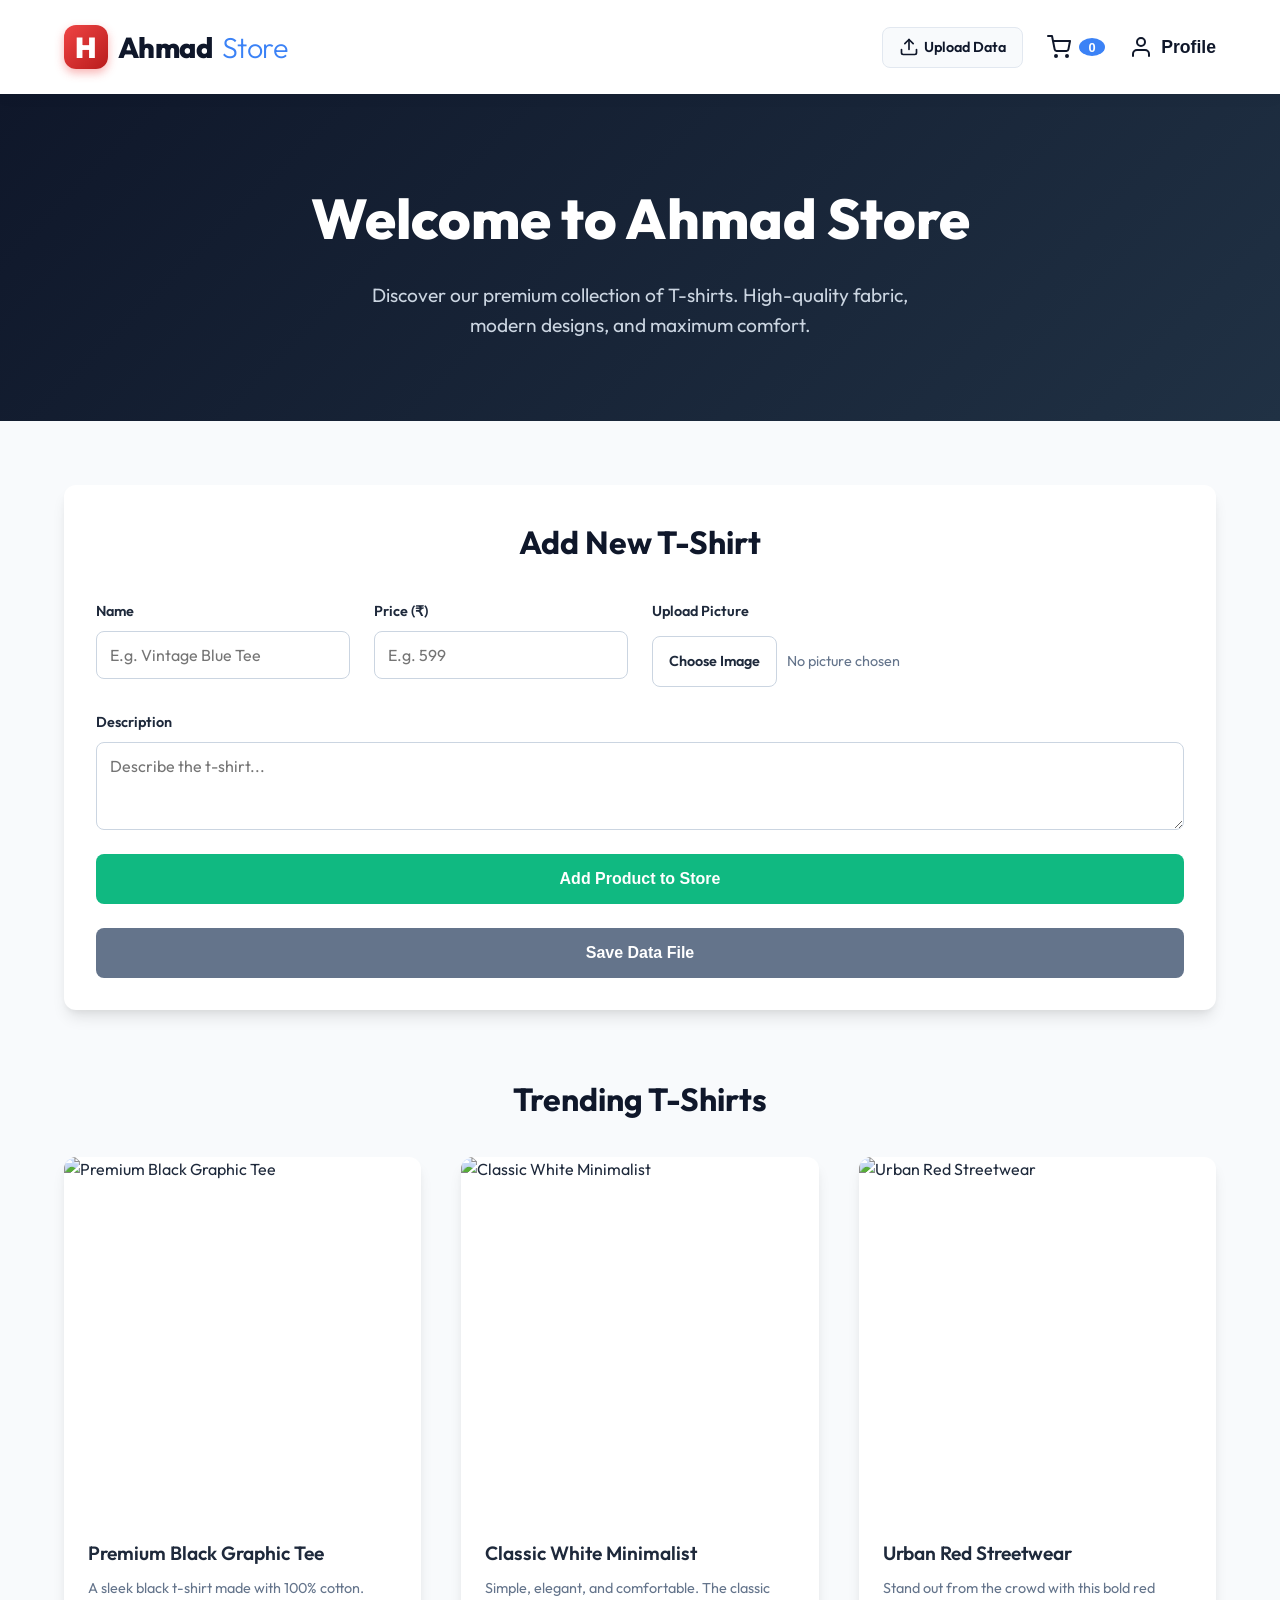
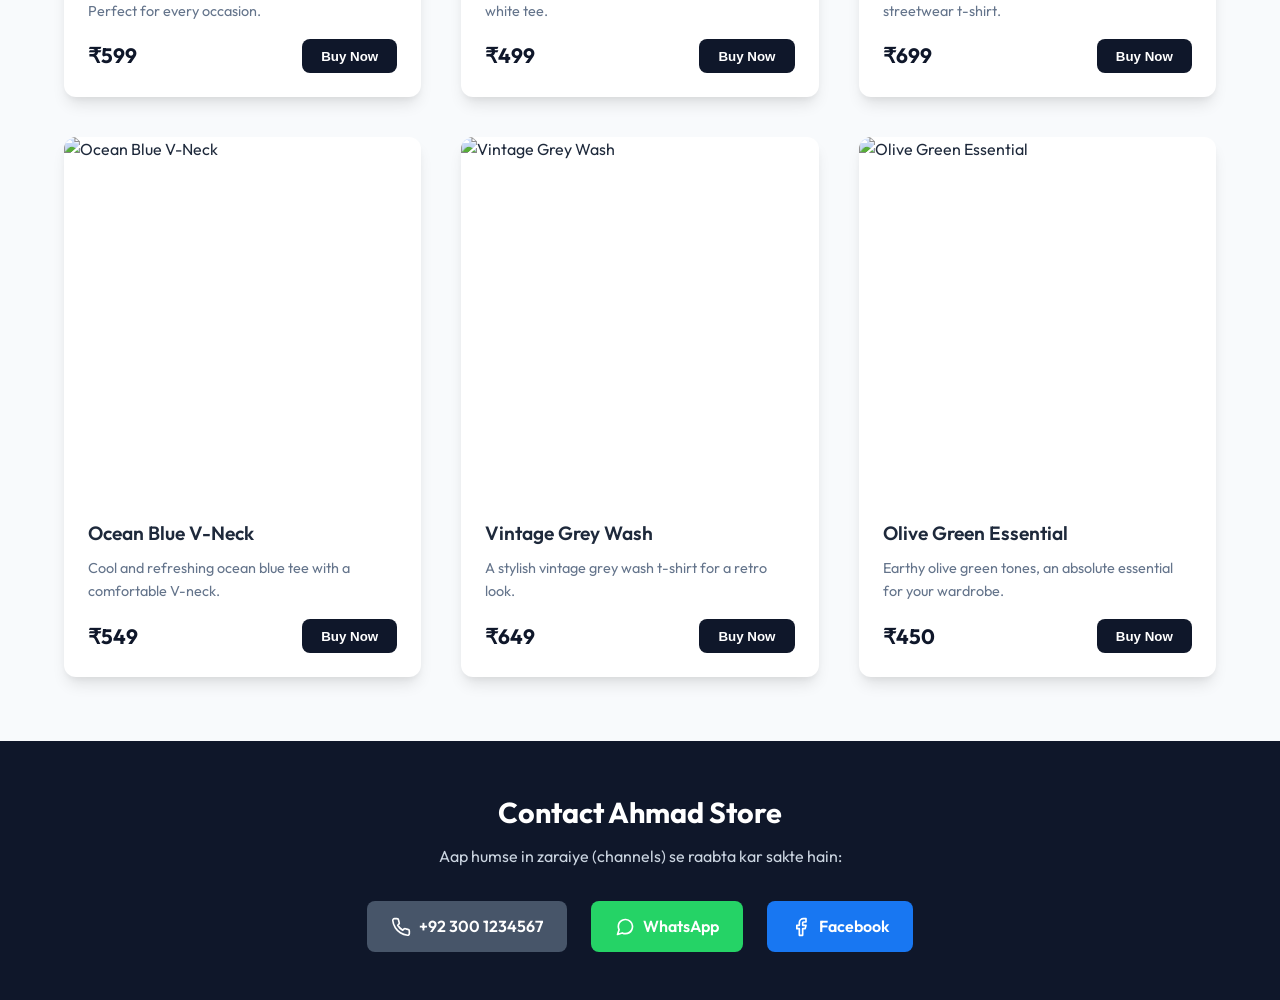
==== index.html @ 2ed204d3 "Add files via upload" ====
<!DOCTYPE html>
<html lang="en">
<head>
    <meta charset="UTF-8">
    <meta name="viewport" content="width=device-width, initial-scale=1.0">
    <title>Ahmad - Premium T-Shirts</title>
    <meta name="description" content="Ahmad Store - Purchase premium quality t-shirts easily.">
    <link rel="stylesheet" href="style.css">
    <link href="https://fonts.googleapis.com/css2?family=Outfit:wght@300;400;600;700;800&display=swap" rel="stylesheet">
</head>
<body>

    <header>
        <div class="brand">
            <div class="logo-icon">H</div>
            Ahmad<span>Store</span>
        </div>
        <div class="header-actions">
            <label for="data-upload" class="upload-btn">
                <svg width="20" height="20" viewBox="0 0 24 24" fill="none" stroke="currentColor" stroke-width="2" stroke-linecap="round" stroke-linejoin="round" style="margin-right: 5px;">
                    <path d="M21 15v4a2 2 0 0 1-2 2H5a2 2 0 0 1-2-2v-4"></path>
                    <polyline points="17 8 12 3 7 8"></polyline>
                    <line x1="12" y1="3" x2="12" y2="15"></line>
                </svg>
                Upload Data
            </label>
            <input type="file" id="data-upload" accept=".json" style="display: none;">
            <button class="cart-btn" aria-label="Cart">
                <svg width="24" height="24" viewBox="0 0 24 24" fill="none" stroke="currentColor" stroke-width="2" stroke-linecap="round" stroke-linejoin="round">
                    <circle cx="9" cy="21" r="1"></circle>
                    <circle cx="20" cy="21" r="1"></circle>
                    <path d="M1 1h4l2.68 13.39a2 2 0 0 0 2 1.61h9.72a2 2 0 0 0 2-1.61L23 6H6"></path>
                </svg>
                <span class="cart-count" id="cart-count">0</span>
            </button>
            <button class="profile-btn" id="profile-btn" aria-label="Profile">
                <svg width="24" height="24" viewBox="0 0 24 24" fill="none" stroke="currentColor" stroke-width="2" stroke-linecap="round" stroke-linejoin="round">
                    <path d="M20 21v-2a4 4 0 0 0-4-4H8a4 4 0 0 0-4 4v2"></path>
                    <circle cx="12" cy="7" r="4"></circle>
                </svg>
                <span>Profile</span>
            </button>
        </div>
    </header>

    <section class="hero" id="hero-section">
        <h1>Welcome to Ahmad Store</h1>
        <p>Discover our premium collection of T-shirts. High-quality fabric, modern designs, and maximum comfort.</p>
    </section>

    <!-- Profile View (Initially Hidden) -->
    <section class="profile-container" id="profile-container" style="display: none;">
        <div class="profile-card">
            <div class="profile-header">
                <img src="https://images.unsplash.com/photo-1531297172315-823a8b274213?auto=format&fit=crop&w=200&h=200&q=80" alt="Allah Tala Trust" class="profile-avatar">
                <div class="profile-title">
                    <h2 id="prof-name">Ahmad's Profile</h2>
                    <p class="spiritual-quote">Bismillah ir-Rahman ir-Rahim</p>
                </div>
            </div>
            
            <div class="profile-details">
                <div class="detail-group">
                    <label>Allah Tala Par Yaqeen (Trust)</label>
                    <p class="highlight-text">Alhamdulillah, Everything is from Allah.</p>
                </div>
                <div class="detail-group">
                    <label>Account Status</label>
                    <p>Premium Member 🌟</p>
                </div>
                <div class="detail-group">
                    <label>Store Owner</label>
                    <p>Ahmad</p>
                </div>
            </div>
            <button class="buy-btn" id="logout-btn" style="width: 100%; margin-top: 2rem;">Back to Store</button>
        </div>
    </section>

    <main class="shop-container" id="main-shop">
        
        <!-- Add New Product Form -->
        <section class="add-product-section" id="add-product-section">
            <h2 class="section-title">Add New T-Shirt</h2>
            <form id="add-product-form" class="product-form">
                <div class="form-group">
                    <label for="new-name">Name</label>
                    <input type="text" id="new-name" placeholder="E.g. Vintage Blue Tee" required>
                </div>
                <div class="form-group">
                    <label for="new-price">Price (₹)</label>
                    <input type="number" id="new-price" placeholder="E.g. 599" required min="1">
                </div>
                <div class="form-group">
                    <label>Upload Picture</label>
                    <div style="display: flex; align-items: center; gap: 10px; margin-top: 5px;">
                        <input type="file" id="new-image-file" accept="image/*" required style="display: none;">
                        <label for="new-image-file" class="upload-btn" style="width: auto; margin: 0; padding: 0.8rem 1rem; border-color: #cbd5e1; background: #fff;">Choose Image</label>
                        <span id="file-name-display" style="font-size: 0.9rem; color: var(--text-light); overflow: hidden; text-overflow: ellipsis; white-space: nowrap; max-width: 130px;">No picture chosen</span>
                    </div>
                </div>
                <div class="form-group full-width">
                    <label for="new-desc">Description</label>
                    <textarea id="new-desc" rows="3" placeholder="Describe the t-shirt..." required></textarea>
                </div>
                <div class="form-group full-width">
                    <button type="submit" class="submit-product-btn">Add Product to Store</button>
                    <button type="button" id="export-data-btn" class="export-btn" title="Save your current store data to a JSON file">Save Data File</button>
                </div>
            </form>
        </section>

        <h2 class="section-title">Trending T-Shirts</h2>
        <div class="product-grid" id="product-grid">
            <!-- Products will be injected here dynamically by app.js from data.js -->
        </div>
    </main>

    <footer class="footer">
        <div class="footer-content">
            <h3>Contact Ahmad Store</h3>
            <p>Aap humse in zaraiye (channels) se raabta kar sakte hain:</p>
            <div class="social-links">
                <a href="#" id="contact-phone" class="social-btn phone-btn">
                    <svg width="20" height="20" viewBox="0 0 24 24" fill="none" stroke="currentColor" stroke-width="2" stroke-linecap="round" stroke-linejoin="round"><path d="M22 16.92v3a2 2 0 0 1-2.18 2 19.79 19.79 0 0 1-8.63-3.07 19.5 19.5 0 0 1-6-6 19.79 19.79 0 0 1-3.07-8.67A2 2 0 0 1 4.11 2h3a2 2 0 0 1 2 1.72 12.84 12.84 0 0 0 .7 2.81 2 2 0 0 1-.45 2.11L8.09 9.91a16 16 0 0 0 6 6l1.27-1.27a2 2 0 0 1 2.11-.45 12.84 12.84 0 0 0 2.81.7A2 2 0 0 1 22 16.92z"></path></svg>
                    <span id="phone-text">Call Us</span>
                </a>
                <a href="#" id="contact-whatsapp" class="social-btn whatsapp-btn" target="_blank">
                    <svg width="20" height="20" viewBox="0 0 24 24" fill="none" stroke="currentColor" stroke-width="2" stroke-linecap="round" stroke-linejoin="round"><path d="M21 11.5a8.38 8.38 0 0 1-.9 3.8 8.5 8.5 0 0 1-7.6 4.7 8.38 8.38 0 0 1-3.8-.9L3 21l1.9-5.7a8.38 8.38 0 0 1-.9-3.8 8.5 8.5 0 0 1 4.7-7.6 8.38 8.38 0 0 1 3.8-.9h.5a8.48 8.48 0 0 1 8 8v.5z"></path></svg>
                    WhatsApp
                </a>
                <a href="#" id="contact-facebook" class="social-btn facebook-btn" target="_blank">
                    <svg width="20" height="20" viewBox="0 0 24 24" fill="none" stroke="currentColor" stroke-width="2" stroke-linecap="round" stroke-linejoin="round"><path d="M18 2h-3a5 5 0 0 0-5 5v3H7v4h3v8h4v-8h3l1-4h-4V7a1 1 0 0 1 1-1h3z"></path></svg>
                    Facebook
                </a>
            </div>
        </div>
    </footer>

    <!-- Purchase Success Modal -->
    <div class="modal-overlay" id="modal-overlay">
        <div class="modal">
            <h2>Thank You! 🎉</h2>
            <p id="modal-message">Your purchase was successful.</p>
            <button class="close-modal" id="close-modal">Close</button>
        </div>
    </div>

    <!-- Data file load hone ke baad logic run hoga -->
    <script src="data.js"></script>
    <script src="app.js"></script>
</body>
</html>
---- style.css ----
:root {
    --primary-color: #0f172a;
    --secondary-color: #3b82f6;
    --accent-color: #10b981;
    --background-color: #f8fafc;
    --surface-color: #ffffff;
    --text-color: #1e293b;
    --text-light: #64748b;
    --radius: 12px;
    --shadow: 0 10px 15px -3px rgba(0, 0, 0, 0.1), 0 4px 6px -2px rgba(0, 0, 0, 0.05);
    --shadow-hover: 0 20px 25px -5px rgba(0, 0, 0, 0.1), 0 10px 10px -5px rgba(0, 0, 0, 0.04);
    --transition: all 0.3s cubic-bezier(0.4, 0, 0.2, 1);
}

* { 
    margin: 0; 
    padding: 0; 
    box-sizing: border-box; 
}

body { 
    font-family: 'Outfit', sans-serif; 
    background-color: var(--background-color); 
    color: var(--text-color); 
    line-height: 1.6; 
}

header { 
    background-color: var(--surface-color); 
    padding: 1.5rem 5%; 
    display: flex; 
    justify-content: space-between; 
    align-items: center; 
    box-shadow: 0 4px 15px rgba(0,0,0,0.03); 
    position: sticky; 
    top: 0; 
    z-index: 100; 
}

.brand { 
    font-size: 1.8rem; 
    font-weight: 800; 
    color: var(--primary-color); 
    letter-spacing: -0.5px; 
    display: flex;
    align-items: center;
    gap: 0.6rem;
}

.logo-icon {
    background: linear-gradient(135deg, #ef4444, #b91c1c); /* Red Gradient */
    color: white;
    width: 44px;
    height: 44px;
    display: flex;
    justify-content: center;
    align-items: center;
    border-radius: 12px;
    font-size: 1.8rem;
    font-weight: 900;
    box-shadow: 0 4px 10px rgba(239, 68, 68, 0.4);
    font-family: 'Outfit', sans-serif;
}

.brand span { 
    color: var(--secondary-color); 
    font-weight: 300;
}

.header-actions {
    display: flex;
    align-items: center;
    gap: 1.5rem;
}

.upload-btn {
    display: flex;
    align-items: center;
    background-color: var(--background-color);
    color: var(--primary-color);
    padding: 0.5rem 1rem;
    border-radius: 8px;
    font-size: 0.9rem;
    font-weight: 600;
    cursor: pointer;
    border: 1px solid #e2e8f0;
    transition: var(--transition);
}

.upload-btn:hover {
    background-color: #e2e8f0;
}

.cart-btn { 
    background: transparent; 
    border: none; 
    font-size: 1.1rem; 
    font-weight: 600; 
    cursor: pointer; 
    color: var(--primary-color); 
    display: flex; 
    align-items: center; 
    gap: 0.5rem; 
    transition: var(--transition); 
}

.cart-btn:hover { 
    color: var(--secondary-color); 
}

.cart-count { 
    background-color: var(--secondary-color); 
    color: white; 
    border-radius: 50%; 
    padding: 0.1rem 0.6rem; 
    font-size: 0.8rem; 
}

.profile-btn {
    background: transparent; 
    border: none; 
    font-size: 1.1rem; 
    font-weight: 600; 
    cursor: pointer; 
    color: var(--primary-color); 
    display: flex; 
    align-items: center; 
    gap: 0.5rem; 
    transition: var(--transition);
}

.profile-btn:hover {
    color: var(--secondary-color);
}

.hero { 
    text-align: center; 
    padding: 5rem 1rem; 
    background: linear-gradient(135deg, var(--primary-color), #203144); 
    color: white; 
}

.hero h1 { 
    font-size: 3.5rem; 
    margin-bottom: 1rem; 
    font-weight: 800; 
}

.hero p { 
    font-size: 1.2rem; 
    color: #cbd5e1; 
    max-width: 600px; 
    margin: 0 auto; 
}

.shop-container { 
    max-width: 1200px; 
    margin: 4rem auto; 
    padding: 0 1.5rem; 
}

.section-title { 
    font-size: 2rem; 
    margin-bottom: 2rem; 
    font-weight: 700; 
    color: var(--primary-color); 
    text-align: center; 
}

.product-grid { 
    display: grid; 
    grid-template-columns: repeat(auto-fill, minmax(280px, 1fr)); 
    gap: 2.5rem; 
}

.product-card { 
    background: var(--surface-color); 
    border-radius: var(--radius); 
    overflow: hidden; 
    box-shadow: var(--shadow); 
    transition: var(--transition); 
    display: flex; 
    flex-direction: column; 
}

.product-card:hover { 
    transform: translateY(-10px); 
    box-shadow: var(--shadow-hover); 
}

.product-image-container { 
    position: relative; 
    width: 100%; 
    padding-top: 100%; 
    overflow: hidden; 
}

.product-image { 
    position: absolute; 
    top: 0; 
    left: 0; 
    width: 100%; 
    height: 100%; 
    object-fit: cover; 
    transition: var(--transition); 
}

.product-card:hover .product-image { 
    transform: scale(1.05); 
}

.product-info { 
    padding: 1.5rem; 
    flex-grow: 1; 
    display: flex; 
    flex-direction: column; 
}

.product-title { 
    font-size: 1.2rem; 
    font-weight: 600; 
    margin-bottom: 0.5rem; 
}

.product-desc { 
    font-size: 0.9rem; 
    color: var(--text-light); 
    margin-bottom: 1rem; 
    flex-grow: 1; 
}

.product-footer { 
    display: flex; 
    justify-content: space-between; 
    align-items: center; 
    margin-top: auto; 
}

.product-price { 
    font-size: 1.3rem; 
    font-weight: 700; 
    color: var(--primary-color); 
}

.buy-btn { 
    background-color: var(--primary-color); 
    color: white; 
    border: none; 
    padding: 0.6rem 1.2rem; 
    border-radius: 8px; 
    font-weight: 600; 
    cursor: pointer; 
    transition: var(--transition); 
}

.buy-btn:hover { 
    background-color: var(--secondary-color); 
    transform: scale(1.05); 
}

/* Modal Styling */
.modal-overlay { 
    position: fixed; 
    top: 0; 
    left: 0; 
    width: 100%; 
    height: 100%; 
    background: rgba(0,0,0,0.5); 
    backdrop-filter: blur(4px); 
    display: flex; 
    justify-content: center; 
    align-items: center; 
    z-index: 1000; 
    opacity: 0; 
    pointer-events: none; 
    transition: var(--transition); 
}

.modal-overlay.active { 
    opacity: 1; 
    pointer-events: all; 
}

.modal { 
    background: var(--surface-color); 
    padding: 2.5rem; 
    border-radius: var(--radius); 
    max-width: 400px; 
    width: 90%; 
    text-align: center; 
    transform: translateY(20px); 
    transition: var(--transition); 
    box-shadow: var(--shadow-hover); 
}

.modal-overlay.active .modal { 
    transform: translateY(0); 
}

.modal h2 { 
    margin-bottom: 1rem; 
    color: var(--accent-color); 
}

.modal p { 
    color: var(--text-light); 
    margin-bottom: 1.5rem; 
}

.close-modal { 
    background: var(--background-color); 
    color: var(--text-color); 
    border: 1px solid #e2e8f0; 
    padding: 0.8rem 1rem; 
    border-radius: 8px; 
    cursor: pointer; 
    font-weight: 600; 
    width: 100%; 
    transition: var(--transition); 
}

.close-modal:hover { 
    background: #e2e8f0; 
}

@media (max-width: 600px) {
    .header-actions { gap: 0.8rem; }
    .upload-btn { padding: 0.4rem 0.6rem; font-size: 0.8rem; }
    .hero h1 { font-size: 2.5rem; }
    .product-form { grid-template-columns: 1fr; }
}

/* Footer Styles */
.footer {
    background-color: var(--primary-color);
    color: white;
    padding: 3rem 1.5rem;
    text-align: center;
    margin-top: 4rem;
}

.footer-content {
    max-width: 800px;
    margin: 0 auto;
}

.footer-content h3 {
    font-size: 1.8rem;
    margin-bottom: 0.5rem;
}

.footer-content p {
    color: #cbd5e1;
    margin-bottom: 2rem;
}

.social-links {
    display: flex;
    justify-content: center;
    flex-wrap: wrap;
    gap: 1.5rem;
}

.social-btn {
    display: flex;
    align-items: center;
    gap: 0.5rem;
    padding: 0.8rem 1.5rem;
    border-radius: 8px;
    font-weight: 600;
    text-decoration: none;
    color: white;
    transition: var(--transition);
}

.social-btn:hover {
    transform: translateY(-3px);
    box-shadow: 0 10px 15px -3px rgba(0,0,0,0.2);
}

.phone-btn {
    background-color: #475569;
}

.whatsapp-btn {
    background-color: #25D366;
}

.facebook-btn {
    background-color: #1877F2;
}

/* Add Product Form Styles */
.add-product-section {
    background: var(--surface-color);
    border-radius: var(--radius);
    padding: 2rem;
    box-shadow: var(--shadow);
    margin-bottom: 4rem;
}

.product-form {
    display: grid;
    grid-template-columns: repeat(auto-fit, minmax(250px, 1fr));
    gap: 1.5rem;
}

.form-group {
    display: flex;
    flex-direction: column;
    gap: 0.5rem;
}

.full-width {
    grid-column: 1 / -1;
}

.form-group label {
    font-weight: 600;
    font-size: 0.9rem;
    color: var(--text-color);
}

.form-group input,
.form-group textarea {
    padding: 0.8rem;
    border: 1px solid #cbd5e1;
    border-radius: 8px;
    font-family: inherit;
    font-size: 1rem;
    transition: var(--transition);
}

.form-group input:focus,
.form-group textarea:focus {
    outline: none;
    border-color: var(--secondary-color);
    box-shadow: 0 0 0 3px rgba(59, 130, 246, 0.1);
}

.submit-product-btn {
    background-color: var(--accent-color);
    color: white;
    border: none;
    padding: 1rem;
    border-radius: 8px;
    font-weight: 700;
    font-size: 1rem;
    cursor: pointer;
    transition: var(--transition);
}

.submit-product-btn:hover {
    background-color: #059669;
    transform: translateY(-2px);
}

.export-btn {
    background-color: var(--text-light);
    color: white;
    border: none;
    padding: 1rem;
    border-radius: 8px;
    font-weight: 700;
    font-size: 1rem;
    cursor: pointer;
    margin-top: 1rem;
    transition: var(--transition);
    width: 100%;
}

.export-btn:hover {
    background-color: var(--text-color);
}

/* Profile Styles */
.profile-container {
    max-width: 800px;
    margin: 4rem auto;
    padding: 0 1.5rem;
}

.profile-card {
    background: var(--surface-color);
    border-radius: var(--radius);
    padding: 3rem;
    box-shadow: var(--shadow);
}

.profile-header {
    display: flex;
    align-items: center;
    gap: 2rem;
    margin-bottom: 3rem;
    border-bottom: 1px solid #e2e8f0;
    padding-bottom: 2rem;
}

.profile-avatar {
    width: 120px;
    height: 120px;
    border-radius: 50%;
    object-fit: cover;
    border: 4px solid var(--accent-color);
    padding: 4px;
}

.profile-title h2 {
    font-size: 2.2rem;
    color: var(--primary-color);
    margin-bottom: 0.5rem;
}

.spiritual-quote {
    color: var(--accent-color);
    font-weight: 600;
    font-size: 1.2rem;
    font-style: italic;
}

.profile-details {
    display: flex;
    flex-direction: column;
    gap: 1.5rem;
}

.detail-group label {
    font-size: 0.9rem;
    color: var(--text-light);
    font-weight: 600;
    text-transform: uppercase;
    letter-spacing: 1px;
}

.detail-group p {
    font-size: 1.2rem;
    color: var(--text-color);
    margin-top: 0.3rem;
    font-weight: 500;
}

.highlight-text {
    color: var(--accent-color) !important;
    font-weight: 700 !important;
}
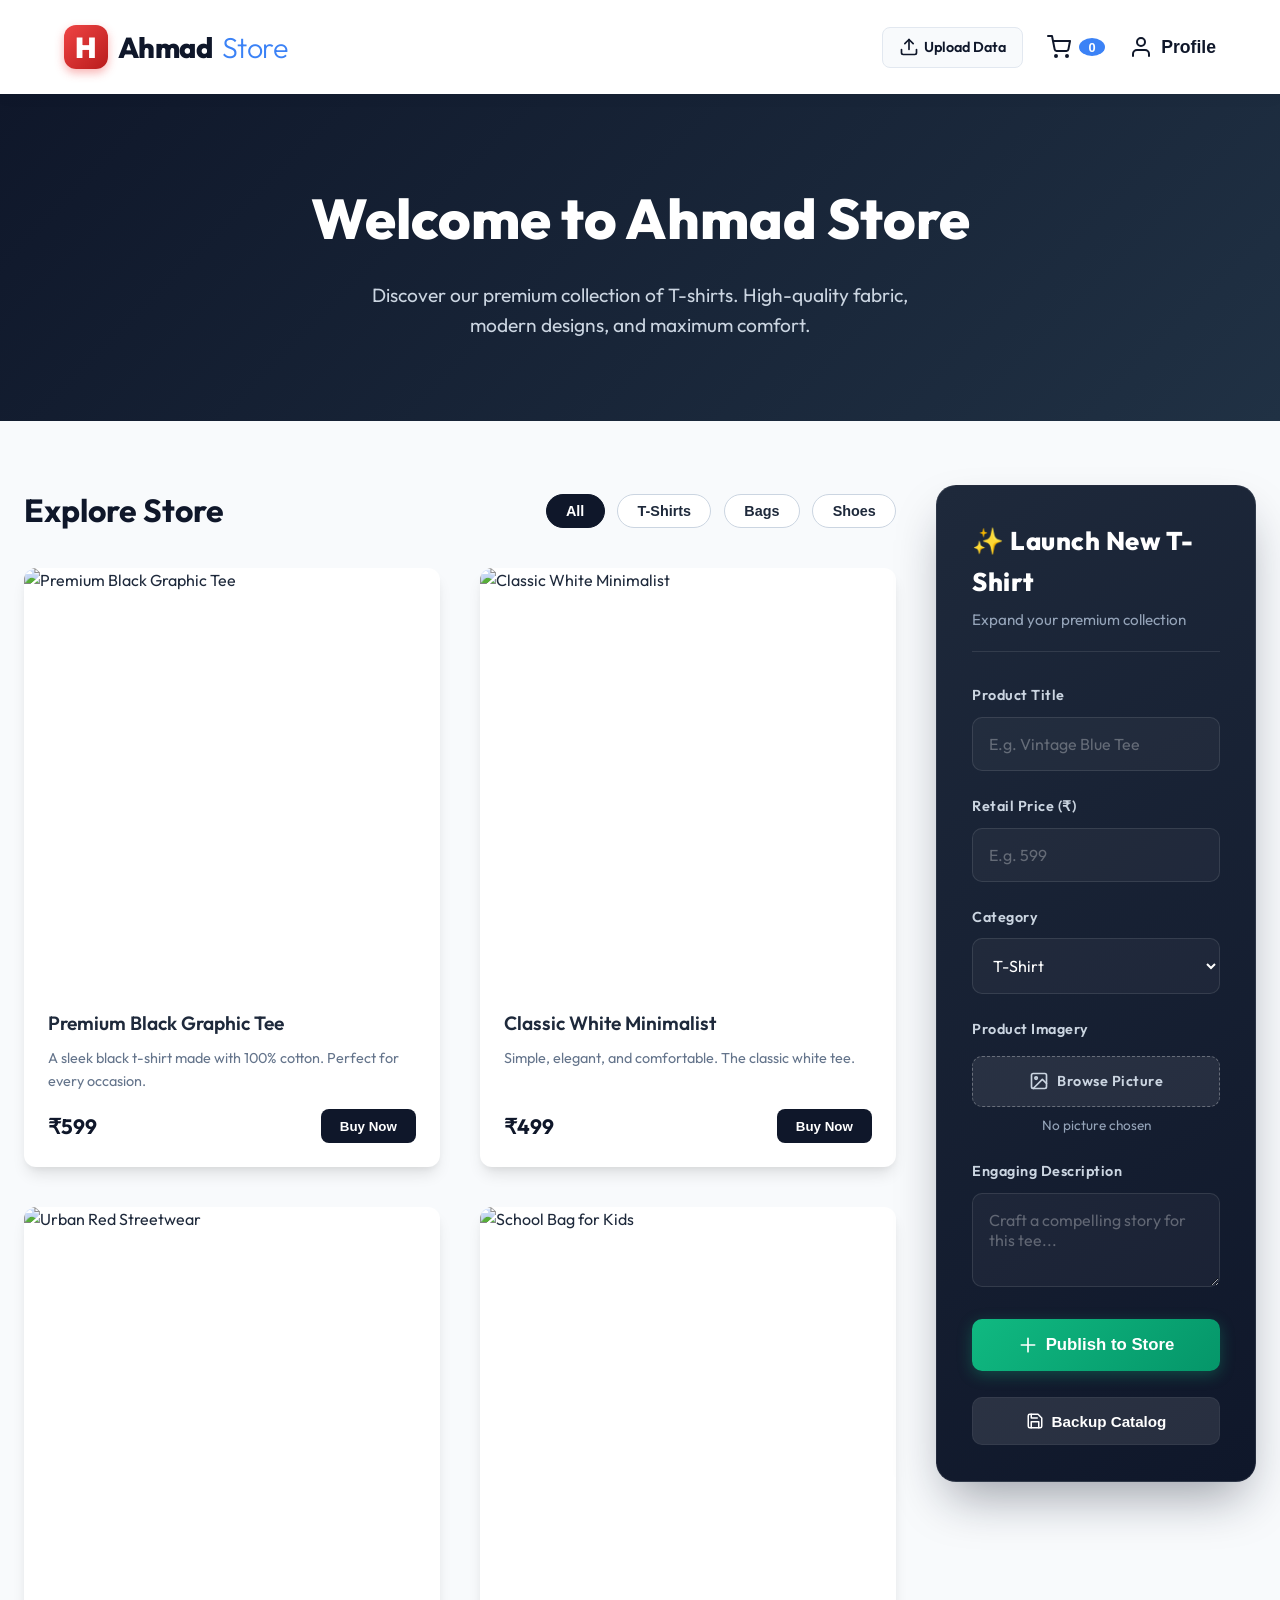
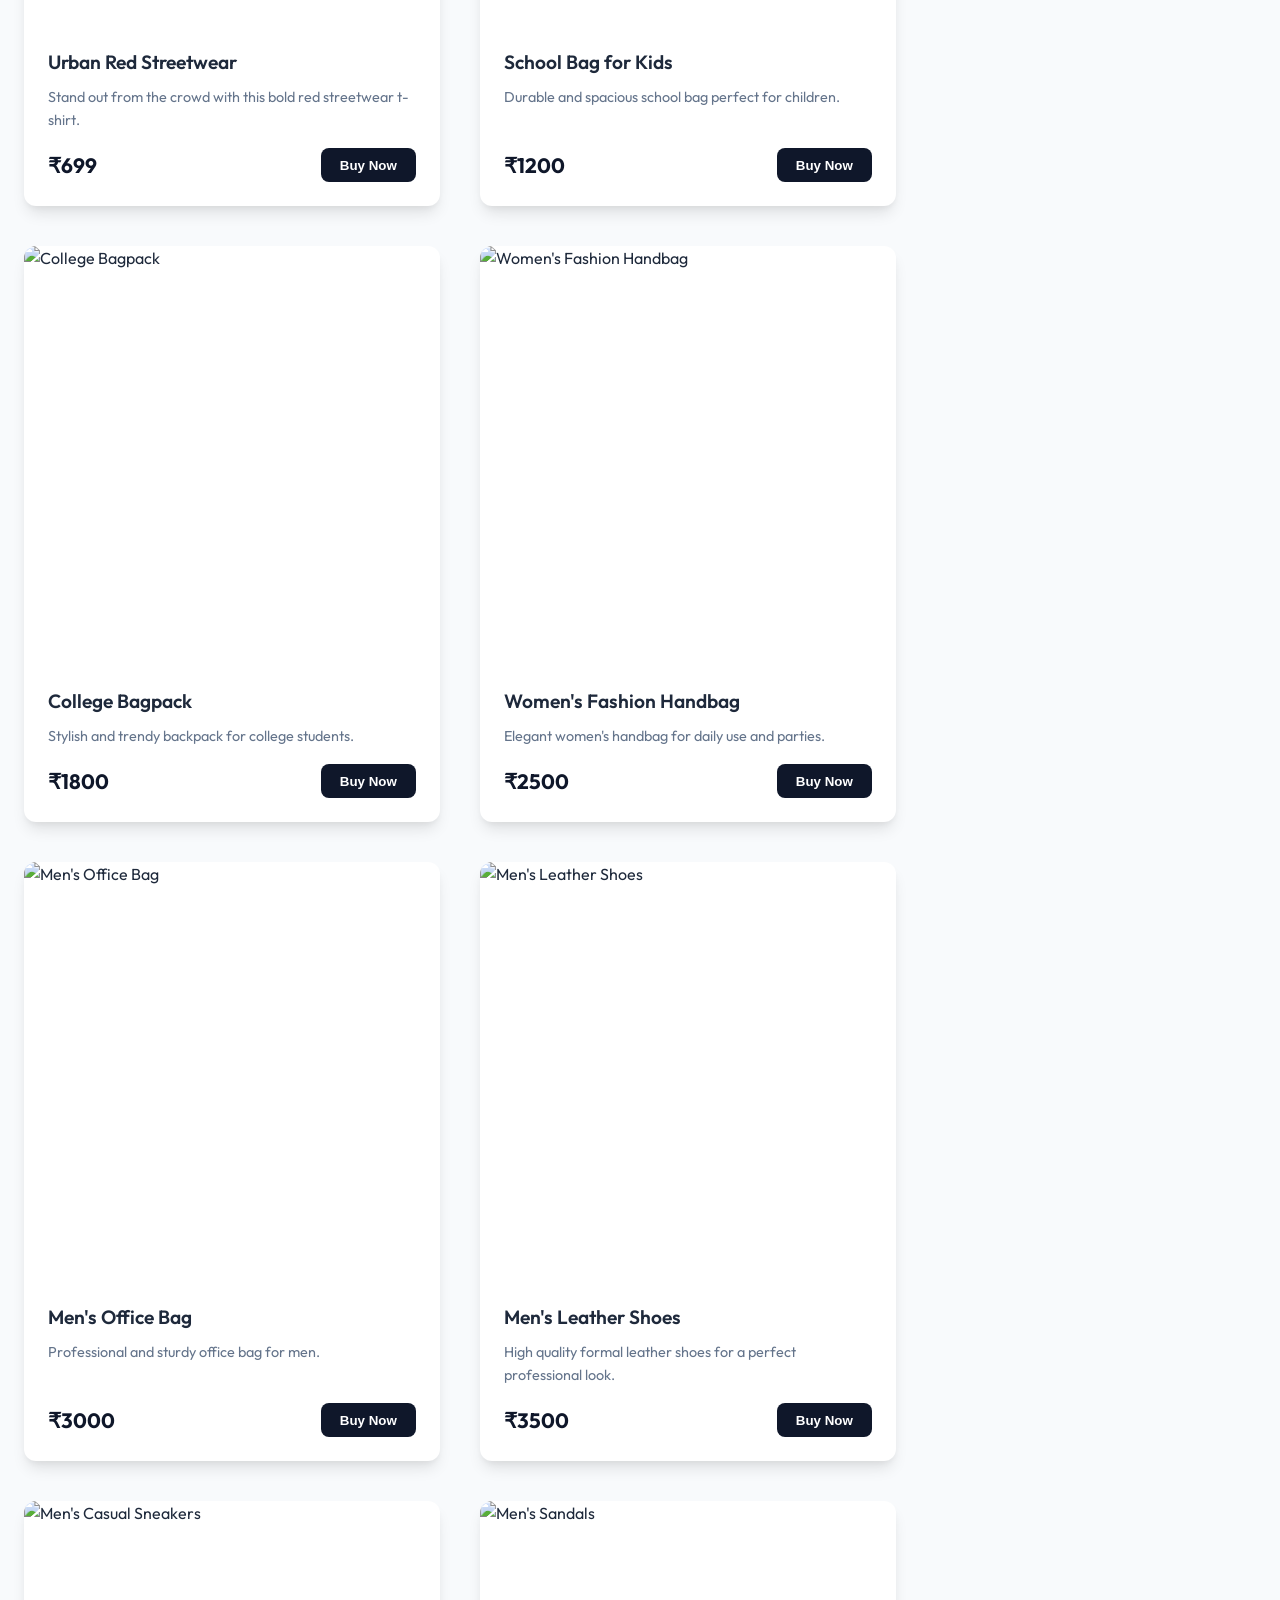
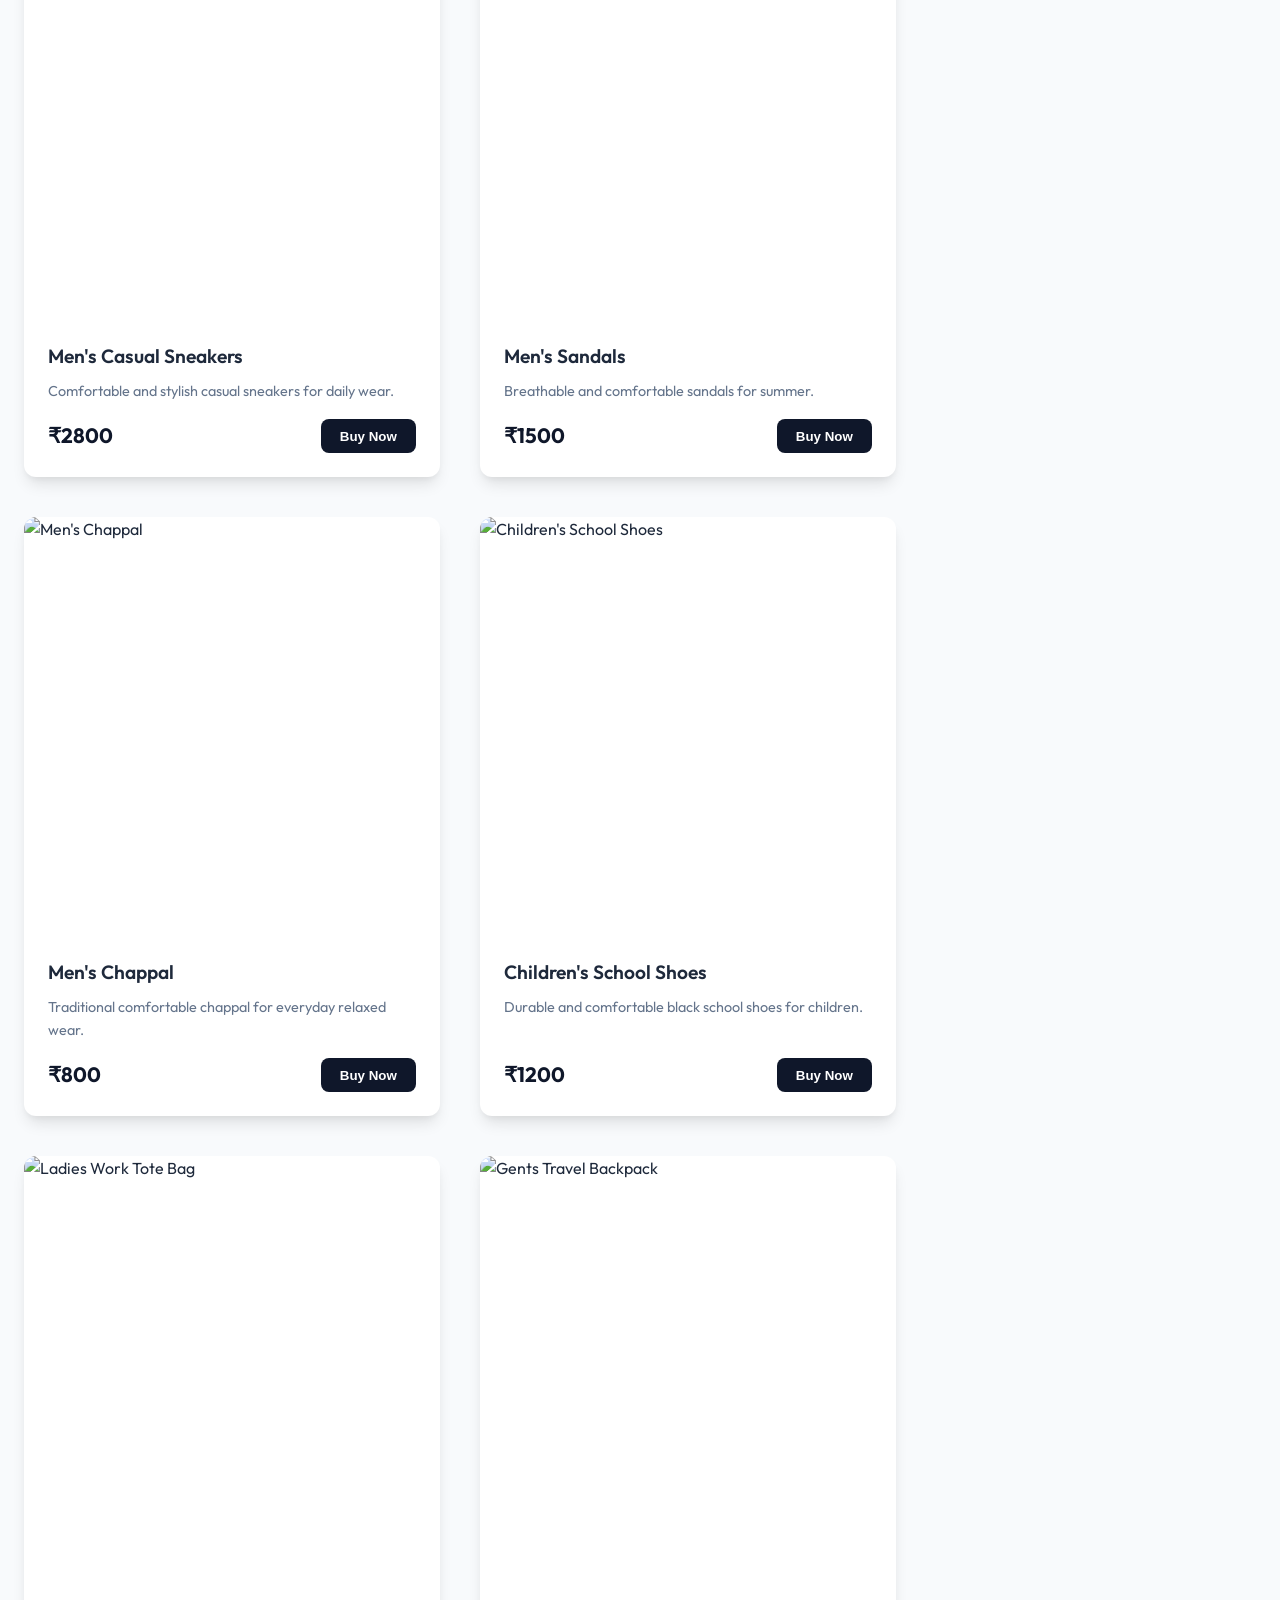
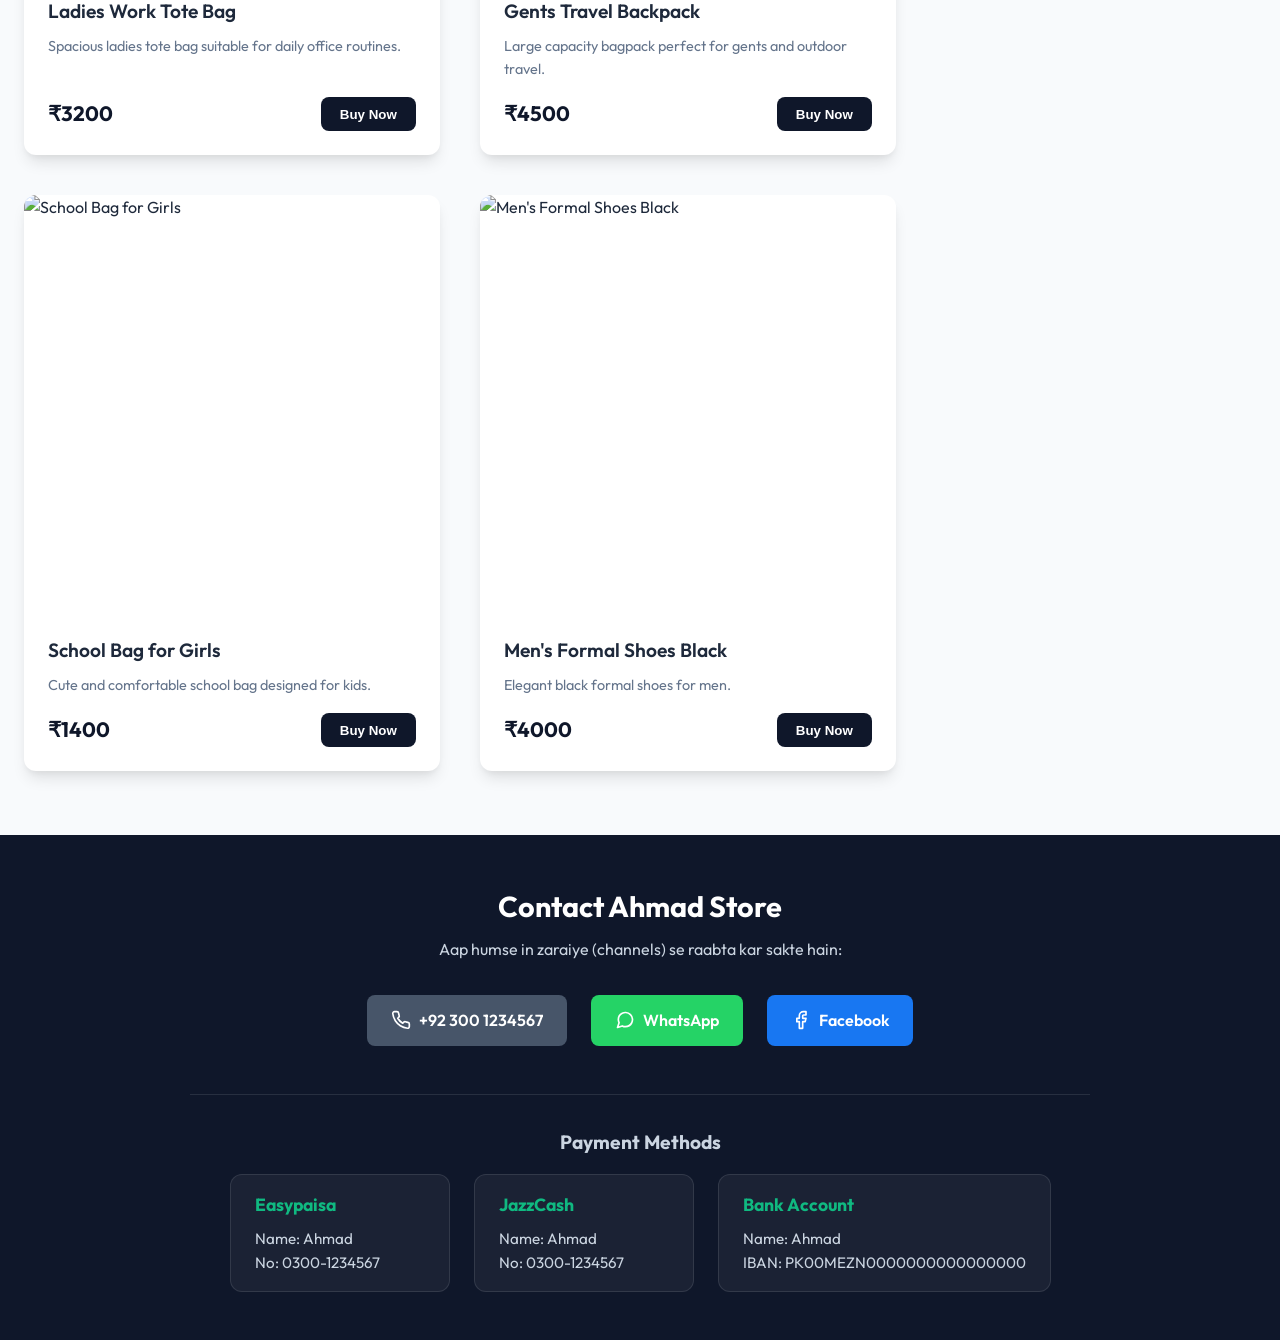
==== commit d86271d8: "Add files via upload" ====
--- a/index.html
+++ b/index.html
@@ -79,41 +79,75 @@
 
     <main class="shop-container" id="main-shop">
         
-        <!-- Add New Product Form -->
-        <section class="add-product-section" id="add-product-section">
-            <h2 class="section-title">Add New T-Shirt</h2>
-            <form id="add-product-form" class="product-form">
-                <div class="form-group">
-                    <label for="new-name">Name</label>
-                    <input type="text" id="new-name" placeholder="E.g. Vintage Blue Tee" required>
-                </div>
-                <div class="form-group">
-                    <label for="new-price">Price (₹)</label>
-                    <input type="number" id="new-price" placeholder="E.g. 599" required min="1">
-                </div>
-                <div class="form-group">
-                    <label>Upload Picture</label>
-                    <div style="display: flex; align-items: center; gap: 10px; margin-top: 5px;">
-                        <input type="file" id="new-image-file" accept="image/*" required style="display: none;">
-                        <label for="new-image-file" class="upload-btn" style="width: auto; margin: 0; padding: 0.8rem 1rem; border-color: #cbd5e1; background: #fff;">Choose Image</label>
-                        <span id="file-name-display" style="font-size: 0.9rem; color: var(--text-light); overflow: hidden; text-overflow: ellipsis; white-space: nowrap; max-width: 130px;">No picture chosen</span>
-                    </div>
-                </div>
-                <div class="form-group full-width">
-                    <label for="new-desc">Description</label>
-                    <textarea id="new-desc" rows="3" placeholder="Describe the t-shirt..." required></textarea>
-                </div>
-                <div class="form-group full-width">
-                    <button type="submit" class="submit-product-btn">Add Product to Store</button>
-                    <button type="button" id="export-data-btn" class="export-btn" title="Save your current store data to a JSON file">Save Data File</button>
-                </div>
-            </form>
-        </section>
-
-        <h2 class="section-title">Trending T-Shirts</h2>
-        <div class="product-grid" id="product-grid">
-            <!-- Products will be injected here dynamically by app.js from data.js -->
-        </div>
+        <div class="main-content">
+            <div class="store-header" style="display: flex; justify-content: space-between; align-items: center; margin-bottom: 2rem; flex-wrap: wrap; gap: 1rem;">
+                <h2 class="section-title" style="margin-bottom: 0; text-align: left;">Explore Store</h2>
+                <div class="filter-chips" id="filter-container">
+                    <button class="filter-btn active" data-category="all">All</button>
+                    <button class="filter-btn" data-category="t-shirt">T-Shirts</button>
+                    <button class="filter-btn" data-category="bag">Bags</button>
+                    <button class="filter-btn" data-category="shoes">Shoes</button>
+                </div>
+            </div>
+            
+            <div class="product-grid" id="product-grid">
+                <!-- Products will be injected here dynamically by app.js from data.js -->
+            </div>
+        </div>
+
+        <aside class="sidebar-right">
+            <!-- Add New Product Form -->
+            <section class="add-product-section" id="add-product-section">
+                <div class="form-header">
+                    <h2 class="stylish-title">✨ Launch New T-Shirt</h2>
+                    <p class="stylish-subtitle">Expand your premium collection</p>
+                </div>
+                <form id="add-product-form" class="product-form">
+                    <div class="form-group">
+                        <label for="new-name">Product Title</label>
+                        <input type="text" id="new-name" placeholder="E.g. Vintage Blue Tee" required>
+                    </div>
+                    <div class="form-group">
+                        <label for="new-price">Retail Price (₹)</label>
+                        <input type="number" id="new-price" placeholder="E.g. 599" required min="1">
+                    </div>
+                    <div class="form-group">
+                        <label for="new-category">Category</label>
+                        <select id="new-category" required style="padding: 1rem; background: rgba(255, 255, 255, 0.04); border: 1px solid rgba(255, 255, 255, 0.1); border-radius: 10px; font-family: inherit; font-size: 1rem; color: white;">
+                            <option value="t-shirt" style="color: black;">T-Shirt</option>
+                            <option value="bag" style="color: black;">Bag</option>
+                            <option value="shoes" style="color: black;">Shoes</option>
+                            <option value="other" style="color: black;">Other</option>
+                        </select>
+                    </div>
+                    <div class="form-group">
+                        <label>Product Imagery</label>
+                        <div style="display: flex; flex-direction: column; gap: 8px; margin-top: 5px;">
+                            <input type="file" id="new-image-file" accept="image/*" required style="display: none;">
+                            <label for="new-image-file" class="form-upload-btn">
+                                <svg width="20" height="20" viewBox="0 0 24 24" fill="none" stroke="currentColor" stroke-width="2" stroke-linecap="round" stroke-linejoin="round" style="margin-right: 8px;"><rect x="3" y="3" width="18" height="18" rx="2" ry="2"></rect><circle cx="8.5" cy="8.5" r="1.5"></circle><polyline points="21 15 16 10 5 21"></polyline></svg>
+                                Browse Picture
+                            </label>
+                            <span id="file-name-display" class="file-name-text">No picture chosen</span>
+                        </div>
+                    </div>
+                    <div class="form-group form-full-width">
+                        <label for="new-desc">Engaging Description</label>
+                        <textarea id="new-desc" rows="3" placeholder="Craft a compelling story for this tee..." required></textarea>
+                    </div>
+                    <div class="form-group form-full-width" style="margin-top: 0.5rem;">
+                        <button type="submit" class="submit-product-btn">
+                            <svg width="20" height="20" viewBox="0 0 24 24" fill="none" stroke="currentColor" stroke-width="2" stroke-linecap="round" stroke-linejoin="round" style="margin-right: 8px;"><path d="M12 20v-8m0 0V4m0 8h8m-8 0H4"></path></svg>
+                            Publish to Store
+                        </button>
+                        <button type="button" id="export-data-btn" class="export-btn" title="Backup your dynamic catalog to a JSON file">
+                            <svg width="18" height="18" viewBox="0 0 24 24" fill="none" stroke="currentColor" stroke-width="2" stroke-linecap="round" stroke-linejoin="round" style="margin-right: 8px;"><path d="M19 21H5a2 2 0 0 1-2-2V5a2 2 0 0 1 2-2h11l5 5v11a2 2 0 0 1-2 2z"></path><polyline points="17 21 17 13 7 13 7 21"></polyline><polyline points="7 3 7 8 15 8"></polyline></svg>
+                            Backup Catalog
+                        </button>
+                    </div>
+                </form>
+            </section>
+        </aside>
     </main>
 
     <footer class="footer">
@@ -134,6 +168,27 @@
                     Facebook
                 </a>
             </div>
+            
+            <div class="payment-info" id="payment-info-section" style="margin-top: 3rem; padding-top: 2rem; border-top: 1px solid rgba(255,255,255,0.1);">
+                <h4 style="margin-bottom: 1rem; color: #cbd5e1; font-size: 1.2rem;">Payment Methods</h4>
+                <div style="display: flex; flex-wrap: wrap; justify-content: center; gap: 1.5rem; text-align: left;">
+                    <div class="bank-card">
+                        <h5>Easypaisa</h5>
+                        <p id="easypaisa-name">Name: Ahmad</p>
+                        <p id="easypaisa-no">No: 0300-1234567</p>
+                    </div>
+                    <div class="bank-card">
+                        <h5>JazzCash</h5>
+                        <p id="jazzcash-name">Name: Ahmad</p>
+                        <p id="jazzcash-no">No: 0300-1234567</p>
+                    </div>
+                    <div class="bank-card">
+                        <h5>Bank Account</h5>
+                        <p id="bank-name">Name: Ahmad</p>
+                        <p id="bank-no">IBAN: PK00MEZN000000000000</p>
+                    </div>
+                </div>
+            </div>
         </div>
     </footer>
 
--- a/style.css
+++ b/style.css
@@ -154,9 +154,30 @@
 }
 
 .shop-container { 
-    max-width: 1200px; 
+    max-width: 1300px; 
     margin: 4rem auto; 
     padding: 0 1.5rem; 
+    display: flex;
+    gap: 2.5rem;
+    align-items: flex-start;
+}
+
+.main-content {
+    flex: 1;
+}
+
+.sidebar-right {
+    width: 320px;
+    flex-shrink: 0;
+}
+
+@media (max-width: 900px) {
+    .shop-container { 
+        flex-direction: column-reverse;
+    }
+    .sidebar-right {
+        width: 100%;
+    }
 }
 
 .section-title { 
@@ -165,6 +186,35 @@
     font-weight: 700; 
     color: var(--primary-color); 
     text-align: center; 
+}
+
+.filter-chips {
+    display: flex;
+    gap: 0.8rem;
+    flex-wrap: wrap;
+}
+
+.filter-btn {
+    background: var(--surface-color);
+    border: 1px solid #cbd5e1;
+    color: var(--text-color);
+    padding: 0.5rem 1.2rem;
+    border-radius: 20px;
+    font-weight: 600;
+    font-size: 0.9rem;
+    cursor: pointer;
+    transition: var(--transition);
+}
+
+.filter-btn:hover {
+    border-color: var(--secondary-color);
+    color: var(--secondary-color);
+}
+
+.filter-btn.active {
+    background: var(--primary-color);
+    color: white;
+    border-color: var(--primary-color);
 }
 
 .product-grid { 
@@ -340,7 +390,7 @@
 }
 
 .footer-content {
-    max-width: 800px;
+    max-width: 900px;
     margin: 0 auto;
 }
 
@@ -354,6 +404,26 @@
     margin-bottom: 2rem;
 }
 
+.bank-card {
+    background: rgba(255, 255, 255, 0.05);
+    padding: 1rem 1.5rem;
+    border-radius: 12px;
+    border: 1px solid rgba(255, 255, 255, 0.1);
+    min-width: 220px;
+}
+
+.bank-card h5 {
+    color: var(--accent-color);
+    font-size: 1.1rem;
+    margin-bottom: 0.5rem;
+}
+
+.bank-card p {
+    margin-bottom: 0;
+    font-size: 0.95rem;
+    color: #cbd5e1;
+}
+
 .social-links {
     display: flex;
     justify-content: center;
@@ -392,77 +462,145 @@
 
 /* Add Product Form Styles */
 .add-product-section {
-    background: var(--surface-color);
-    border-radius: var(--radius);
-    padding: 2rem;
-    box-shadow: var(--shadow);
-    margin-bottom: 4rem;
+    background: linear-gradient(145deg, #1e293b, #0f172a);
+    border-radius: 20px;
+    padding: 2.2rem;
+    box-shadow: 0 25px 50px -12px rgba(15, 23, 42, 0.4);
+    position: sticky;
+    top: 100px;
+    border: 1px solid rgba(255, 255, 255, 0.08);
+    color: white;
+}
+
+.form-header {
+    margin-bottom: 2rem;
+    border-bottom: 1px solid rgba(255,255,255,0.1);
+    padding-bottom: 1.2rem;
+}
+
+.stylish-title {
+    font-size: 1.6rem;
+    font-weight: 800;
+    color: white;
+    letter-spacing: 0.5px;
+    margin-bottom: 0.3rem;
+}
+
+.stylish-subtitle {
+    font-size: 0.95rem;
+    color: #94a3b8;
+    font-weight: 400;
 }
 
 .product-form {
-    display: grid;
-    grid-template-columns: repeat(auto-fit, minmax(250px, 1fr));
+    display: flex;
+    flex-direction: column;
     gap: 1.5rem;
 }
 
 .form-group {
     display: flex;
     flex-direction: column;
-    gap: 0.5rem;
-}
-
-.full-width {
-    grid-column: 1 / -1;
+    gap: 0.6rem;
+}
+
+.form-full-width {
+    width: 100%;
 }
 
 .form-group label {
     font-weight: 600;
     font-size: 0.9rem;
-    color: var(--text-color);
+    color: #cbd5e1;
+    letter-spacing: 0.5px;
 }
 
 .form-group input,
 .form-group textarea {
-    padding: 0.8rem;
-    border: 1px solid #cbd5e1;
-    border-radius: 8px;
+    padding: 1rem;
+    background: rgba(255, 255, 255, 0.04);
+    border: 1px solid rgba(255, 255, 255, 0.1);
+    border-radius: 10px;
     font-family: inherit;
     font-size: 1rem;
-    transition: var(--transition);
+    color: white;
+    transition: var(--transition);
+}
+
+.form-group input::placeholder,
+.form-group textarea::placeholder {
+    color: rgba(255, 255, 255, 0.3);
 }
 
 .form-group input:focus,
 .form-group textarea:focus {
     outline: none;
     border-color: var(--secondary-color);
-    box-shadow: 0 0 0 3px rgba(59, 130, 246, 0.1);
+    background: rgba(255, 255, 255, 0.08);
+    box-shadow: 0 0 0 4px rgba(59, 130, 246, 0.15);
+}
+
+.form-upload-btn {
+    display: flex;
+    align-items: center;
+    justify-content: center;
+    background: rgba(255, 255, 255, 0.08);
+    color: white;
+    padding: 0.8rem 1rem;
+    border-radius: 10px;
+    font-size: 0.95rem;
+    font-weight: 600;
+    cursor: pointer;
+    border: 1px dashed rgba(255, 255, 255, 0.3);
+    transition: var(--transition);
+}
+
+.form-upload-btn:hover {
+    background: rgba(255, 255, 255, 0.15);
+    border-color: white;
+}
+
+.file-name-text {
+    font-size: 0.85rem; 
+    color: #94a3b8; 
+    overflow: hidden; 
+    text-overflow: ellipsis; 
+    white-space: nowrap;
+    text-align: center;
 }
 
 .submit-product-btn {
-    background-color: var(--accent-color);
+    display: flex;
+    align-items: center;
+    justify-content: center;
+    background: linear-gradient(135deg, #10b981, #059669);
     color: white;
     border: none;
     padding: 1rem;
-    border-radius: 8px;
+    border-radius: 10px;
     font-weight: 700;
-    font-size: 1rem;
+    font-size: 1.05rem;
     cursor: pointer;
     transition: var(--transition);
+    box-shadow: 0 4px 15px rgba(16, 185, 129, 0.3);
 }
 
 .submit-product-btn:hover {
-    background-color: #059669;
     transform: translateY(-2px);
+    box-shadow: 0 6px 20px rgba(16, 185, 129, 0.4);
 }
 
 .export-btn {
-    background-color: var(--text-light);
-    color: white;
-    border: none;
-    padding: 1rem;
-    border-radius: 8px;
-    font-weight: 700;
-    font-size: 1rem;
+    display: flex;
+    align-items: center;
+    justify-content: center;
+    background: rgba(255, 255, 255, 0.1);
+    color: white;
+    border: 1px solid rgba(255, 255, 255, 0.05);
+    padding: 0.9rem;
+    border-radius: 10px;
+    font-weight: 600;
+    font-size: 0.95rem;
     cursor: pointer;
     margin-top: 1rem;
     transition: var(--transition);
@@ -470,7 +608,7 @@
 }
 
 .export-btn:hover {
-    background-color: var(--text-color);
+    background: rgba(255, 255, 255, 0.15);
 }
 
 /* Profile Styles */
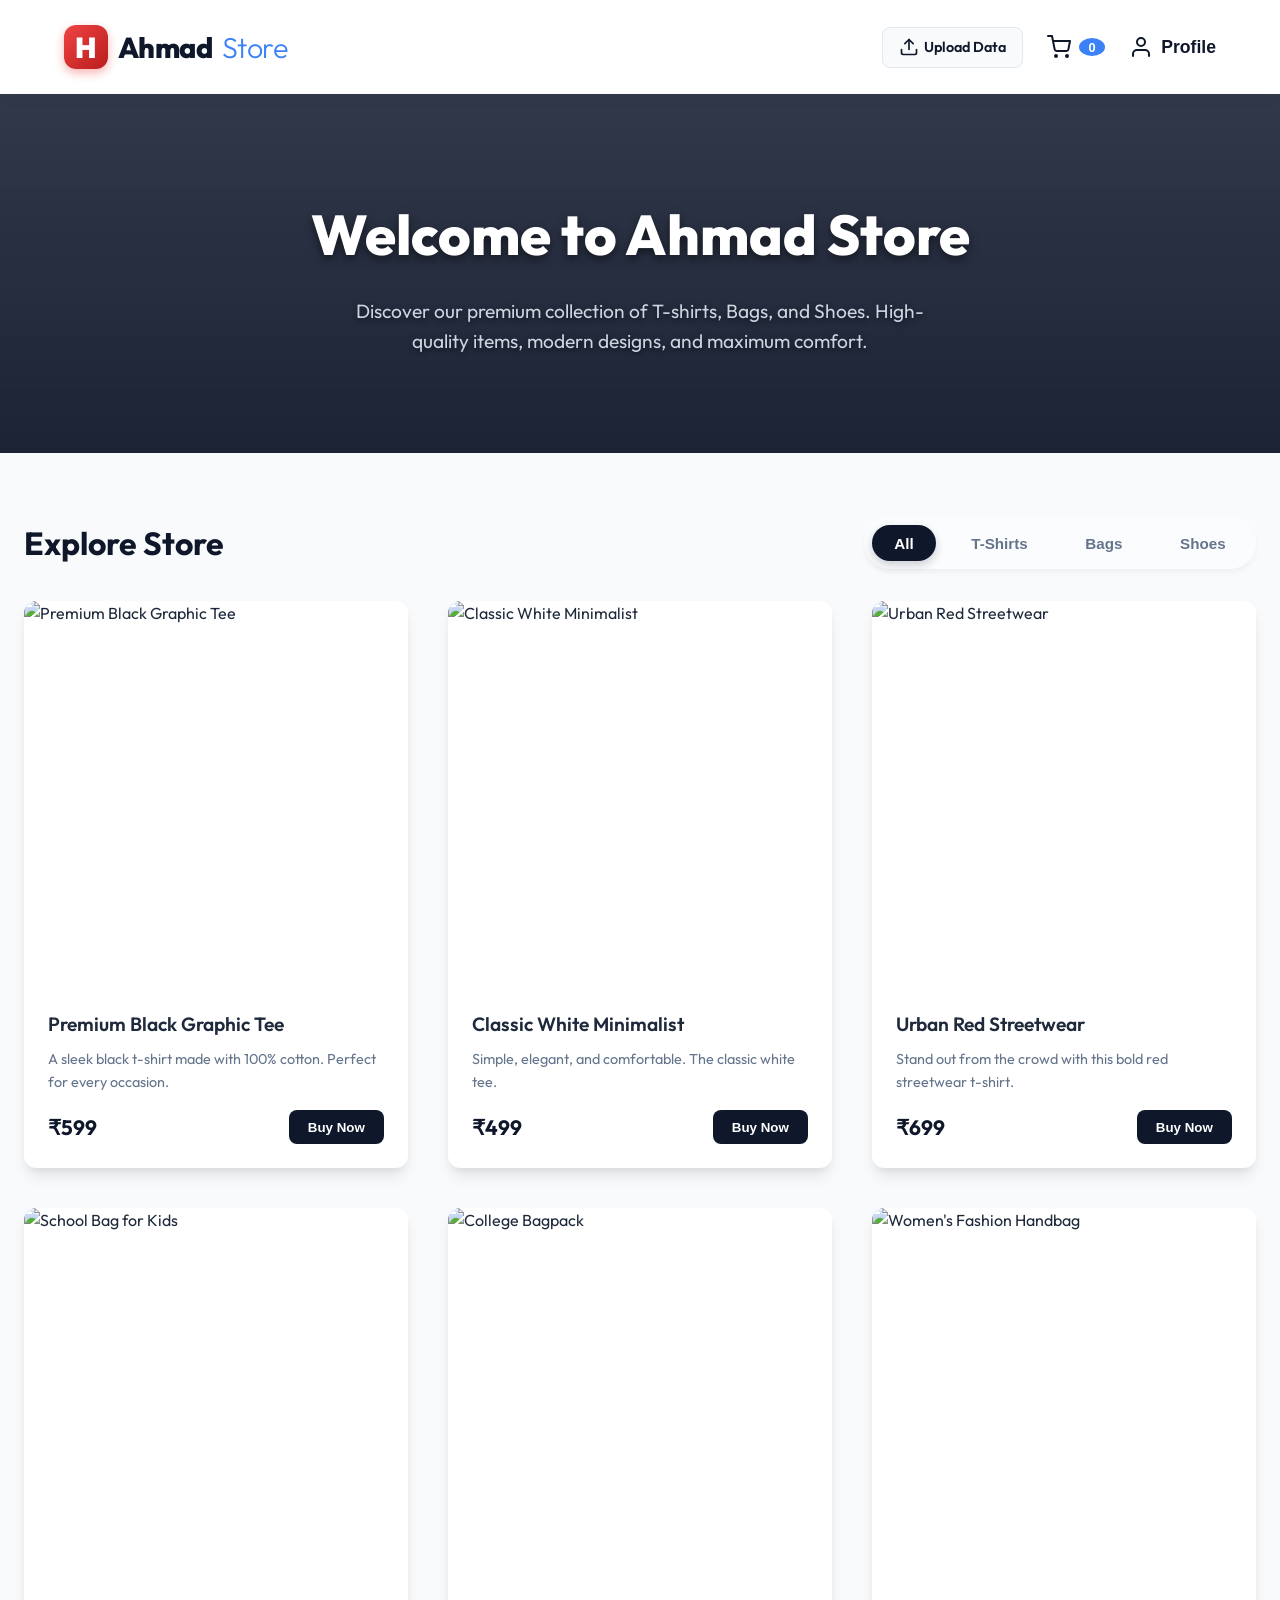
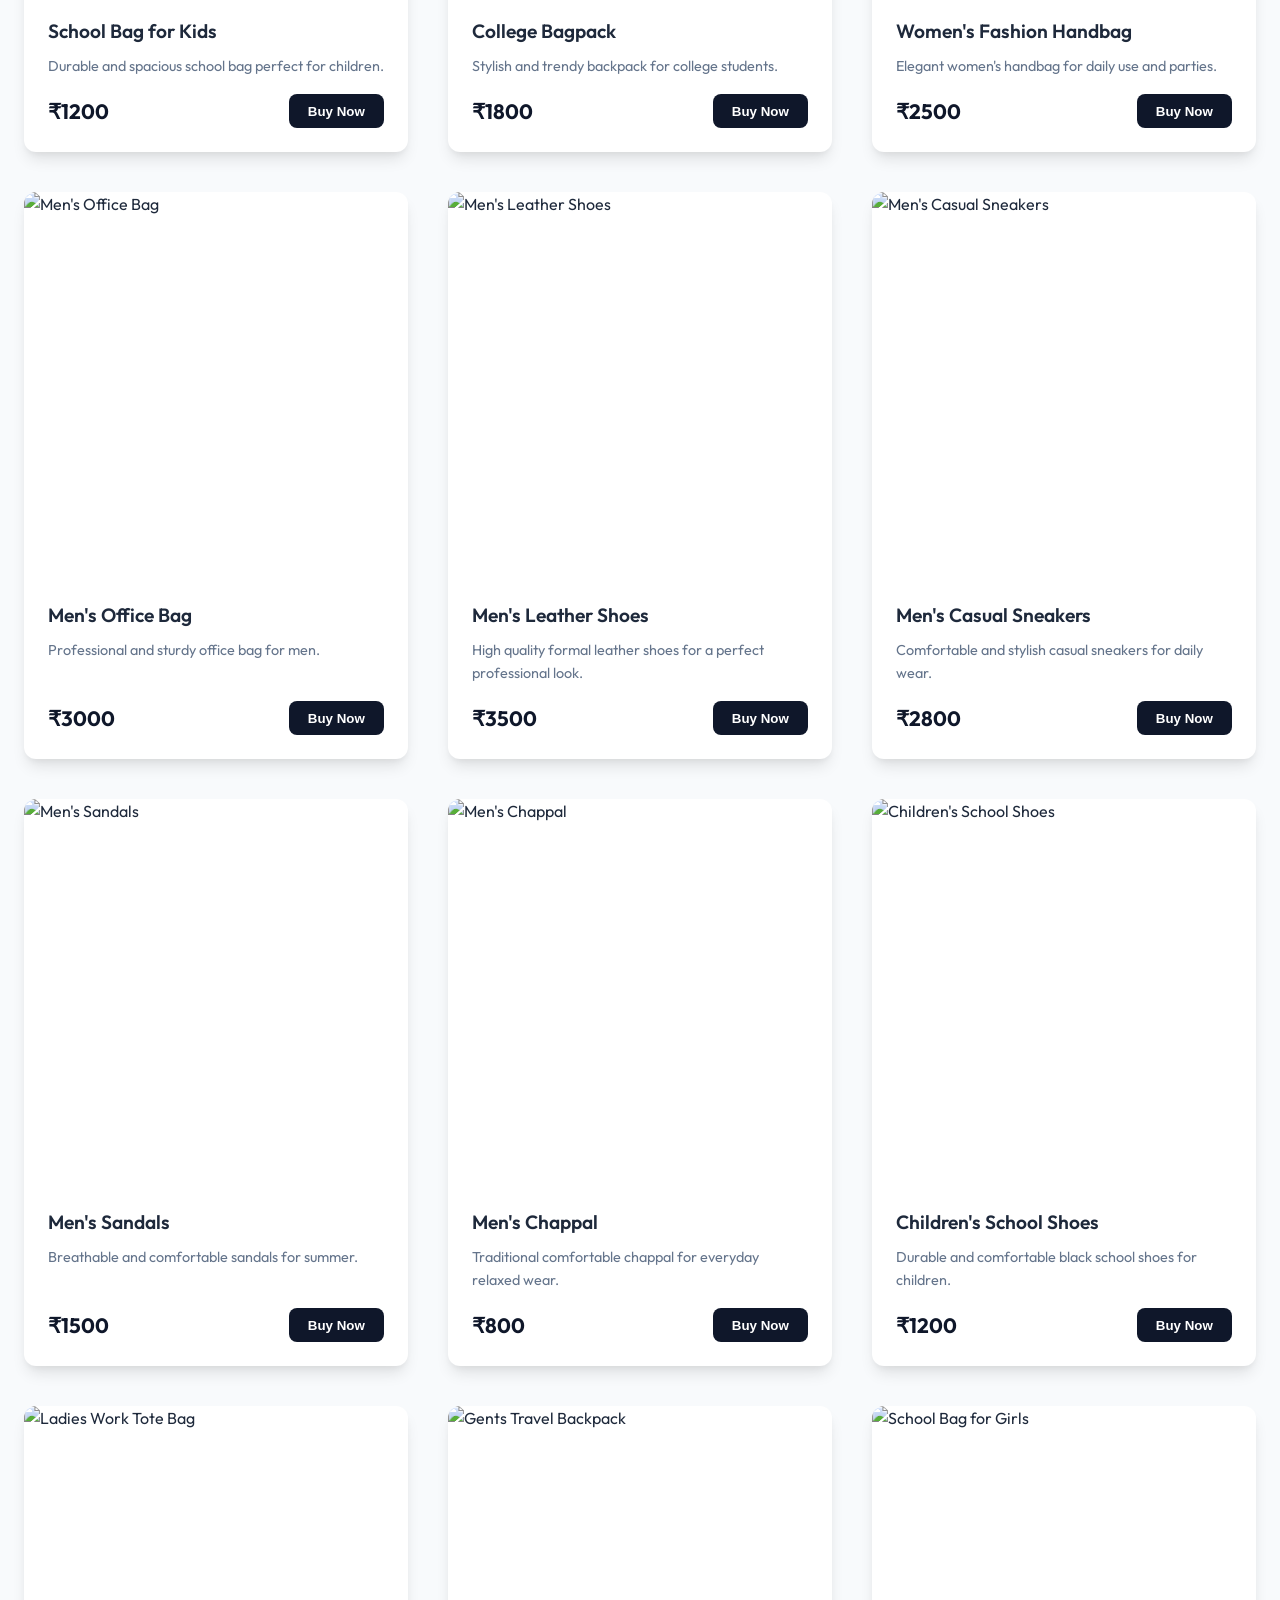
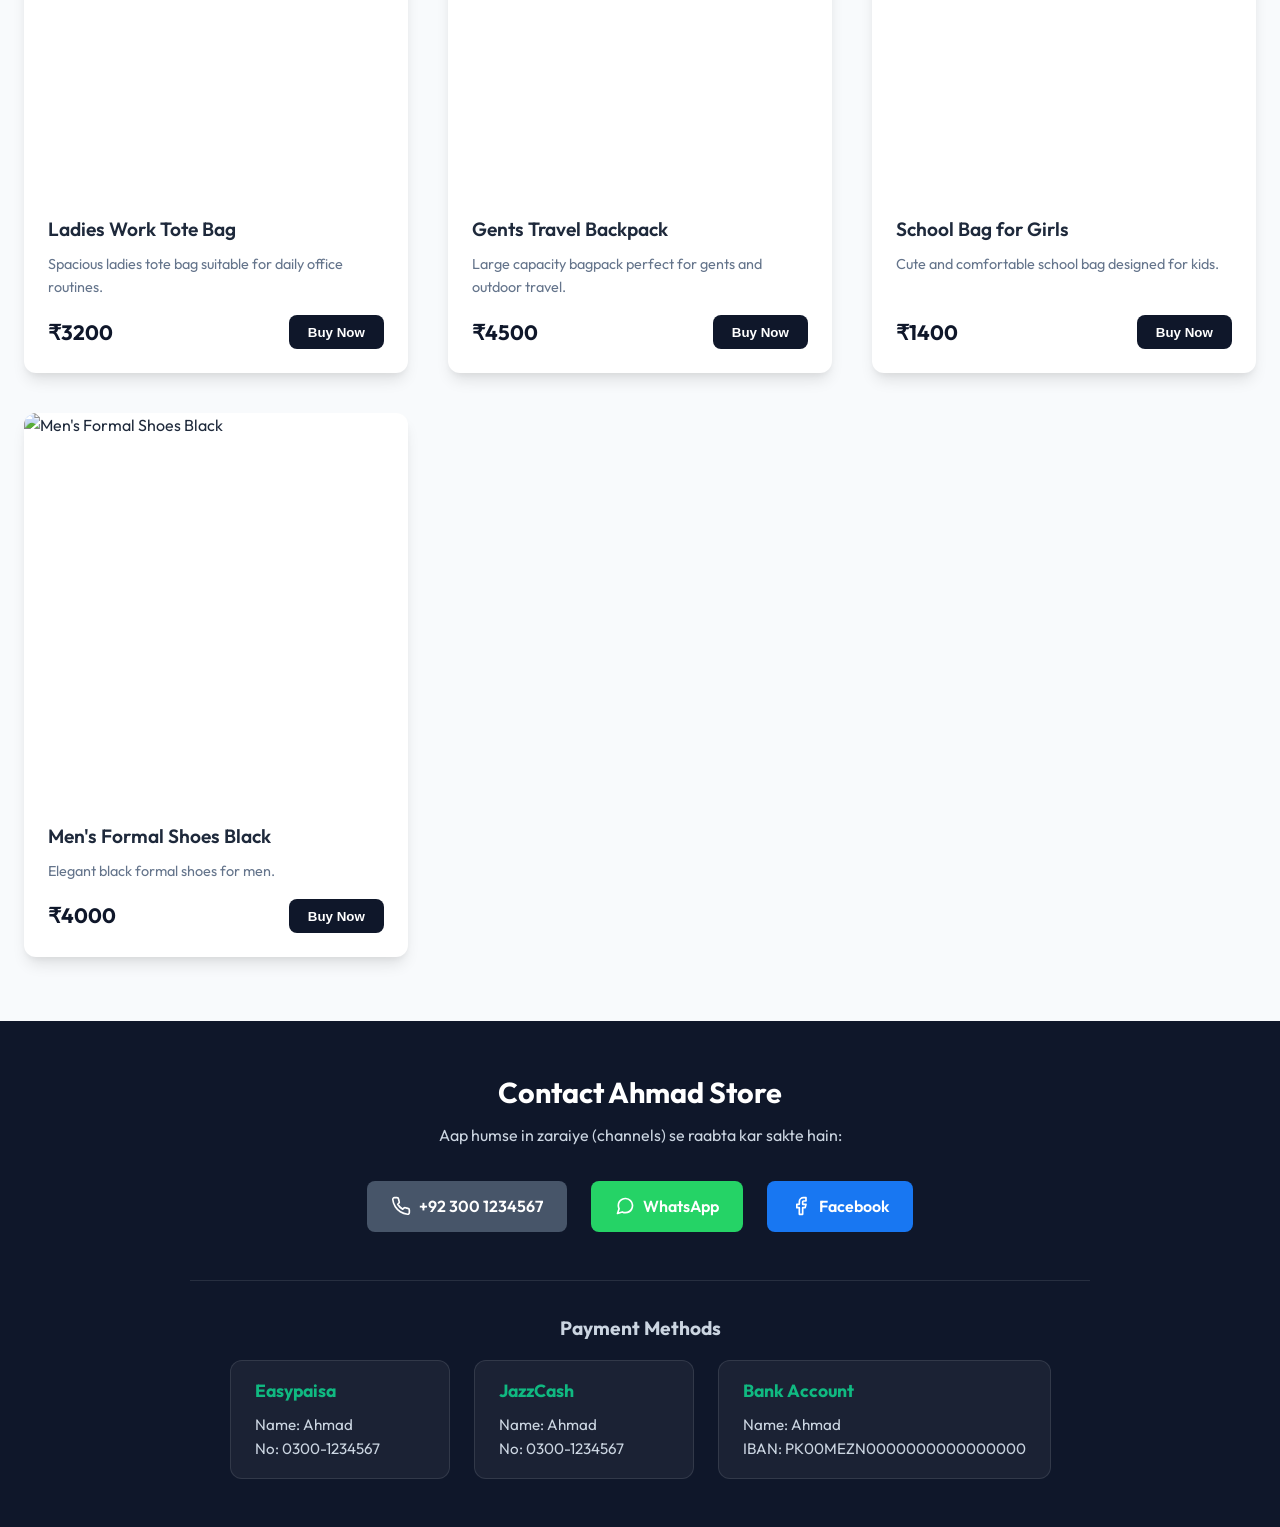
==== commit c429b03b: "Add files via upload" ====
--- a/index.html
+++ b/index.html
@@ -43,9 +43,9 @@
         </div>
     </header>
 
-    <section class="hero" id="hero-section">
-        <h1>Welcome to Ahmad Store</h1>
-        <p>Discover our premium collection of T-shirts. High-quality fabric, modern designs, and maximum comfort.</p>
+    <section class="hero" id="hero-section" style="background: linear-gradient(rgba(15, 23, 42, 0.85), rgba(15, 23, 42, 0.95)), url('https://images.unsplash.com/photo-1441986300917-64674bd600d8?auto=format&fit=crop&w=1920&q=80') center/cover no-repeat; padding: 6rem 1rem;">
+        <h1 style="text-shadow: 0 4px 10px rgba(0,0,0,0.5);">Welcome to Ahmad Store</h1>
+        <p style="text-shadow: 0 2px 5px rgba(0,0,0,0.5);">Discover our premium collection of T-shirts, Bags, and Shoes. High-quality items, modern designs, and maximum comfort.</p>
     </section>
 
     <!-- Profile View (Initially Hidden) -->
@@ -73,34 +73,13 @@
                     <p>Ahmad</p>
                 </div>
             </div>
-            <button class="buy-btn" id="logout-btn" style="width: 100%; margin-top: 2rem;">Back to Store</button>
-        </div>
-    </section>
-
-    <main class="shop-container" id="main-shop">
-        
-        <div class="main-content">
-            <div class="store-header" style="display: flex; justify-content: space-between; align-items: center; margin-bottom: 2rem; flex-wrap: wrap; gap: 1rem;">
-                <h2 class="section-title" style="margin-bottom: 0; text-align: left;">Explore Store</h2>
-                <div class="filter-chips" id="filter-container">
-                    <button class="filter-btn active" data-category="all">All</button>
-                    <button class="filter-btn" data-category="t-shirt">T-Shirts</button>
-                    <button class="filter-btn" data-category="bag">Bags</button>
-                    <button class="filter-btn" data-category="shoes">Shoes</button>
-                </div>
-            </div>
-            
-            <div class="product-grid" id="product-grid">
-                <!-- Products will be injected here dynamically by app.js from data.js -->
-            </div>
-        </div>
-
-        <aside class="sidebar-right">
-            <!-- Add New Product Form -->
-            <section class="add-product-section" id="add-product-section">
+            <button class="buy-btn" id="logout-btn" style="width: 100%; margin-top: 2rem; margin-bottom: 2rem;">Back to Store</button>
+            
+            <!-- Add New Product Form  moved INSIDE profile-->
+            <section class="add-product-section" id="add-product-section" style="margin-top: 2rem; border-top: 1px solid rgba(255,255,255,0.1); position: static;">
                 <div class="form-header">
-                    <h2 class="stylish-title">✨ Launch New T-Shirt</h2>
-                    <p class="stylish-subtitle">Expand your premium collection</p>
+                    <h2 class="stylish-title" style="font-size: 1.4rem;">✨ Launch New Product</h2>
+                    <p class="stylish-subtitle">Manage your catalog right from here</p>
                 </div>
                 <form id="add-product-form" class="product-form">
                     <div class="form-group">
@@ -133,7 +112,7 @@
                     </div>
                     <div class="form-group form-full-width">
                         <label for="new-desc">Engaging Description</label>
-                        <textarea id="new-desc" rows="3" placeholder="Craft a compelling story for this tee..." required></textarea>
+                        <textarea id="new-desc" rows="3" placeholder="Craft a compelling story for this product..." required></textarea>
                     </div>
                     <div class="form-group form-full-width" style="margin-top: 0.5rem;">
                         <button type="submit" class="submit-product-btn">
@@ -147,7 +126,25 @@
                     </div>
                 </form>
             </section>
-        </aside>
+        </div>
+    </section>
+
+    <main class="shop-container" id="main-shop">
+        <div class="main-content" style="width: 100%;">
+            <div class="store-header" style="display: flex; justify-content: space-between; align-items: center; margin-bottom: 2rem; flex-wrap: wrap; gap: 1rem;">
+                <h2 class="section-title" style="margin-bottom: 0; text-align: left;">Explore Store</h2>
+                <div class="filter-chips" id="filter-container">
+                    <button class="filter-btn active" data-category="all">All</button>
+                    <button class="filter-btn" data-category="t-shirt">T-Shirts</button>
+                    <button class="filter-btn" data-category="bag">Bags</button>
+                    <button class="filter-btn" data-category="shoes">Shoes</button>
+                </div>
+            </div>
+            
+            <div class="product-grid" id="product-grid">
+                <!-- Products will be injected here dynamically by app.js from data.js -->
+            </div>
+        </div>
     </main>
 
     <footer class="footer">
--- a/style.css
+++ b/style.css
@@ -157,27 +157,10 @@
     max-width: 1300px; 
     margin: 4rem auto; 
     padding: 0 1.5rem; 
-    display: flex;
-    gap: 2.5rem;
-    align-items: flex-start;
 }
 
 .main-content {
-    flex: 1;
-}
-
-.sidebar-right {
-    width: 320px;
-    flex-shrink: 0;
-}
-
-@media (max-width: 900px) {
-    .shop-container { 
-        flex-direction: column-reverse;
-    }
-    .sidebar-right {
-        width: 100%;
-    }
+    width: 100%;
 }
 
 .section-title { 
@@ -192,29 +175,33 @@
     display: flex;
     gap: 0.8rem;
     flex-wrap: wrap;
+    background: rgba(255, 255, 255, 0.4);
+    padding: 0.5rem;
+    border-radius: 30px;
+    box-shadow: 0 4px 6px -1px rgba(0, 0, 0, 0.05);
 }
 
 .filter-btn {
-    background: var(--surface-color);
-    border: 1px solid #cbd5e1;
-    color: var(--text-color);
-    padding: 0.5rem 1.2rem;
+    background: transparent;
+    border: none;
+    color: var(--text-light);
+    padding: 0.6rem 1.4rem;
     border-radius: 20px;
-    font-weight: 600;
-    font-size: 0.9rem;
+    font-weight: 700;
+    font-size: 0.95rem;
     cursor: pointer;
-    transition: var(--transition);
+    transition: all 0.2s ease-in-out;
 }
 
 .filter-btn:hover {
-    border-color: var(--secondary-color);
-    color: var(--secondary-color);
+    color: var(--primary-color);
+    background: rgba(255,255,255,0.8);
 }
 
 .filter-btn.active {
     background: var(--primary-color);
     color: white;
-    border-color: var(--primary-color);
+    box-shadow: 0 4px 10px rgba(15, 23, 42, 0.2);
 }
 
 .product-grid { 
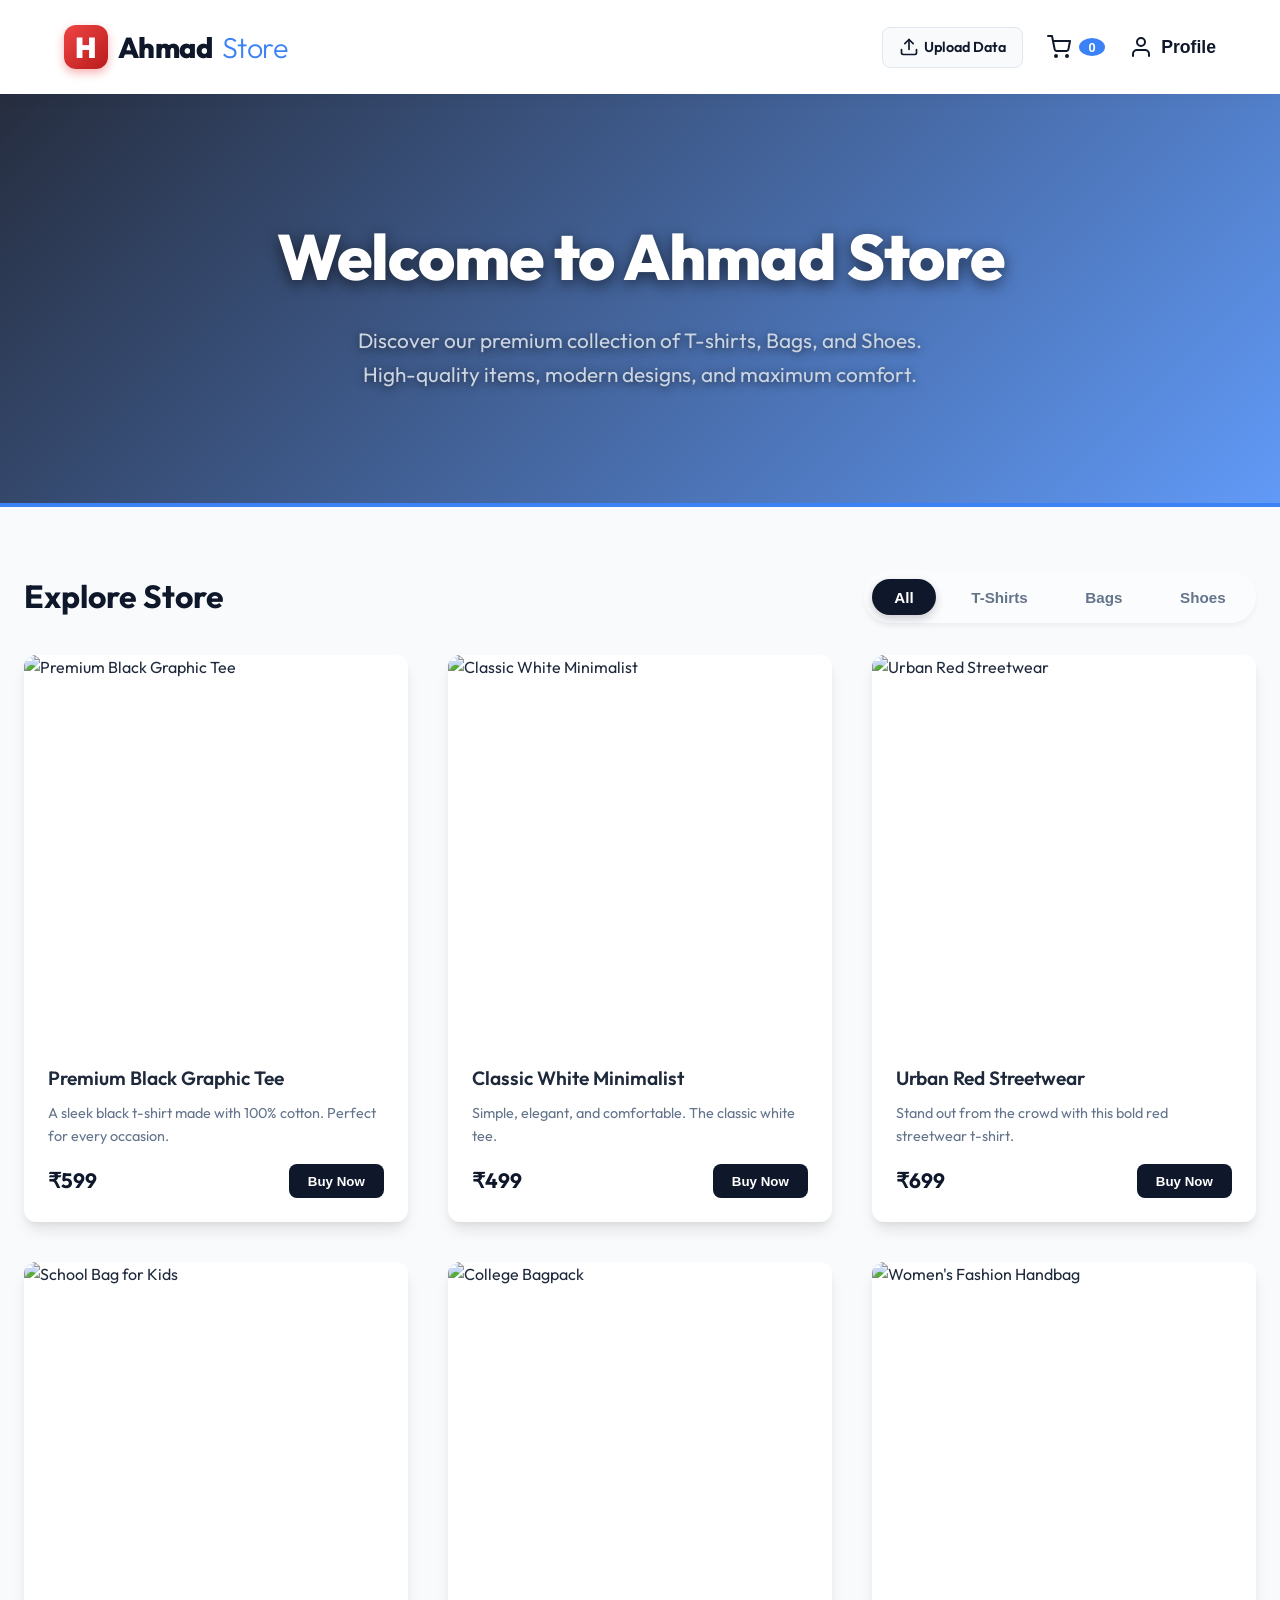
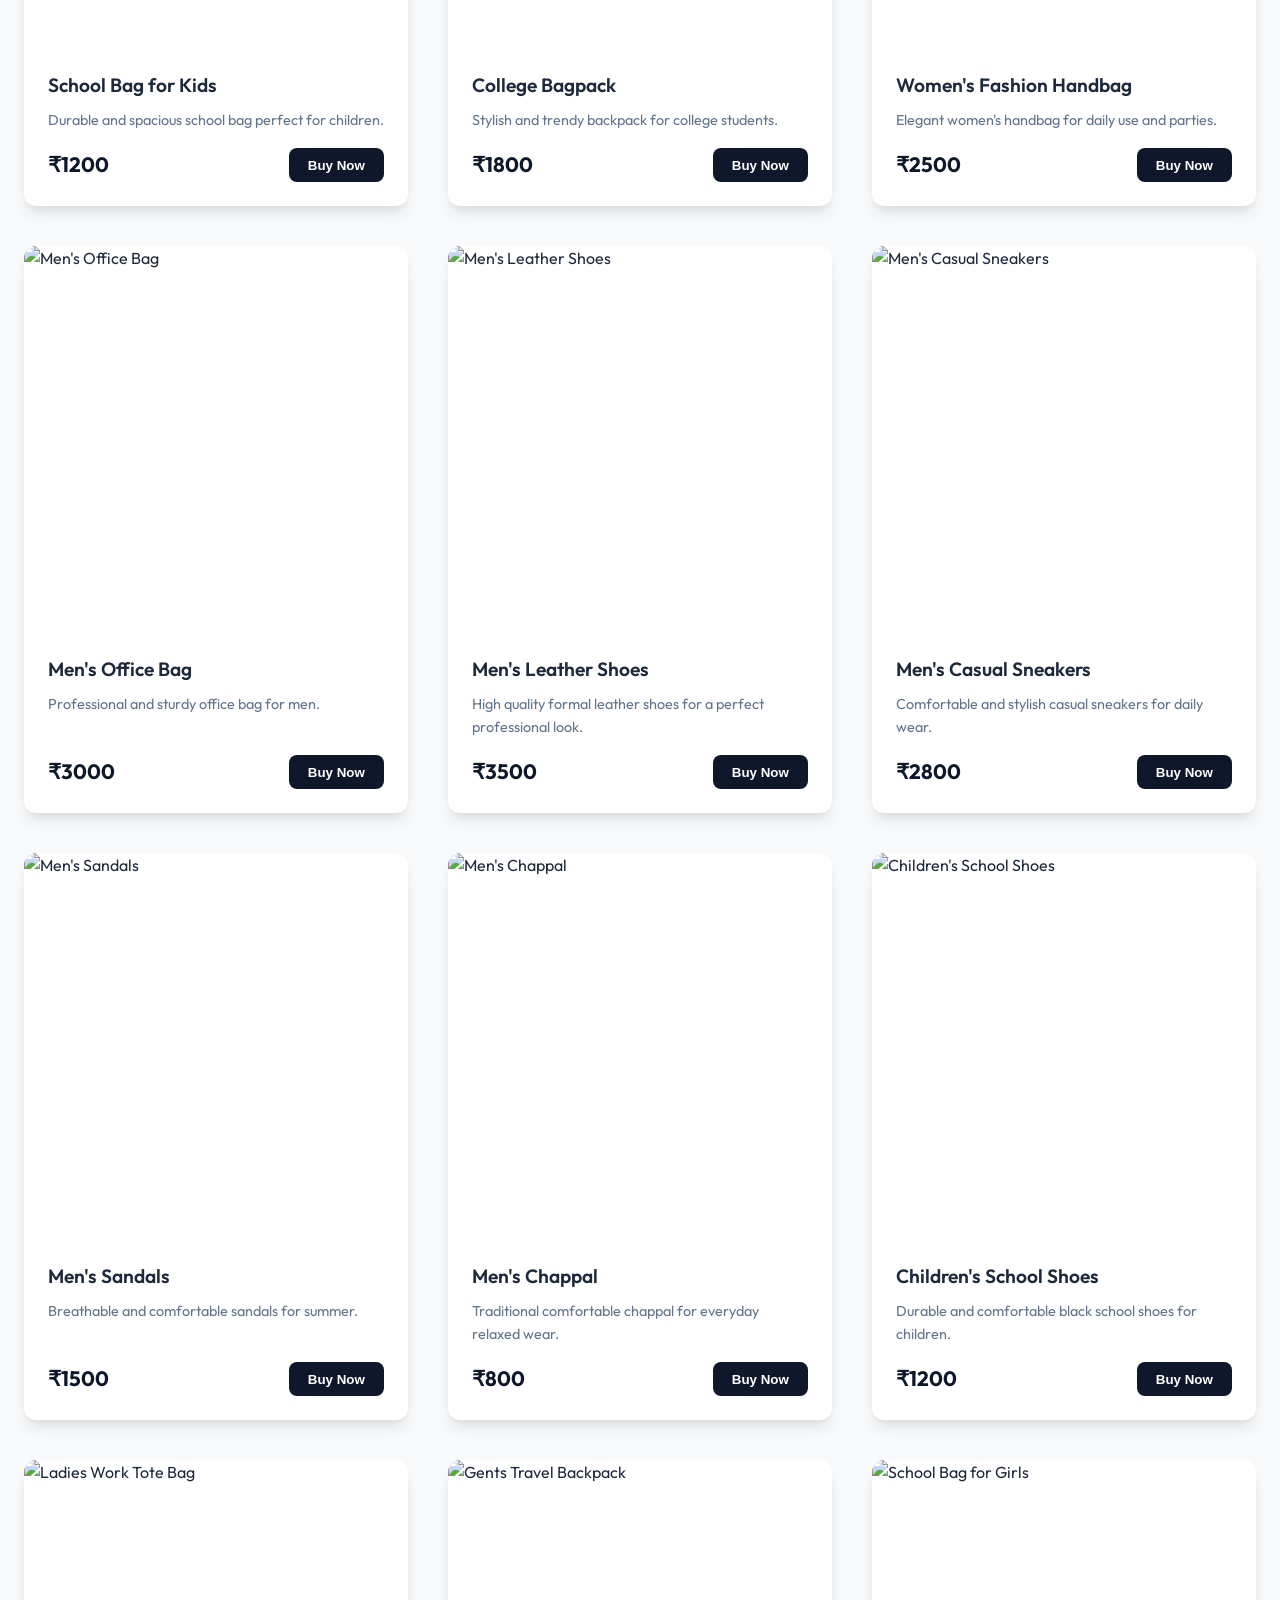
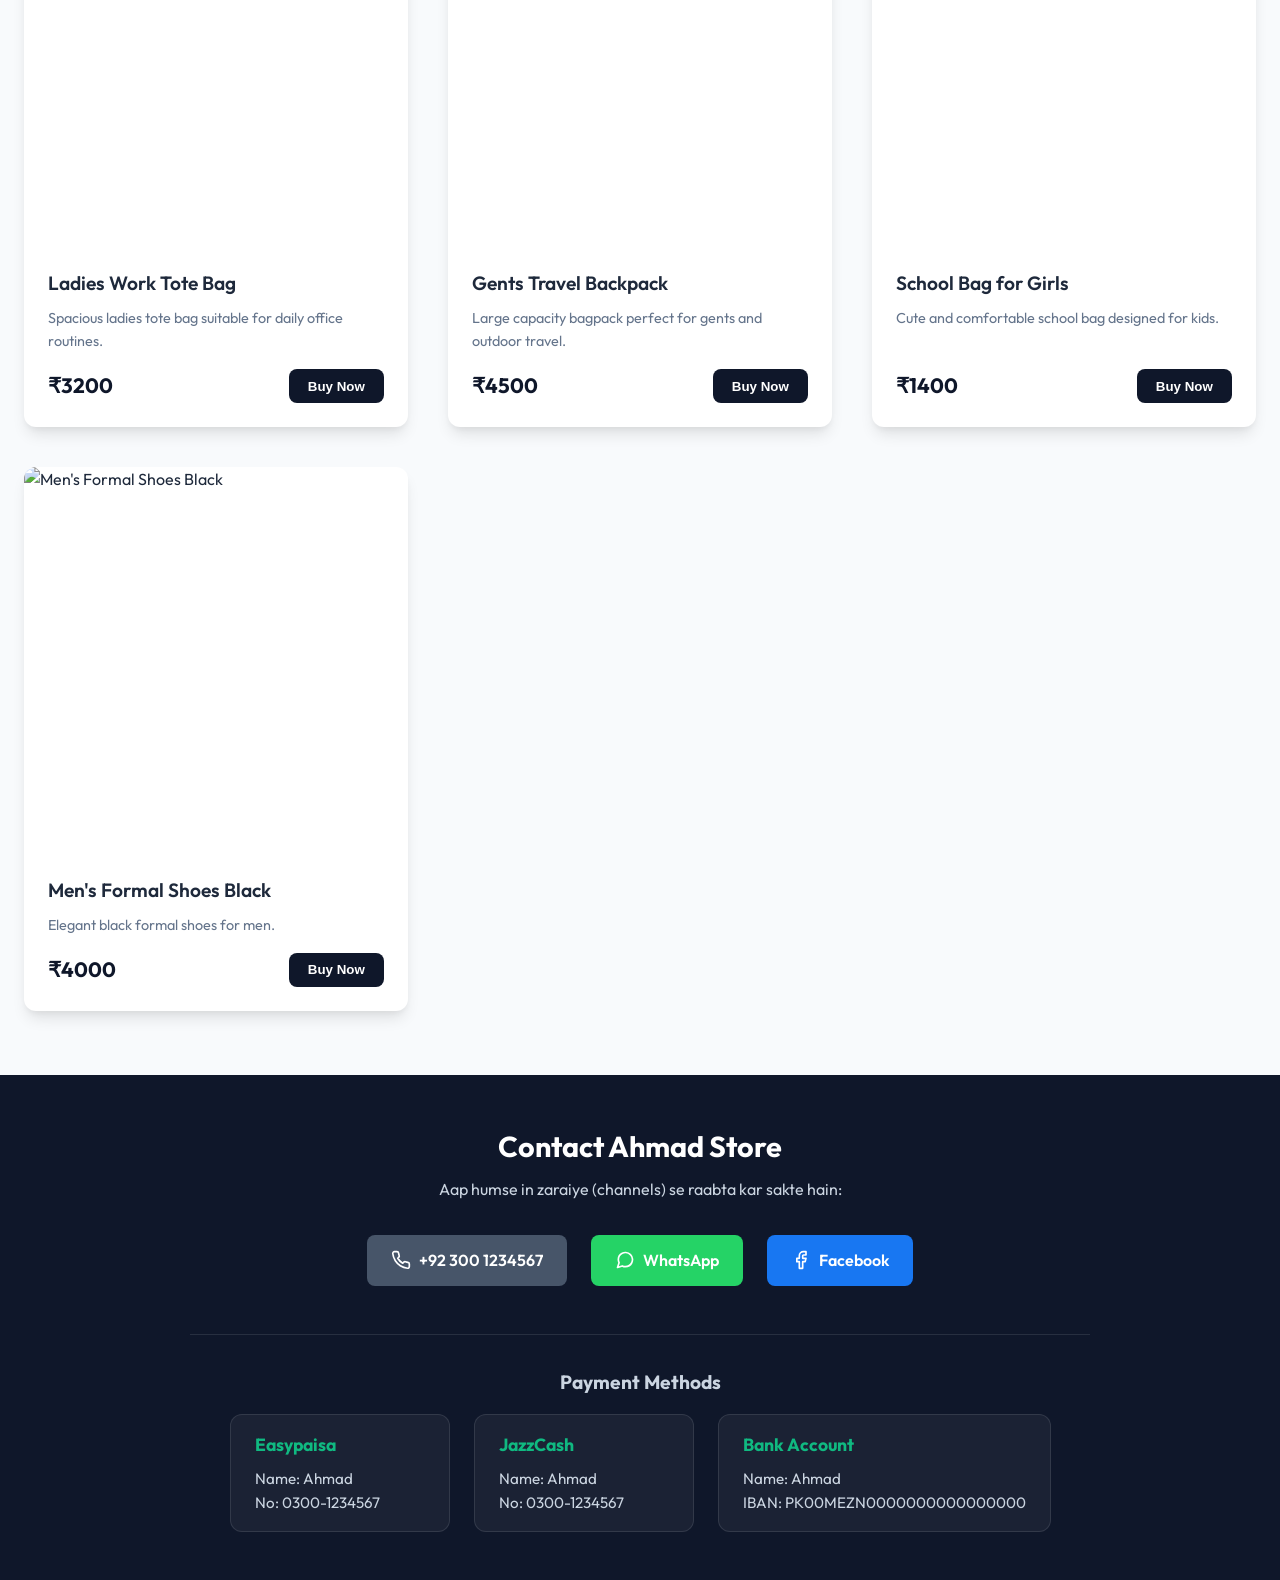
==== commit 26d2aad6: "Add files via upload" ====
--- a/index.html
+++ b/index.html
@@ -43,9 +43,9 @@
         </div>
     </header>
 
-    <section class="hero" id="hero-section" style="background: linear-gradient(rgba(15, 23, 42, 0.85), rgba(15, 23, 42, 0.95)), url('https://images.unsplash.com/photo-1441986300917-64674bd600d8?auto=format&fit=crop&w=1920&q=80') center/cover no-repeat; padding: 6rem 1rem;">
-        <h1 style="text-shadow: 0 4px 10px rgba(0,0,0,0.5);">Welcome to Ahmad Store</h1>
-        <p style="text-shadow: 0 2px 5px rgba(0,0,0,0.5);">Discover our premium collection of T-shirts, Bags, and Shoes. High-quality items, modern designs, and maximum comfort.</p>
+    <section class="hero" id="hero-section" style="background: linear-gradient(135deg, rgba(15, 23, 42, 0.9), rgba(59, 130, 246, 0.8)), url('https://images.unsplash.com/photo-1441986300917-64674bd600d8?auto=format&fit=crop&w=1920&q=80') center/cover no-repeat; padding: 7rem 1rem; border-bottom: 4px solid #3b82f6;">
+        <h1 style="text-shadow: 0 4px 15px rgba(0,0,0,0.6); font-size: 4rem; letter-spacing: -1px;">Welcome to Ahmad Store</h1>
+        <p style="text-shadow: 0 2px 8px rgba(0,0,0,0.6); font-size: 1.3rem; margin-top: 1rem;">Discover our premium collection of T-shirts, Bags, and Shoes. High-quality items, modern designs, and maximum comfort.</p>
     </section>
 
     <!-- Profile View (Initially Hidden) -->
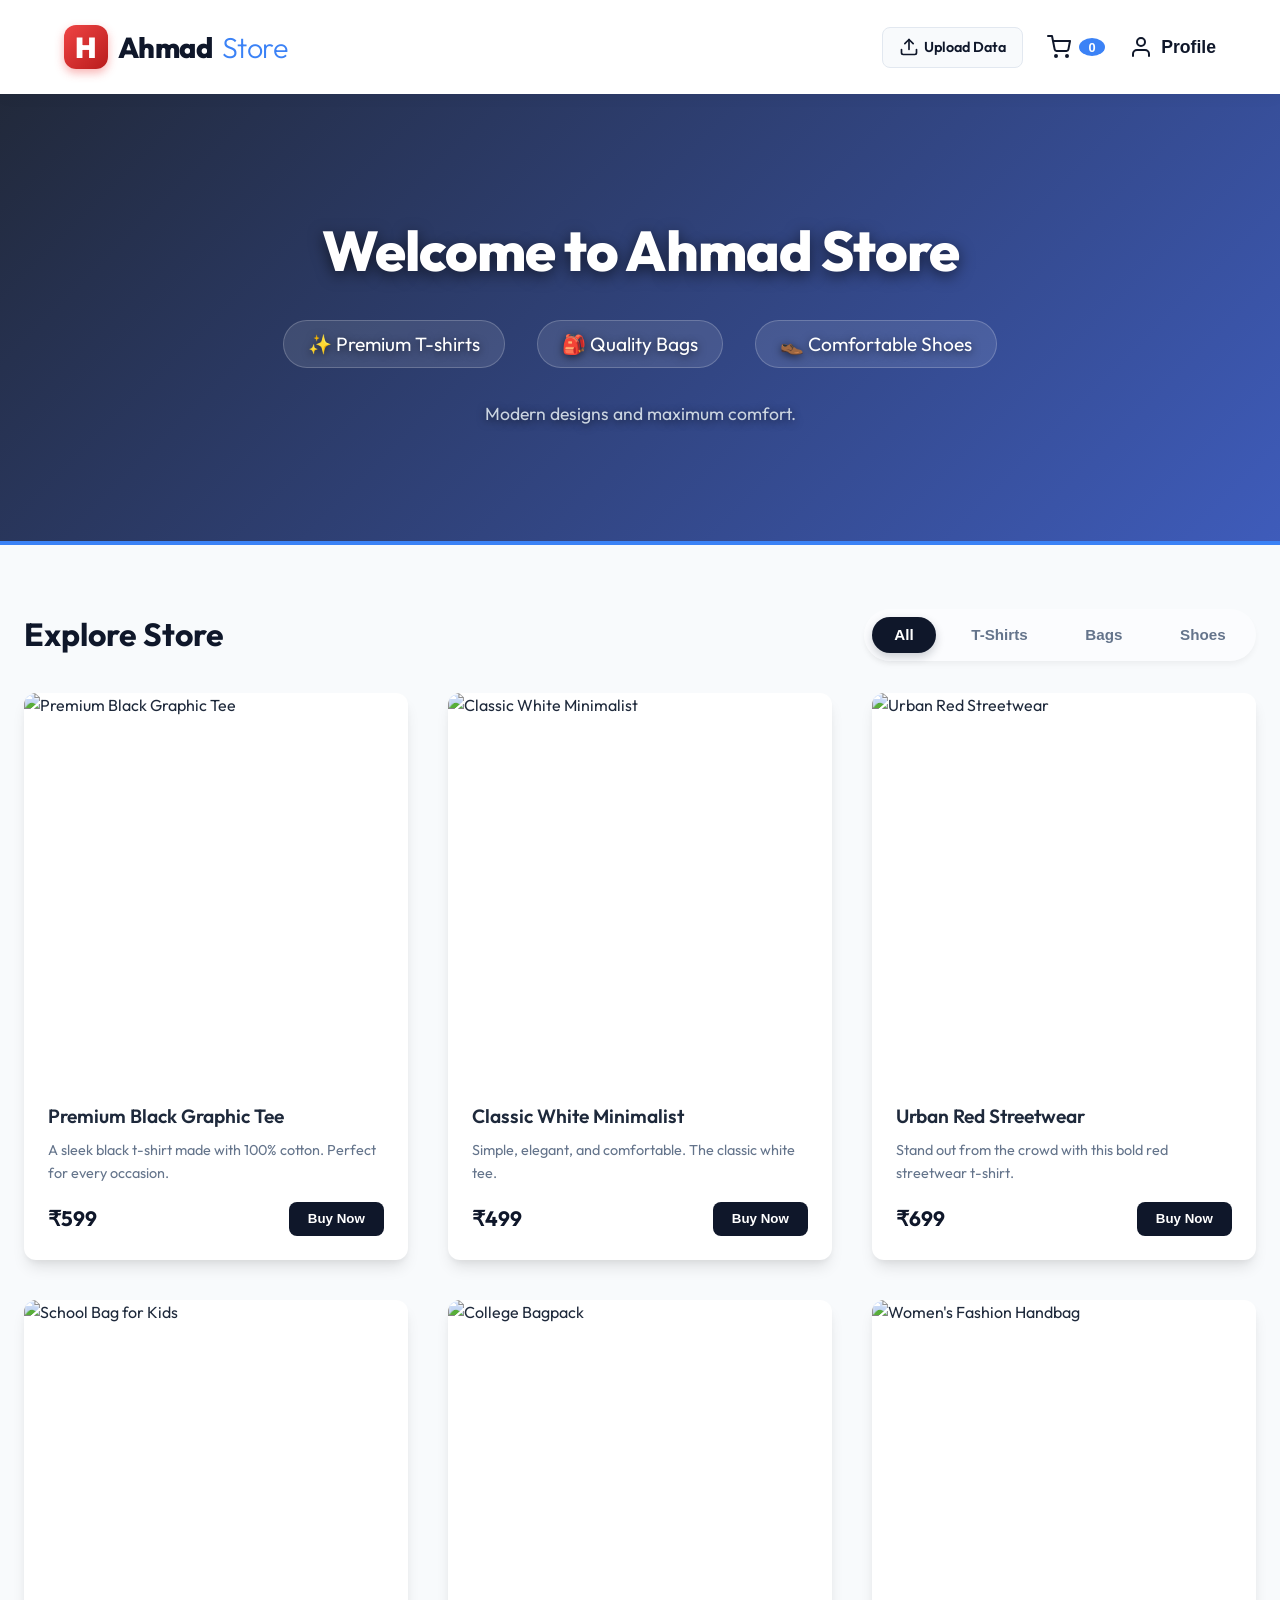
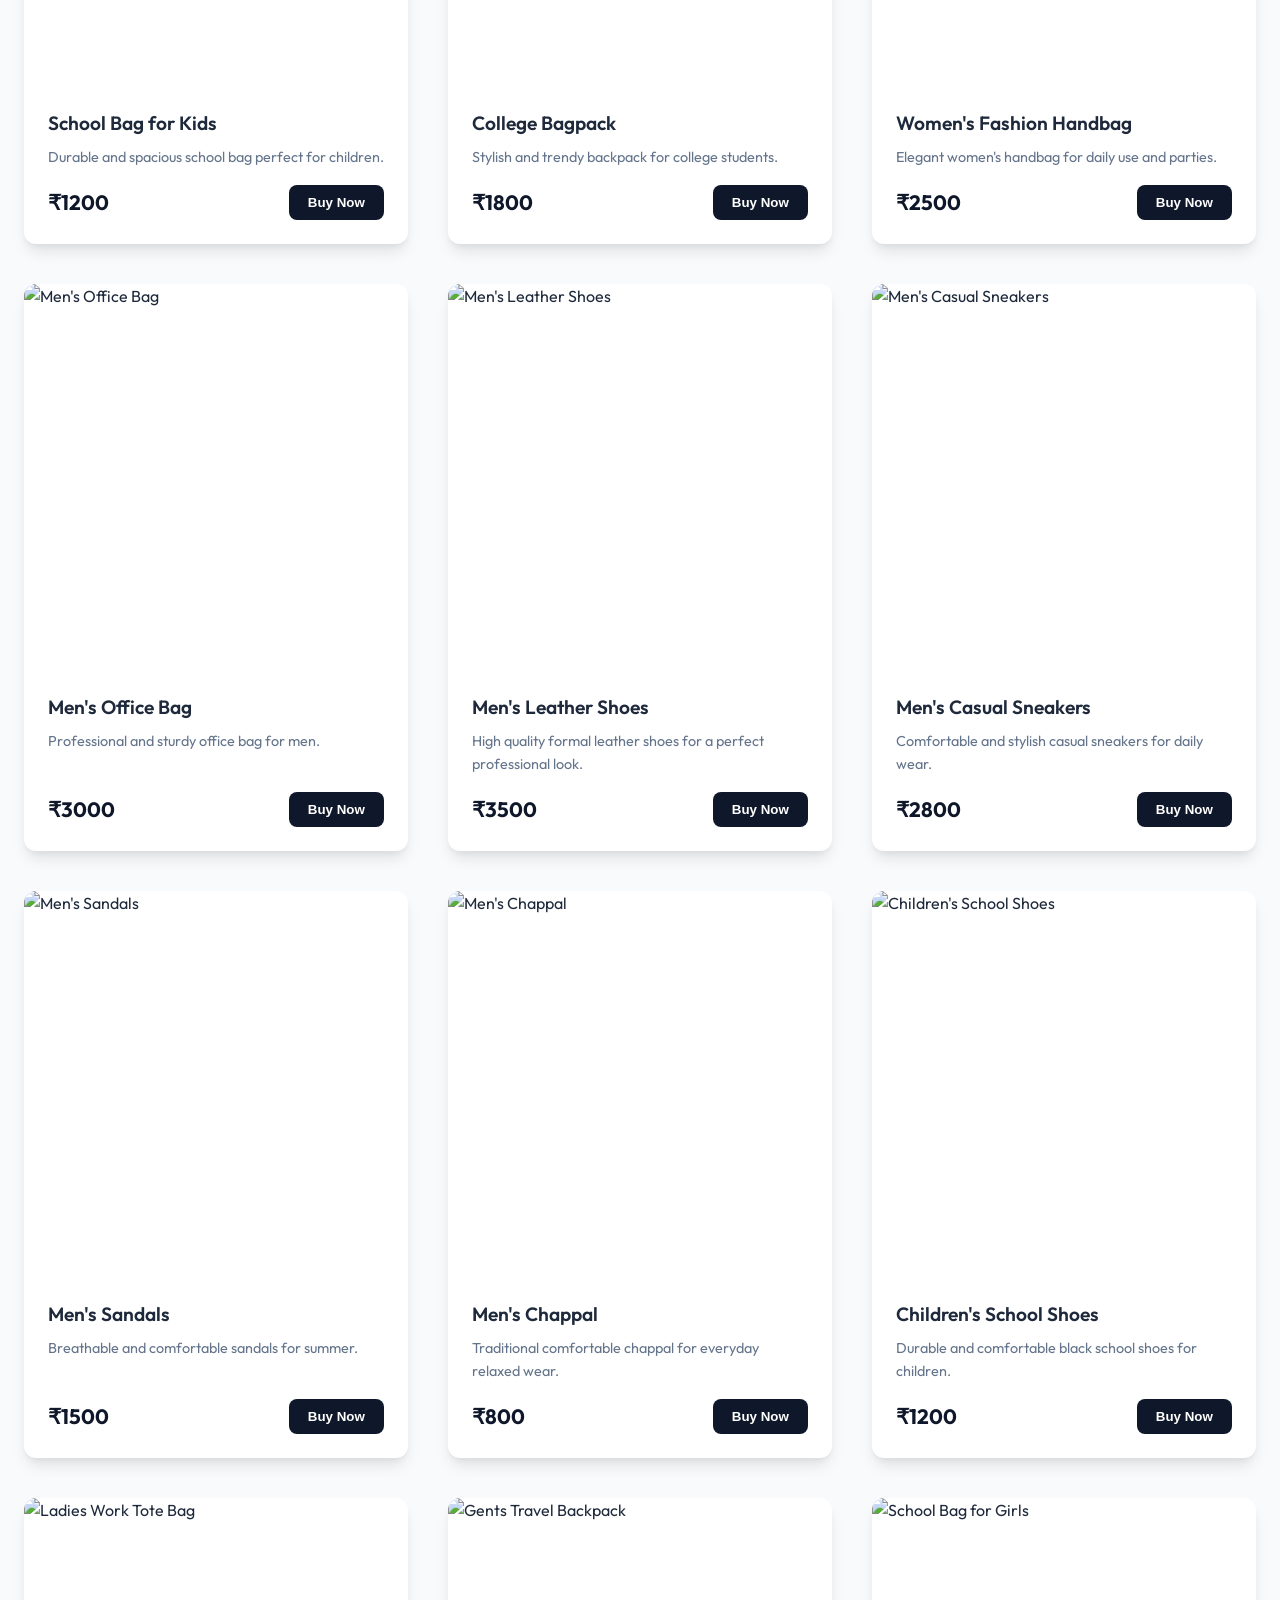
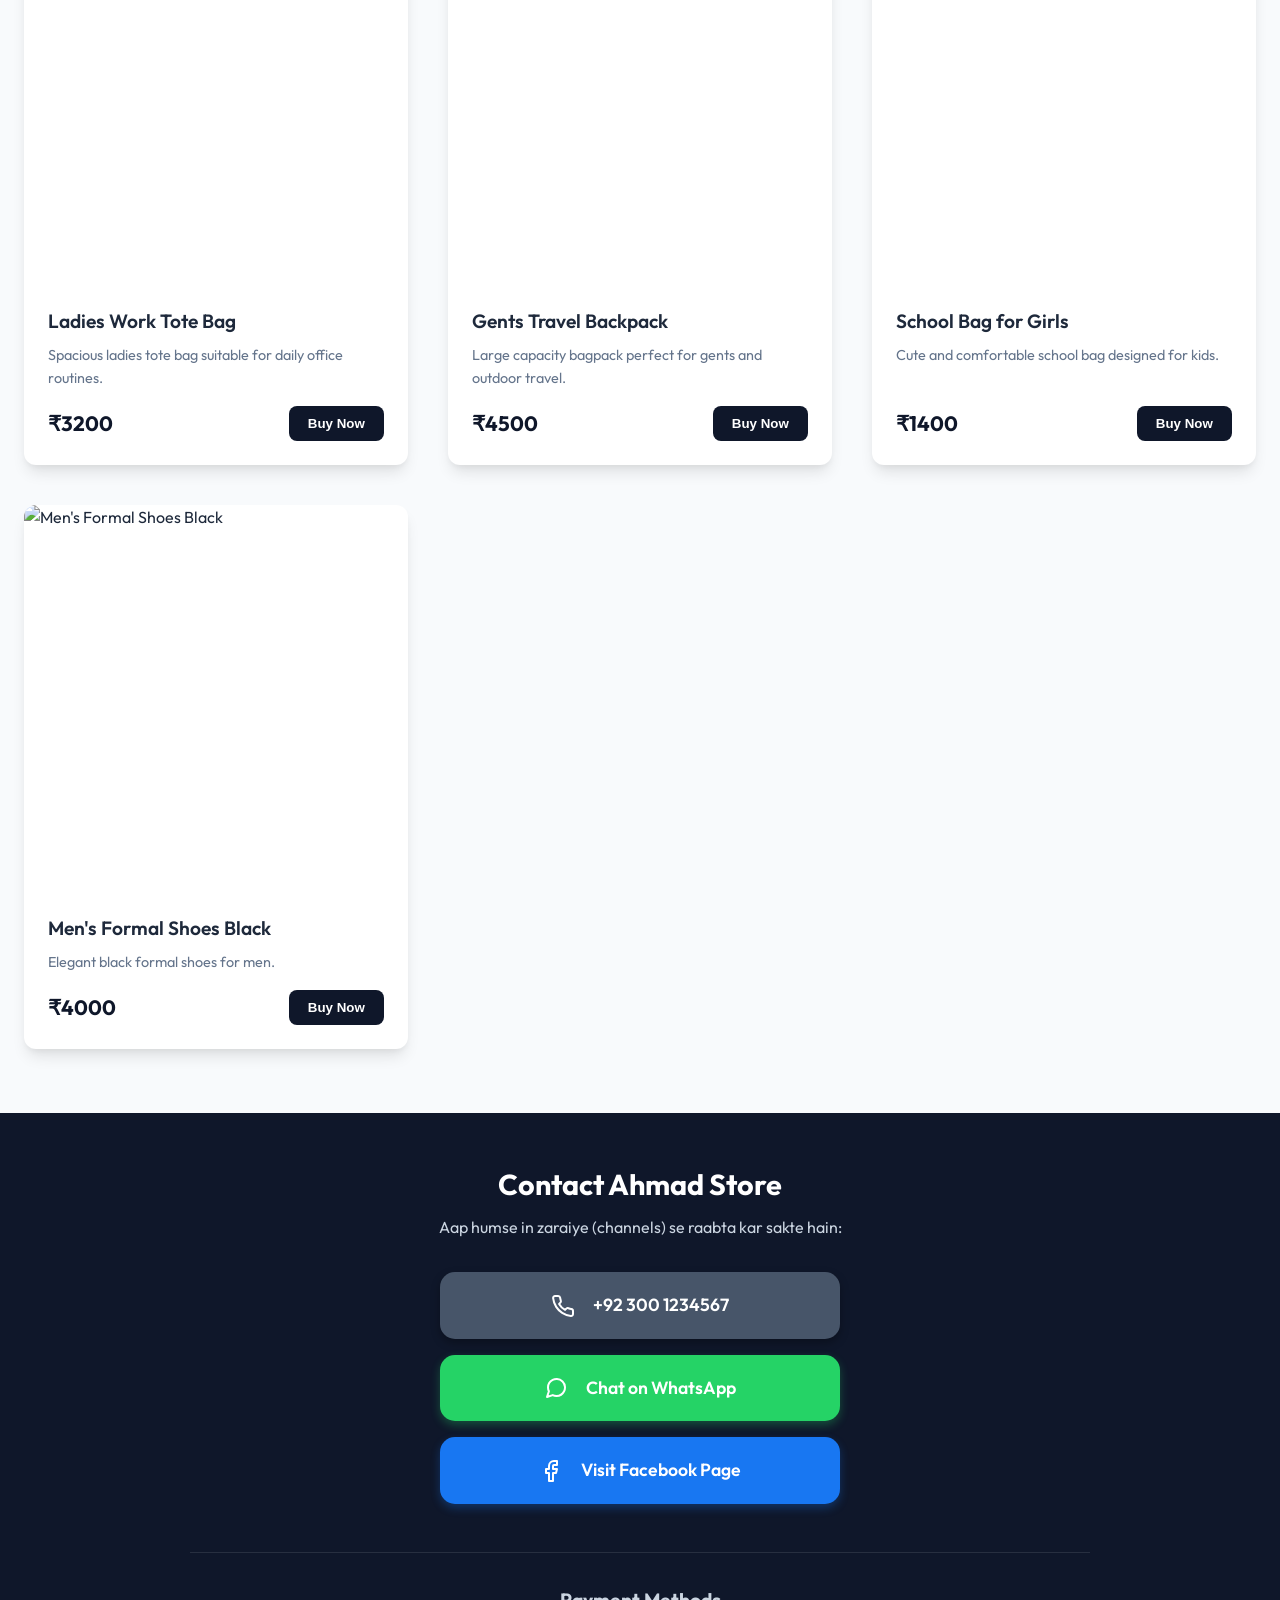
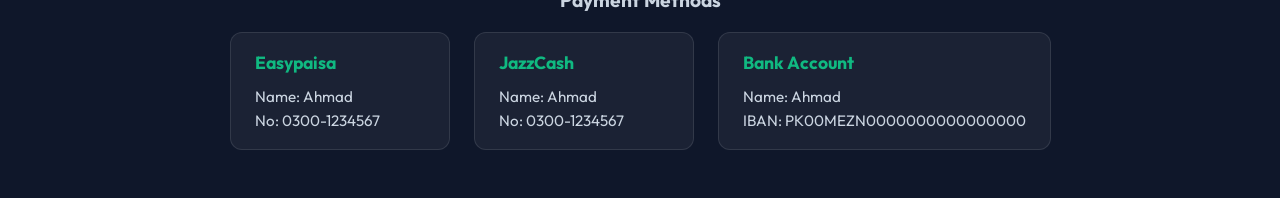
==== commit fc48b807: "Add files via upload" ====
--- a/index.html
+++ b/index.html
@@ -43,9 +43,14 @@
         </div>
     </header>
 
-    <section class="hero" id="hero-section" style="background: linear-gradient(135deg, rgba(15, 23, 42, 0.9), rgba(59, 130, 246, 0.8)), url('https://images.unsplash.com/photo-1441986300917-64674bd600d8?auto=format&fit=crop&w=1920&q=80') center/cover no-repeat; padding: 7rem 1rem; border-bottom: 4px solid #3b82f6;">
-        <h1 style="text-shadow: 0 4px 15px rgba(0,0,0,0.6); font-size: 4rem; letter-spacing: -1px;">Welcome to Ahmad Store</h1>
-        <p style="text-shadow: 0 2px 8px rgba(0,0,0,0.6); font-size: 1.3rem; margin-top: 1rem;">Discover our premium collection of T-shirts, Bags, and Shoes. High-quality items, modern designs, and maximum comfort.</p>
+    <section class="hero" id="hero-section" style="background: linear-gradient(135deg, rgba(15, 23, 42, 0.92), rgba(30, 64, 175, 0.85)), url('https://images.unsplash.com/photo-1441986300917-64674bd600d8?auto=format&fit=crop&w=1920&q=80') center/cover no-repeat; padding: 7rem 1rem; border-bottom: 4px solid #3b82f6;">
+        <h1 style="text-shadow: 0 4px 15px rgba(0,0,0,0.6); font-size: 3.5rem; letter-spacing: -1px; margin-bottom: 1.5rem;">Welcome to Ahmad Store</h1>
+        <div style="display: flex; justify-content: center; gap: 2rem; flex-wrap: wrap; text-shadow: 0 2px 8px rgba(0,0,0,0.6); font-size: 1.2rem; margin-top: 1rem;">
+            <span style="background: rgba(255,255,255,0.1); padding: 0.5rem 1.5rem; border-radius: 30px; border: 1px solid rgba(255,255,255,0.2);">✨ Premium T-shirts</span>
+            <span style="background: rgba(255,255,255,0.1); padding: 0.5rem 1.5rem; border-radius: 30px; border: 1px solid rgba(255,255,255,0.2);">🎒 Quality Bags</span>
+            <span style="background: rgba(255,255,255,0.1); padding: 0.5rem 1.5rem; border-radius: 30px; border: 1px solid rgba(255,255,255,0.2);">👞 Comfortable Shoes</span>
+        </div>
+        <p style="text-shadow: 0 2px 8px rgba(0,0,0,0.6); font-size: 1.1rem; margin-top: 2rem; color: #cbd5e1;">Modern designs and maximum comfort.</p>
     </section>
 
     <!-- Profile View (Initially Hidden) -->
@@ -151,18 +156,18 @@
         <div class="footer-content">
             <h3>Contact Ahmad Store</h3>
             <p>Aap humse in zaraiye (channels) se raabta kar sakte hain:</p>
-            <div class="social-links">
-                <a href="#" id="contact-phone" class="social-btn phone-btn">
-                    <svg width="20" height="20" viewBox="0 0 24 24" fill="none" stroke="currentColor" stroke-width="2" stroke-linecap="round" stroke-linejoin="round"><path d="M22 16.92v3a2 2 0 0 1-2.18 2 19.79 19.79 0 0 1-8.63-3.07 19.5 19.5 0 0 1-6-6 19.79 19.79 0 0 1-3.07-8.67A2 2 0 0 1 4.11 2h3a2 2 0 0 1 2 1.72 12.84 12.84 0 0 0 .7 2.81 2 2 0 0 1-.45 2.11L8.09 9.91a16 16 0 0 0 6 6l1.27-1.27a2 2 0 0 1 2.11-.45 12.84 12.84 0 0 0 2.81.7A2 2 0 0 1 22 16.92z"></path></svg>
+            <div class="social-links" style="display: flex; flex-direction: column; max-width: 400px; margin: 0 auto; gap: 1rem;">
+                <a href="#" id="contact-phone" class="social-btn phone-btn" style="justify-content: center; padding: 1.2rem; font-size: 1.1rem; border-radius: 15px; box-shadow: 0 4px 10px rgba(0,0,0,0.3);">
+                    <svg width="24" height="24" viewBox="0 0 24 24" fill="none" stroke="currentColor" stroke-width="2" stroke-linecap="round" stroke-linejoin="round" style="margin-right: 10px;"><path d="M22 16.92v3a2 2 0 0 1-2.18 2 19.79 19.79 0 0 1-8.63-3.07 19.5 19.5 0 0 1-6-6 19.79 19.79 0 0 1-3.07-8.67A2 2 0 0 1 4.11 2h3a2 2 0 0 1 2 1.72 12.84 12.84 0 0 0 .7 2.81 2 2 0 0 1-.45 2.11L8.09 9.91a16 16 0 0 0 6 6l1.27-1.27a2 2 0 0 1 2.11-.45 12.84 12.84 0 0 0 2.81.7A2 2 0 0 1 22 16.92z"></path></svg>
                     <span id="phone-text">Call Us</span>
                 </a>
-                <a href="#" id="contact-whatsapp" class="social-btn whatsapp-btn" target="_blank">
-                    <svg width="20" height="20" viewBox="0 0 24 24" fill="none" stroke="currentColor" stroke-width="2" stroke-linecap="round" stroke-linejoin="round"><path d="M21 11.5a8.38 8.38 0 0 1-.9 3.8 8.5 8.5 0 0 1-7.6 4.7 8.38 8.38 0 0 1-3.8-.9L3 21l1.9-5.7a8.38 8.38 0 0 1-.9-3.8 8.5 8.5 0 0 1 4.7-7.6 8.38 8.38 0 0 1 3.8-.9h.5a8.48 8.48 0 0 1 8 8v.5z"></path></svg>
-                    WhatsApp
+                <a href="#" id="contact-whatsapp" class="social-btn whatsapp-btn" target="_blank" style="justify-content: center; padding: 1.2rem; font-size: 1.1rem; border-radius: 15px; box-shadow: 0 4px 10px rgba(37, 211, 102, 0.3);">
+                    <svg width="24" height="24" viewBox="0 0 24 24" fill="none" stroke="currentColor" stroke-width="2" stroke-linecap="round" stroke-linejoin="round" style="margin-right: 10px;"><path d="M21 11.5a8.38 8.38 0 0 1-.9 3.8 8.5 8.5 0 0 1-7.6 4.7 8.38 8.38 0 0 1-3.8-.9L3 21l1.9-5.7a8.38 8.38 0 0 1-.9-3.8 8.5 8.5 0 0 1 4.7-7.6 8.38 8.38 0 0 1 3.8-.9h.5a8.48 8.48 0 0 1 8 8v.5z"></path></svg>
+                    Chat on WhatsApp
                 </a>
-                <a href="#" id="contact-facebook" class="social-btn facebook-btn" target="_blank">
-                    <svg width="20" height="20" viewBox="0 0 24 24" fill="none" stroke="currentColor" stroke-width="2" stroke-linecap="round" stroke-linejoin="round"><path d="M18 2h-3a5 5 0 0 0-5 5v3H7v4h3v8h4v-8h3l1-4h-4V7a1 1 0 0 1 1-1h3z"></path></svg>
-                    Facebook
+                <a href="#" id="contact-facebook" class="social-btn facebook-btn" target="_blank" style="justify-content: center; padding: 1.2rem; font-size: 1.1rem; border-radius: 15px; box-shadow: 0 4px 10px rgba(24, 119, 242, 0.3);">
+                    <svg width="24" height="24" viewBox="0 0 24 24" fill="none" stroke="currentColor" stroke-width="2" stroke-linecap="round" stroke-linejoin="round" style="margin-right: 10px;"><path d="M18 2h-3a5 5 0 0 0-5 5v3H7v4h3v8h4v-8h3l1-4h-4V7a1 1 0 0 1 1-1h3z"></path></svg>
+                    Visit Facebook Page
                 </a>
             </div>
             
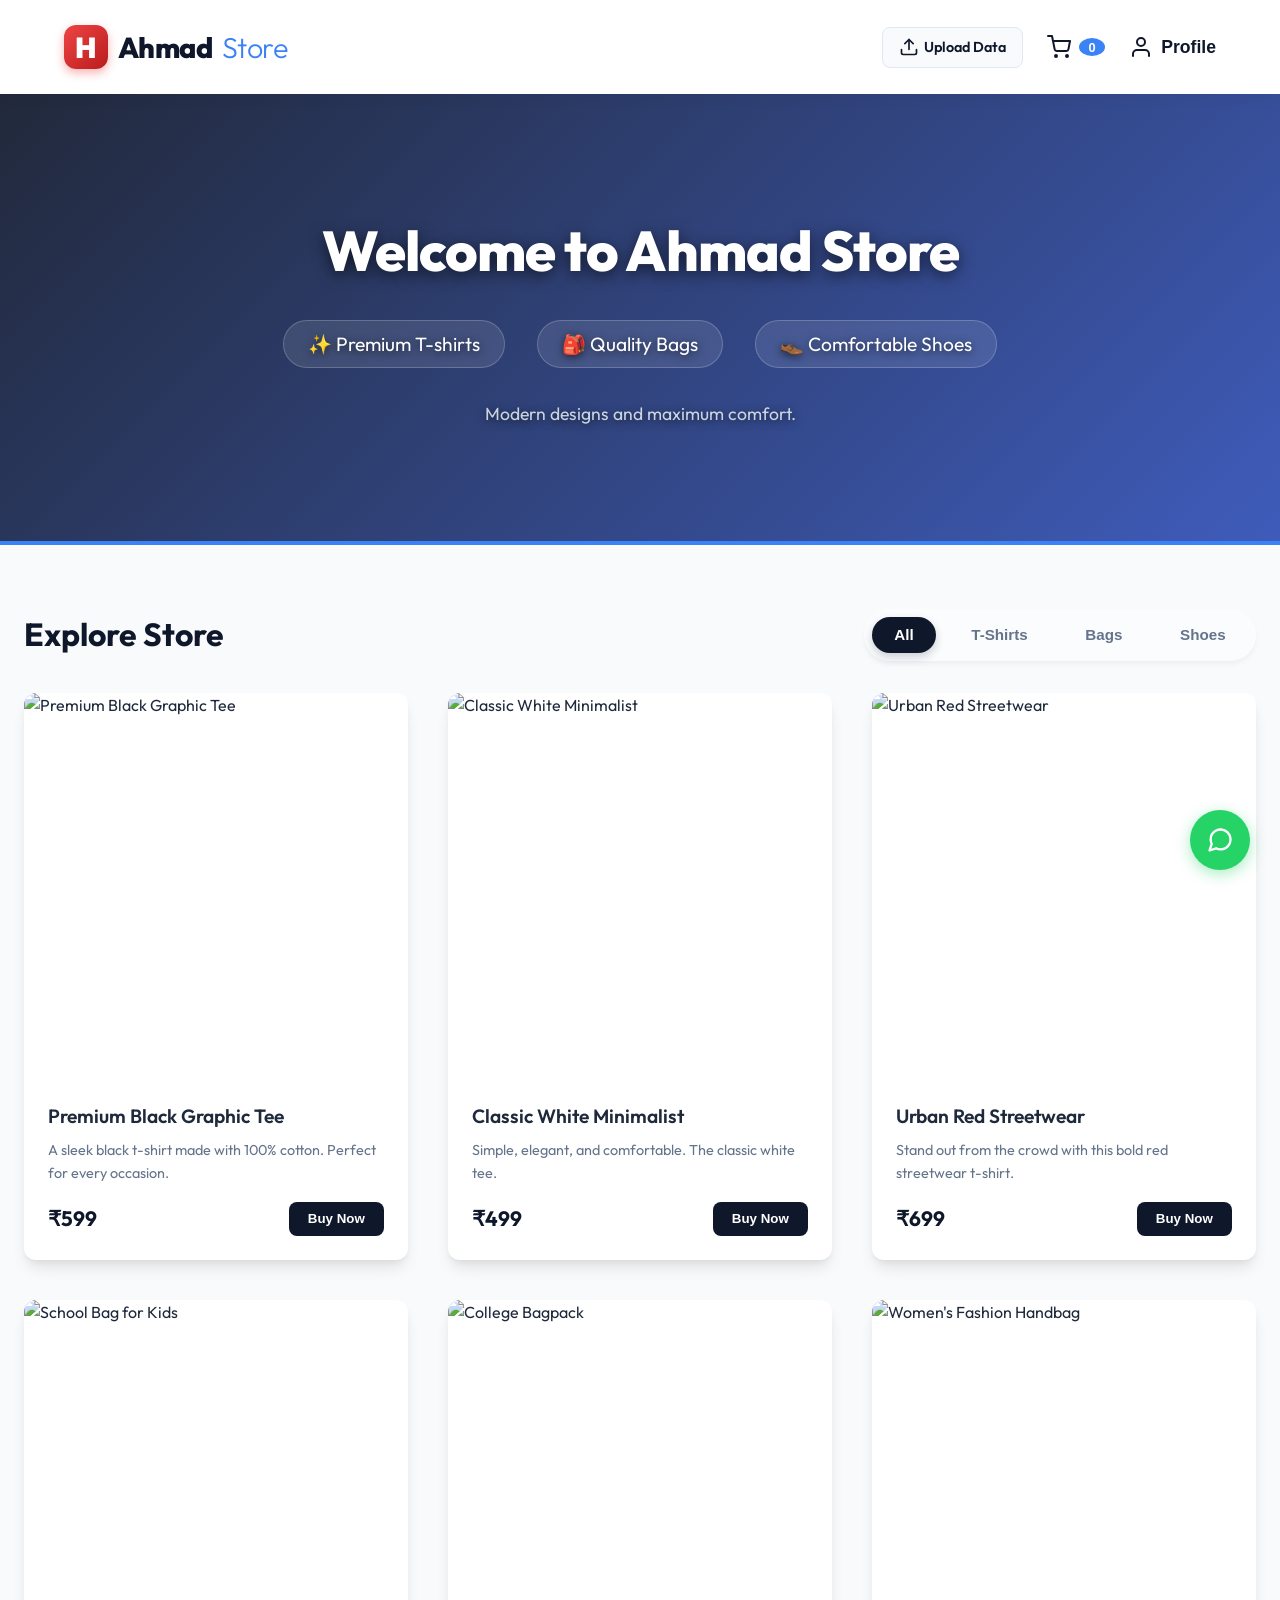
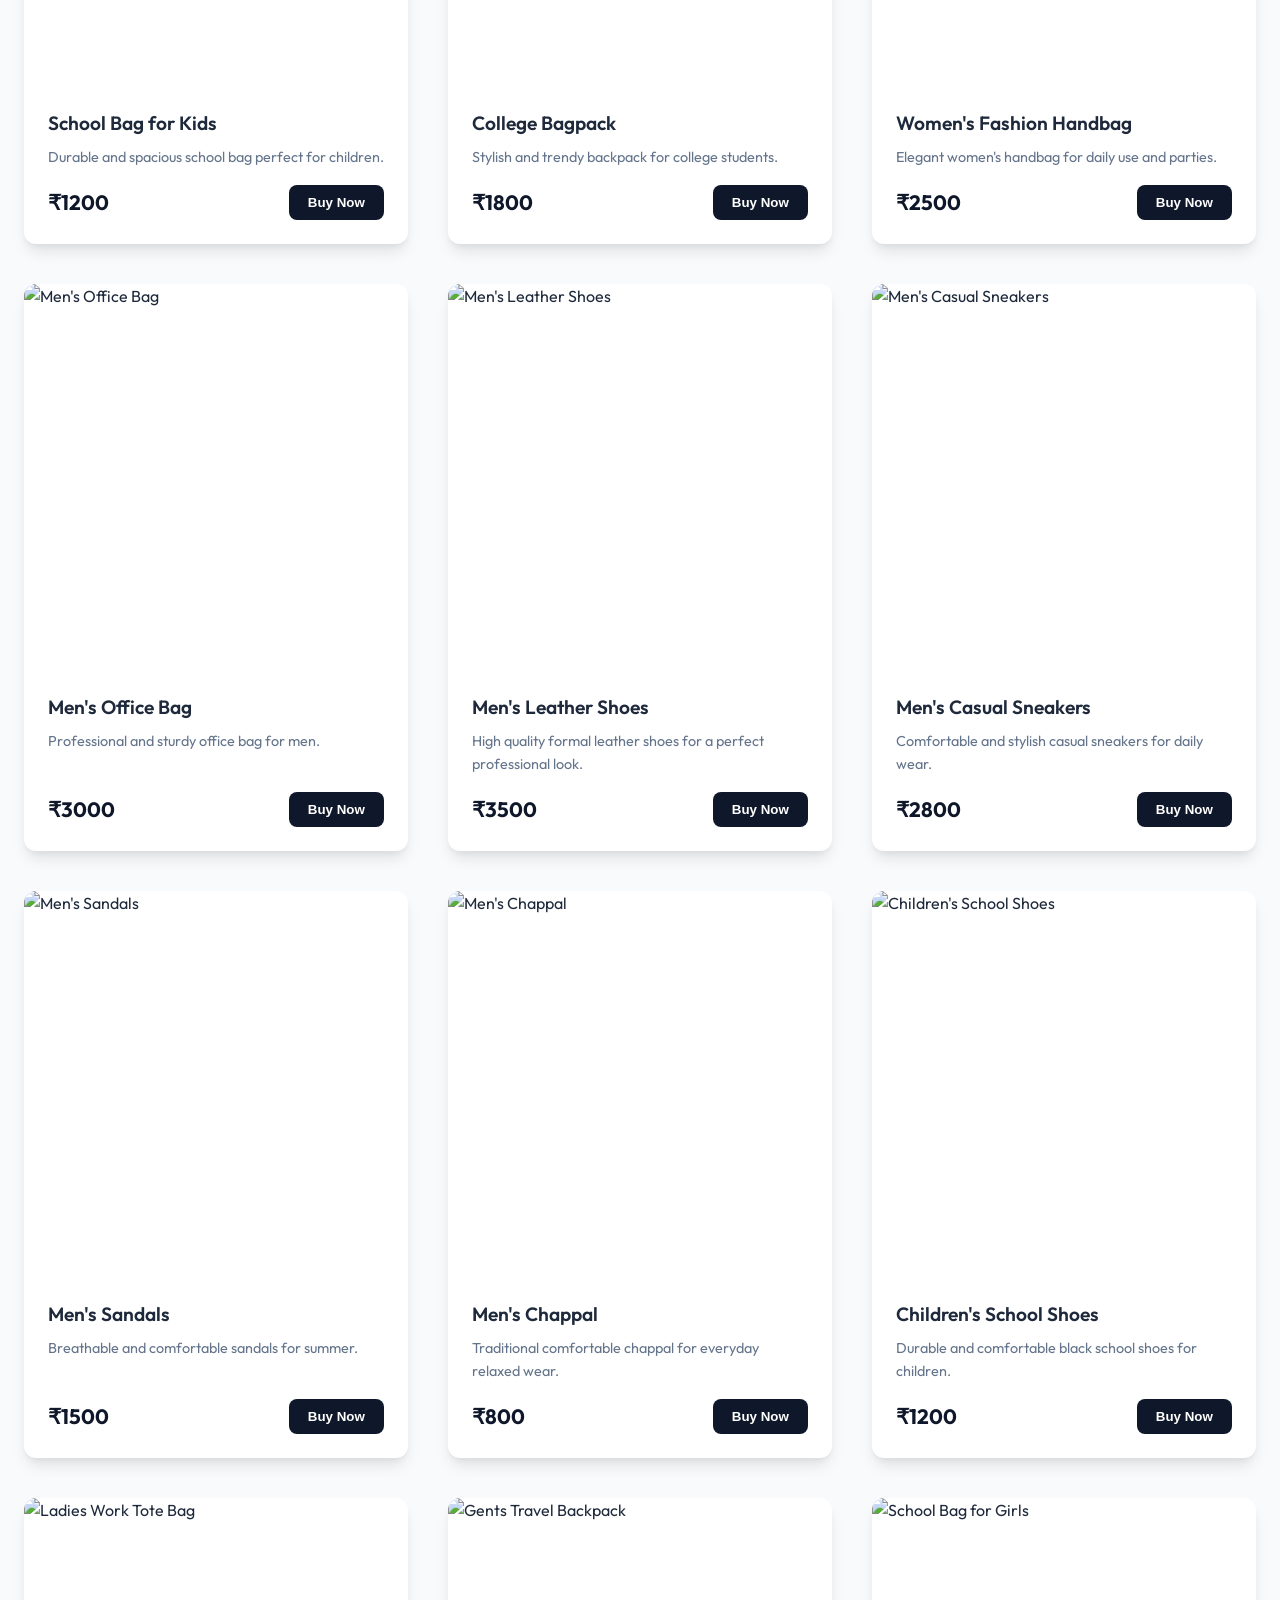
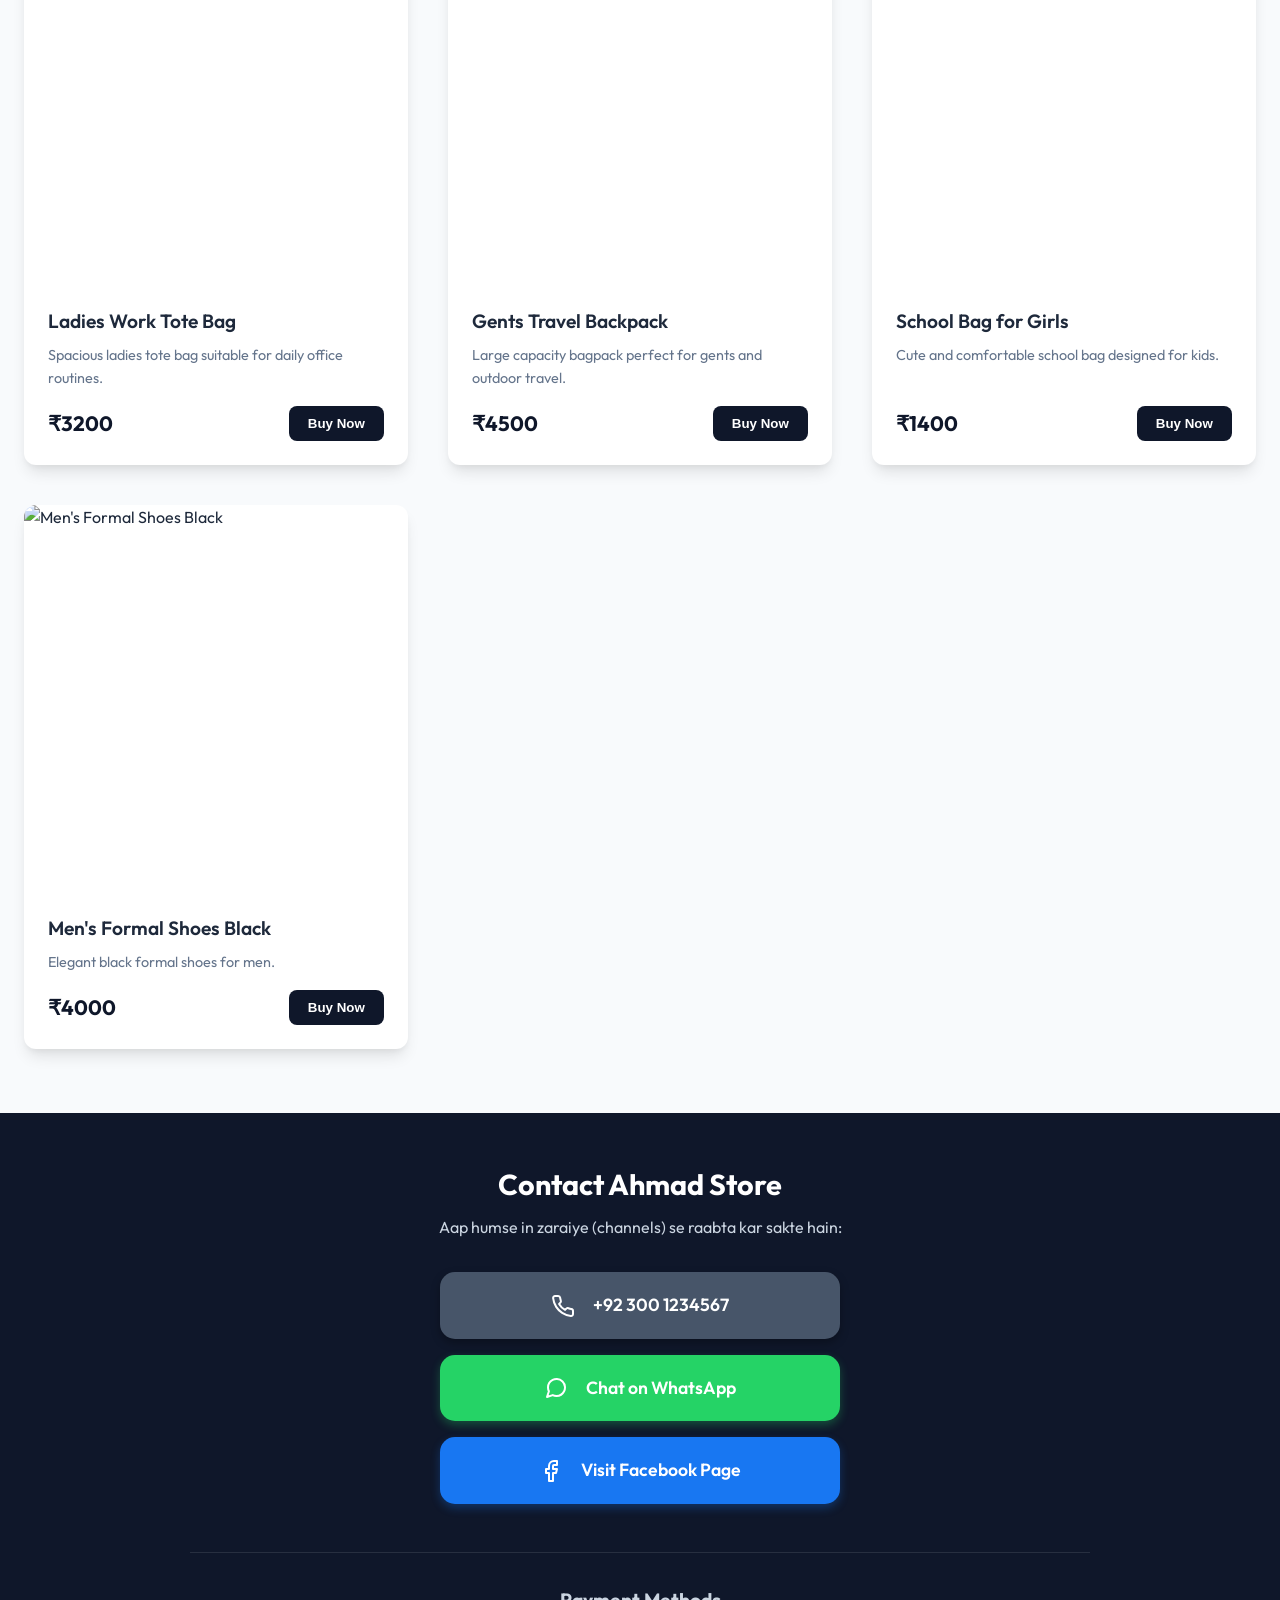
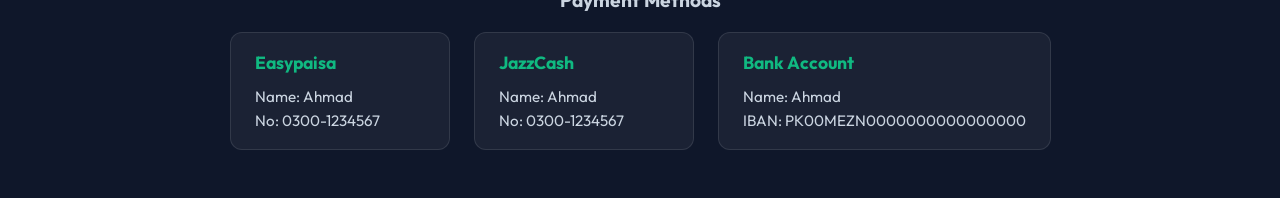
==== commit f93d5a37: "Add files via upload" ====
--- a/index.html
+++ b/index.html
@@ -194,7 +194,6 @@
         </div>
     </footer>
 
-    <!-- Purchase Success Modal -->
     <div class="modal-overlay" id="modal-overlay">
         <div class="modal">
             <h2>Thank You! 🎉</h2>
@@ -203,6 +202,13 @@
         </div>
     </div>
 
+    <!-- Floating WhatsApp Chat Button -->
+    <a href="#" id="floating-whatsapp" class="floating-chat-btn" target="_blank" aria-label="Chat with us on WhatsApp">
+        <svg width="28" height="28" viewBox="0 0 24 24" fill="none" stroke="currentColor" stroke-width="2" stroke-linecap="round" stroke-linejoin="round">
+            <path d="M21 11.5a8.38 8.38 0 0 1-.9 3.8 8.5 8.5 0 0 1-7.6 4.7 8.38 8.38 0 0 1-3.8-.9L3 21l1.9-5.7a8.38 8.38 0 0 1-.9-3.8 8.5 8.5 0 0 1 4.7-7.6 8.38 8.38 0 0 1 3.8-.9h.5a8.48 8.48 0 0 1 8 8v.5z"></path>
+        </svg>
+    </a>
+
     <!-- Data file load hone ke baad logic run hoga -->
     <script src="data.js"></script>
     <script src="app.js"></script>
--- a/style.css
+++ b/style.css
@@ -668,3 +668,35 @@
     color: var(--accent-color) !important;
     font-weight: 700 !important;
 }
+
+/* Floating WhatsApp Chat Button */
+.floating-chat-btn {
+    position: fixed;
+    bottom: 30px;
+    right: 30px;
+    background-color: #25D366;
+    color: white;
+    width: 60px;
+    height: 60px;
+    border-radius: 50%;
+    display: flex;
+    justify-content: center;
+    align-items: center;
+    box-shadow: 0 4px 15px rgba(37, 211, 102, 0.4);
+    z-index: 1000;
+    transition: var(--transition);
+}
+
+.floating-chat-btn:hover {
+    transform: scale(1.1) translateY(-5px);
+    box-shadow: 0 8px 25px rgba(37, 211, 102, 0.6);
+}
+
+@media (max-width: 600px) {
+    .floating-chat-btn {
+        bottom: 20px;
+        right: 20px;
+        width: 50px;
+        height: 50px;
+    }
+}
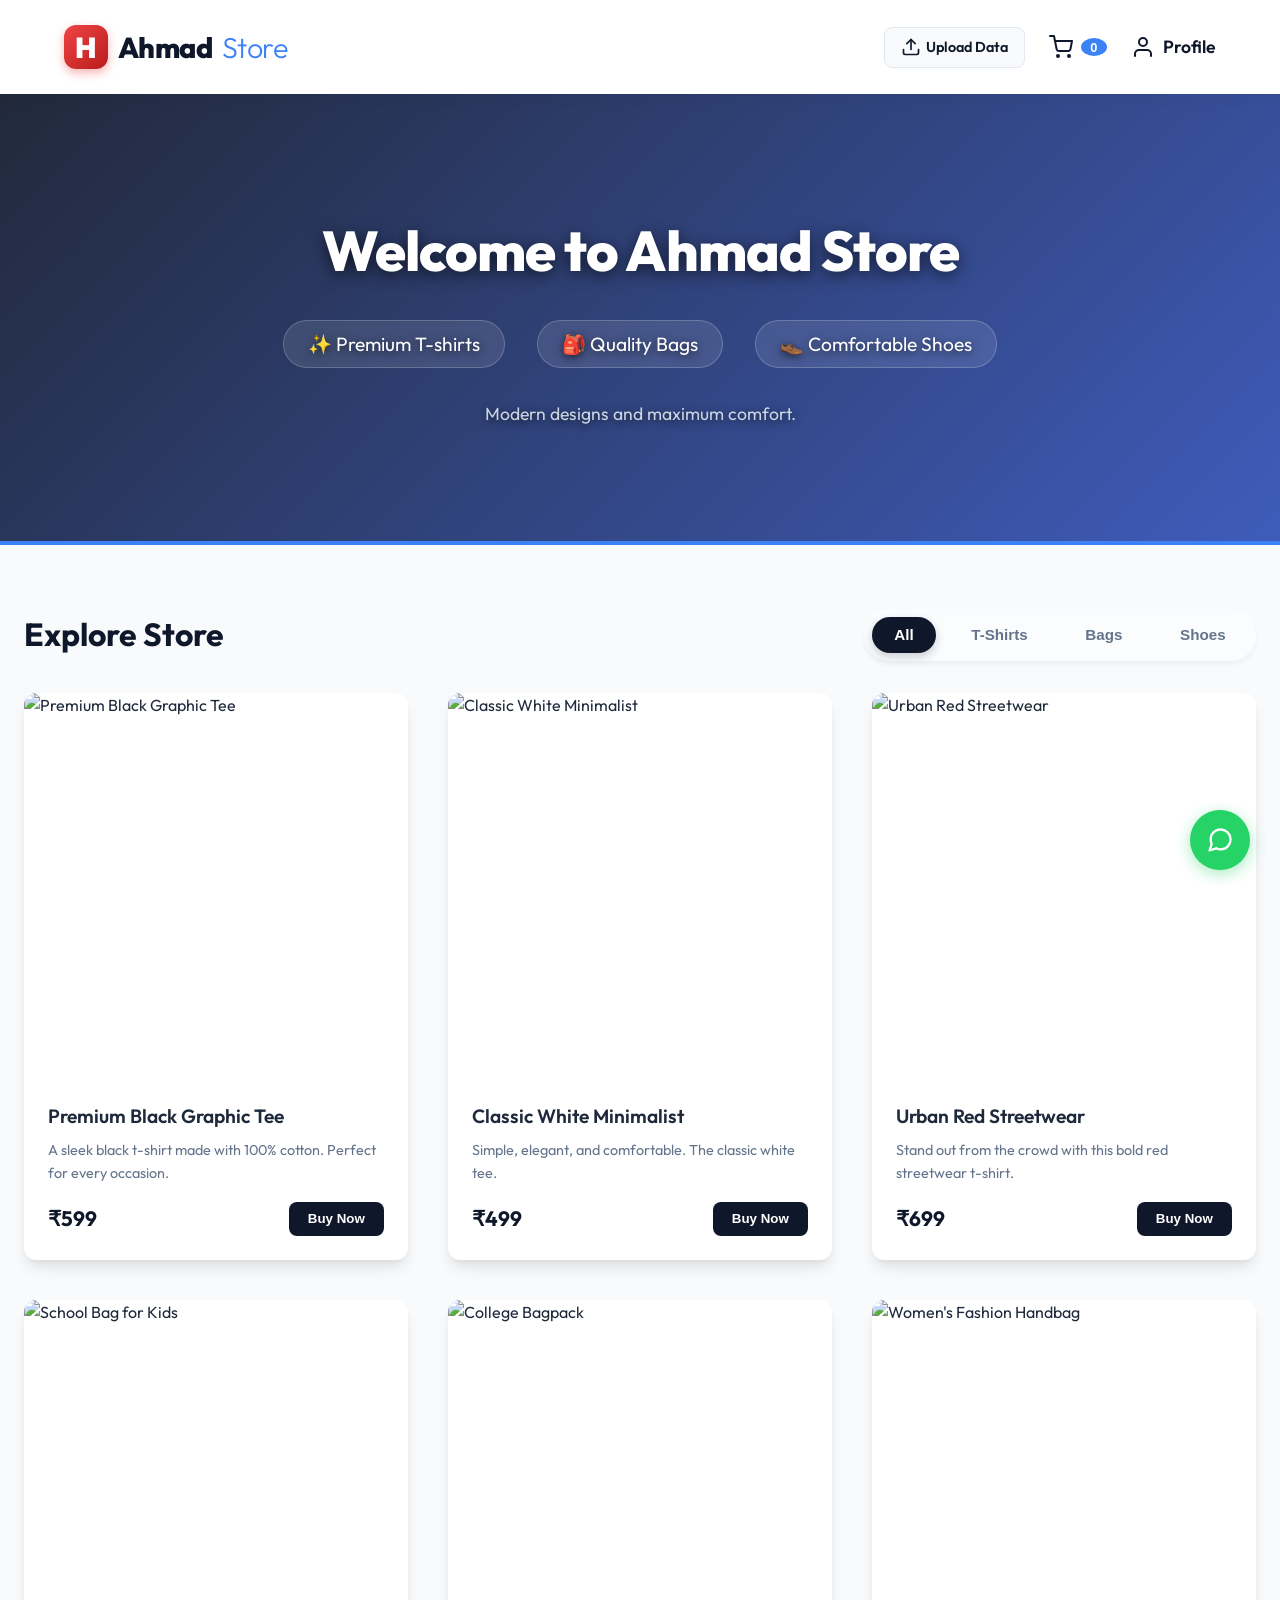
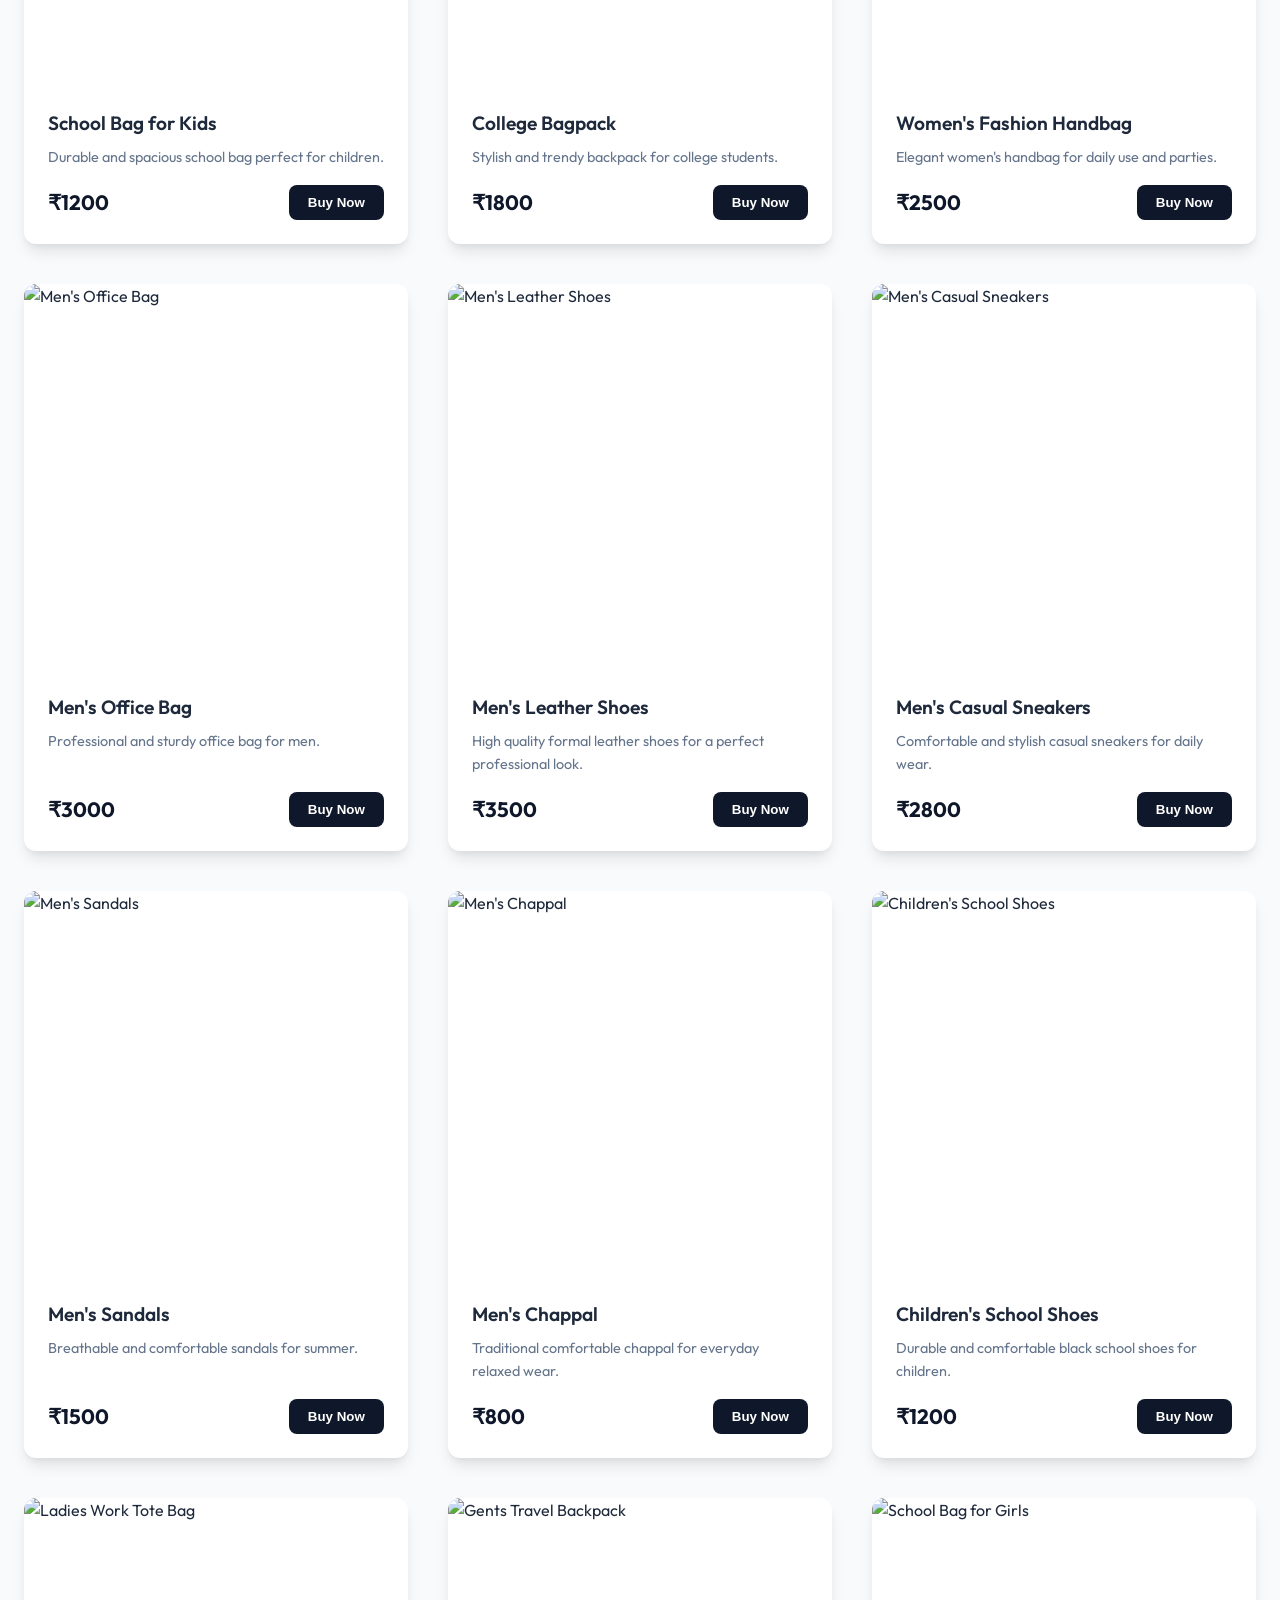
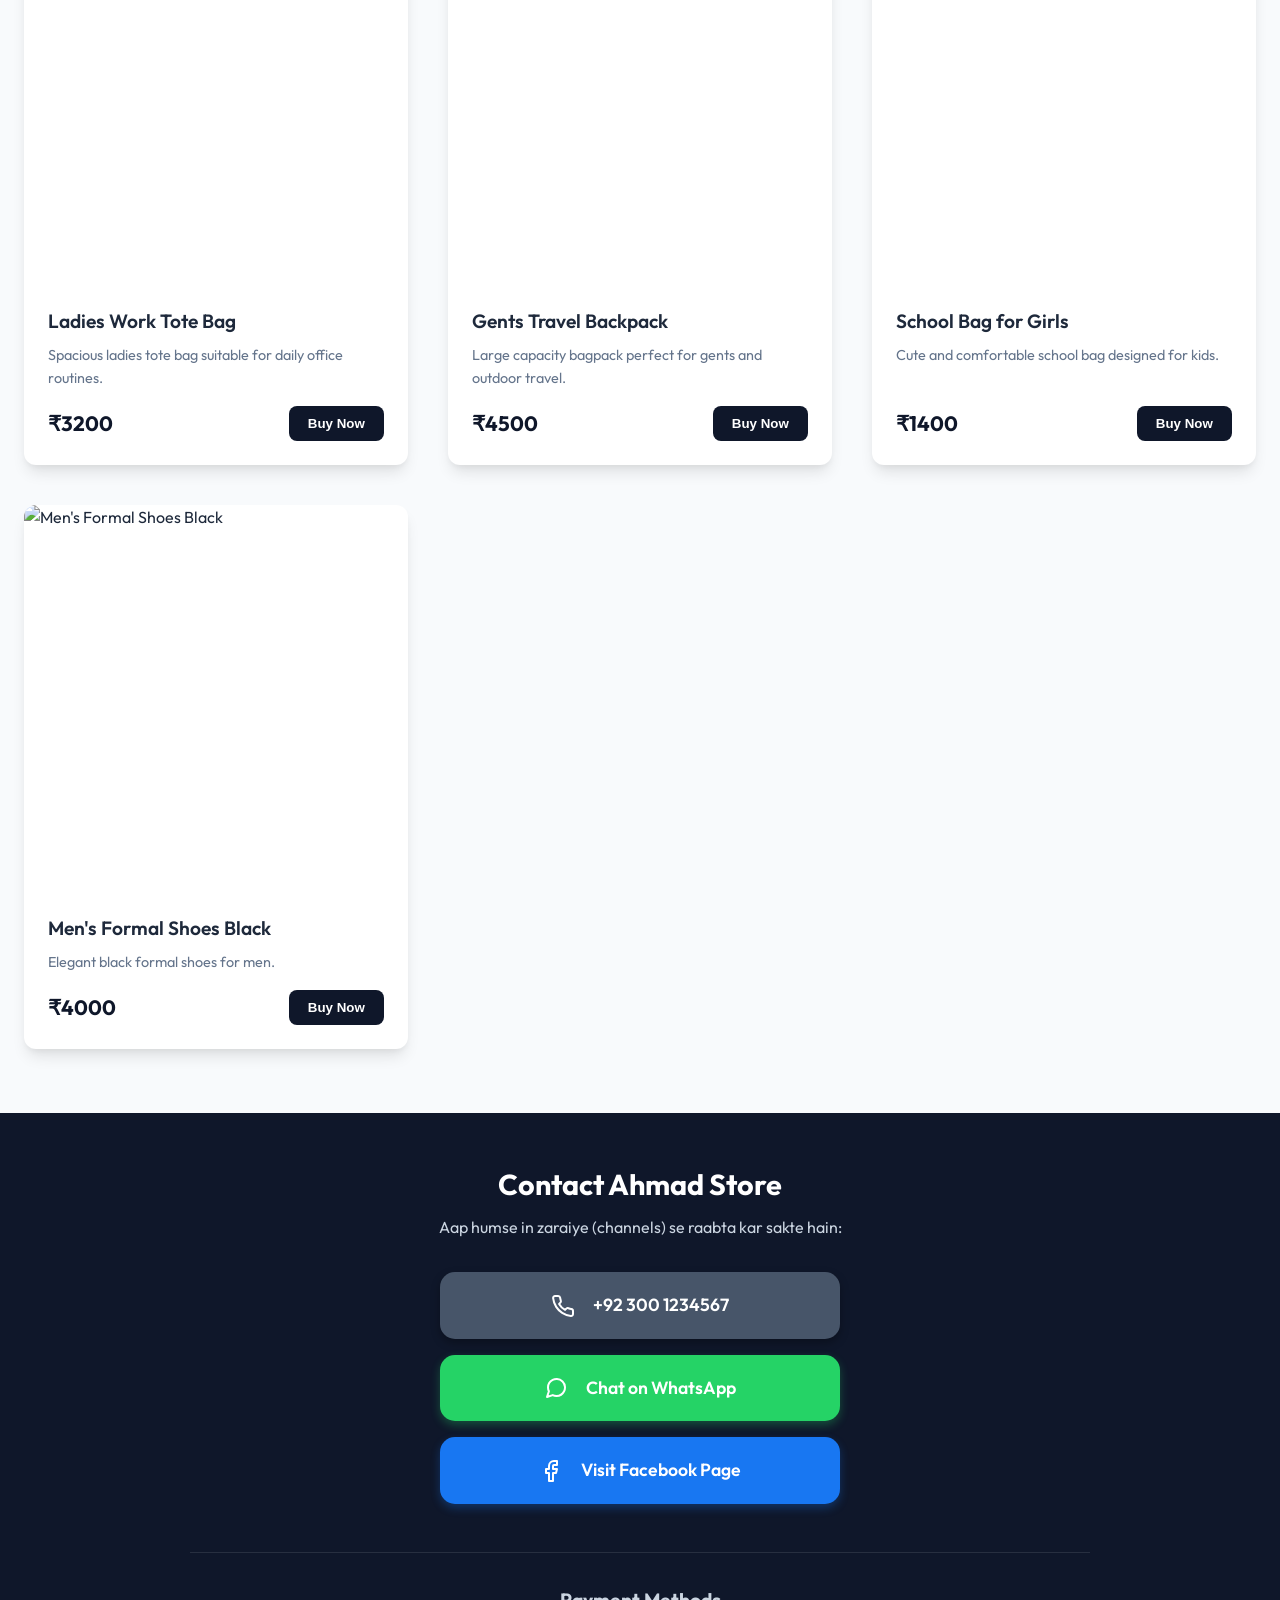
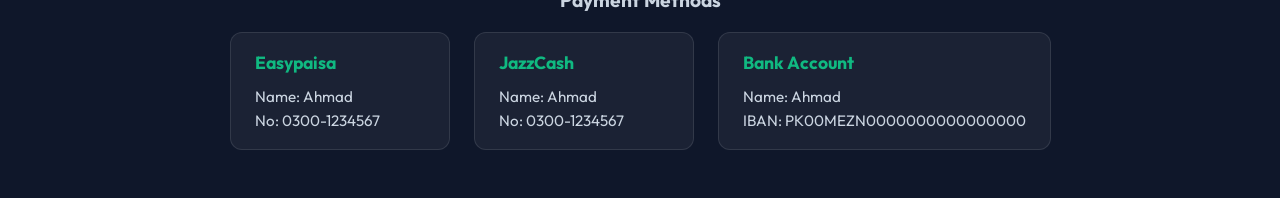
==== commit 9cff3ded: "Add files via upload" ====
--- a/index.html
+++ b/index.html
@@ -33,13 +33,13 @@
                 </svg>
                 <span class="cart-count" id="cart-count">0</span>
             </button>
-            <button class="profile-btn" id="profile-btn" aria-label="Profile">
+            <a href="profile.html" class="profile-btn" id="profile-btn" aria-label="Profile" style="text-decoration: none;">
                 <svg width="24" height="24" viewBox="0 0 24 24" fill="none" stroke="currentColor" stroke-width="2" stroke-linecap="round" stroke-linejoin="round">
                     <path d="M20 21v-2a4 4 0 0 0-4-4H8a4 4 0 0 0-4 4v2"></path>
                     <circle cx="12" cy="7" r="4"></circle>
                 </svg>
                 <span>Profile</span>
-            </button>
+            </a>
         </div>
     </header>
 
@@ -53,86 +53,7 @@
         <p style="text-shadow: 0 2px 8px rgba(0,0,0,0.6); font-size: 1.1rem; margin-top: 2rem; color: #cbd5e1;">Modern designs and maximum comfort.</p>
     </section>
 
-    <!-- Profile View (Initially Hidden) -->
-    <section class="profile-container" id="profile-container" style="display: none;">
-        <div class="profile-card">
-            <div class="profile-header">
-                <img src="https://images.unsplash.com/photo-1531297172315-823a8b274213?auto=format&fit=crop&w=200&h=200&q=80" alt="Allah Tala Trust" class="profile-avatar">
-                <div class="profile-title">
-                    <h2 id="prof-name">Ahmad's Profile</h2>
-                    <p class="spiritual-quote">Bismillah ir-Rahman ir-Rahim</p>
-                </div>
-            </div>
-            
-            <div class="profile-details">
-                <div class="detail-group">
-                    <label>Allah Tala Par Yaqeen (Trust)</label>
-                    <p class="highlight-text">Alhamdulillah, Everything is from Allah.</p>
-                </div>
-                <div class="detail-group">
-                    <label>Account Status</label>
-                    <p>Premium Member 🌟</p>
-                </div>
-                <div class="detail-group">
-                    <label>Store Owner</label>
-                    <p>Ahmad</p>
-                </div>
-            </div>
-            <button class="buy-btn" id="logout-btn" style="width: 100%; margin-top: 2rem; margin-bottom: 2rem;">Back to Store</button>
-            
-            <!-- Add New Product Form  moved INSIDE profile-->
-            <section class="add-product-section" id="add-product-section" style="margin-top: 2rem; border-top: 1px solid rgba(255,255,255,0.1); position: static;">
-                <div class="form-header">
-                    <h2 class="stylish-title" style="font-size: 1.4rem;">✨ Launch New Product</h2>
-                    <p class="stylish-subtitle">Manage your catalog right from here</p>
-                </div>
-                <form id="add-product-form" class="product-form">
-                    <div class="form-group">
-                        <label for="new-name">Product Title</label>
-                        <input type="text" id="new-name" placeholder="E.g. Vintage Blue Tee" required>
-                    </div>
-                    <div class="form-group">
-                        <label for="new-price">Retail Price (₹)</label>
-                        <input type="number" id="new-price" placeholder="E.g. 599" required min="1">
-                    </div>
-                    <div class="form-group">
-                        <label for="new-category">Category</label>
-                        <select id="new-category" required style="padding: 1rem; background: rgba(255, 255, 255, 0.04); border: 1px solid rgba(255, 255, 255, 0.1); border-radius: 10px; font-family: inherit; font-size: 1rem; color: white;">
-                            <option value="t-shirt" style="color: black;">T-Shirt</option>
-                            <option value="bag" style="color: black;">Bag</option>
-                            <option value="shoes" style="color: black;">Shoes</option>
-                            <option value="other" style="color: black;">Other</option>
-                        </select>
-                    </div>
-                    <div class="form-group">
-                        <label>Product Imagery</label>
-                        <div style="display: flex; flex-direction: column; gap: 8px; margin-top: 5px;">
-                            <input type="file" id="new-image-file" accept="image/*" required style="display: none;">
-                            <label for="new-image-file" class="form-upload-btn">
-                                <svg width="20" height="20" viewBox="0 0 24 24" fill="none" stroke="currentColor" stroke-width="2" stroke-linecap="round" stroke-linejoin="round" style="margin-right: 8px;"><rect x="3" y="3" width="18" height="18" rx="2" ry="2"></rect><circle cx="8.5" cy="8.5" r="1.5"></circle><polyline points="21 15 16 10 5 21"></polyline></svg>
-                                Browse Picture
-                            </label>
-                            <span id="file-name-display" class="file-name-text">No picture chosen</span>
-                        </div>
-                    </div>
-                    <div class="form-group form-full-width">
-                        <label for="new-desc">Engaging Description</label>
-                        <textarea id="new-desc" rows="3" placeholder="Craft a compelling story for this product..." required></textarea>
-                    </div>
-                    <div class="form-group form-full-width" style="margin-top: 0.5rem;">
-                        <button type="submit" class="submit-product-btn">
-                            <svg width="20" height="20" viewBox="0 0 24 24" fill="none" stroke="currentColor" stroke-width="2" stroke-linecap="round" stroke-linejoin="round" style="margin-right: 8px;"><path d="M12 20v-8m0 0V4m0 8h8m-8 0H4"></path></svg>
-                            Publish to Store
-                        </button>
-                        <button type="button" id="export-data-btn" class="export-btn" title="Backup your dynamic catalog to a JSON file">
-                            <svg width="18" height="18" viewBox="0 0 24 24" fill="none" stroke="currentColor" stroke-width="2" stroke-linecap="round" stroke-linejoin="round" style="margin-right: 8px;"><path d="M19 21H5a2 2 0 0 1-2-2V5a2 2 0 0 1 2-2h11l5 5v11a2 2 0 0 1-2 2z"></path><polyline points="17 21 17 13 7 13 7 21"></polyline><polyline points="7 3 7 8 15 8"></polyline></svg>
-                            Backup Catalog
-                        </button>
-                    </div>
-                </form>
-            </section>
-        </div>
-    </section>
+
 
     <main class="shop-container" id="main-shop">
         <div class="main-content" style="width: 100%;">
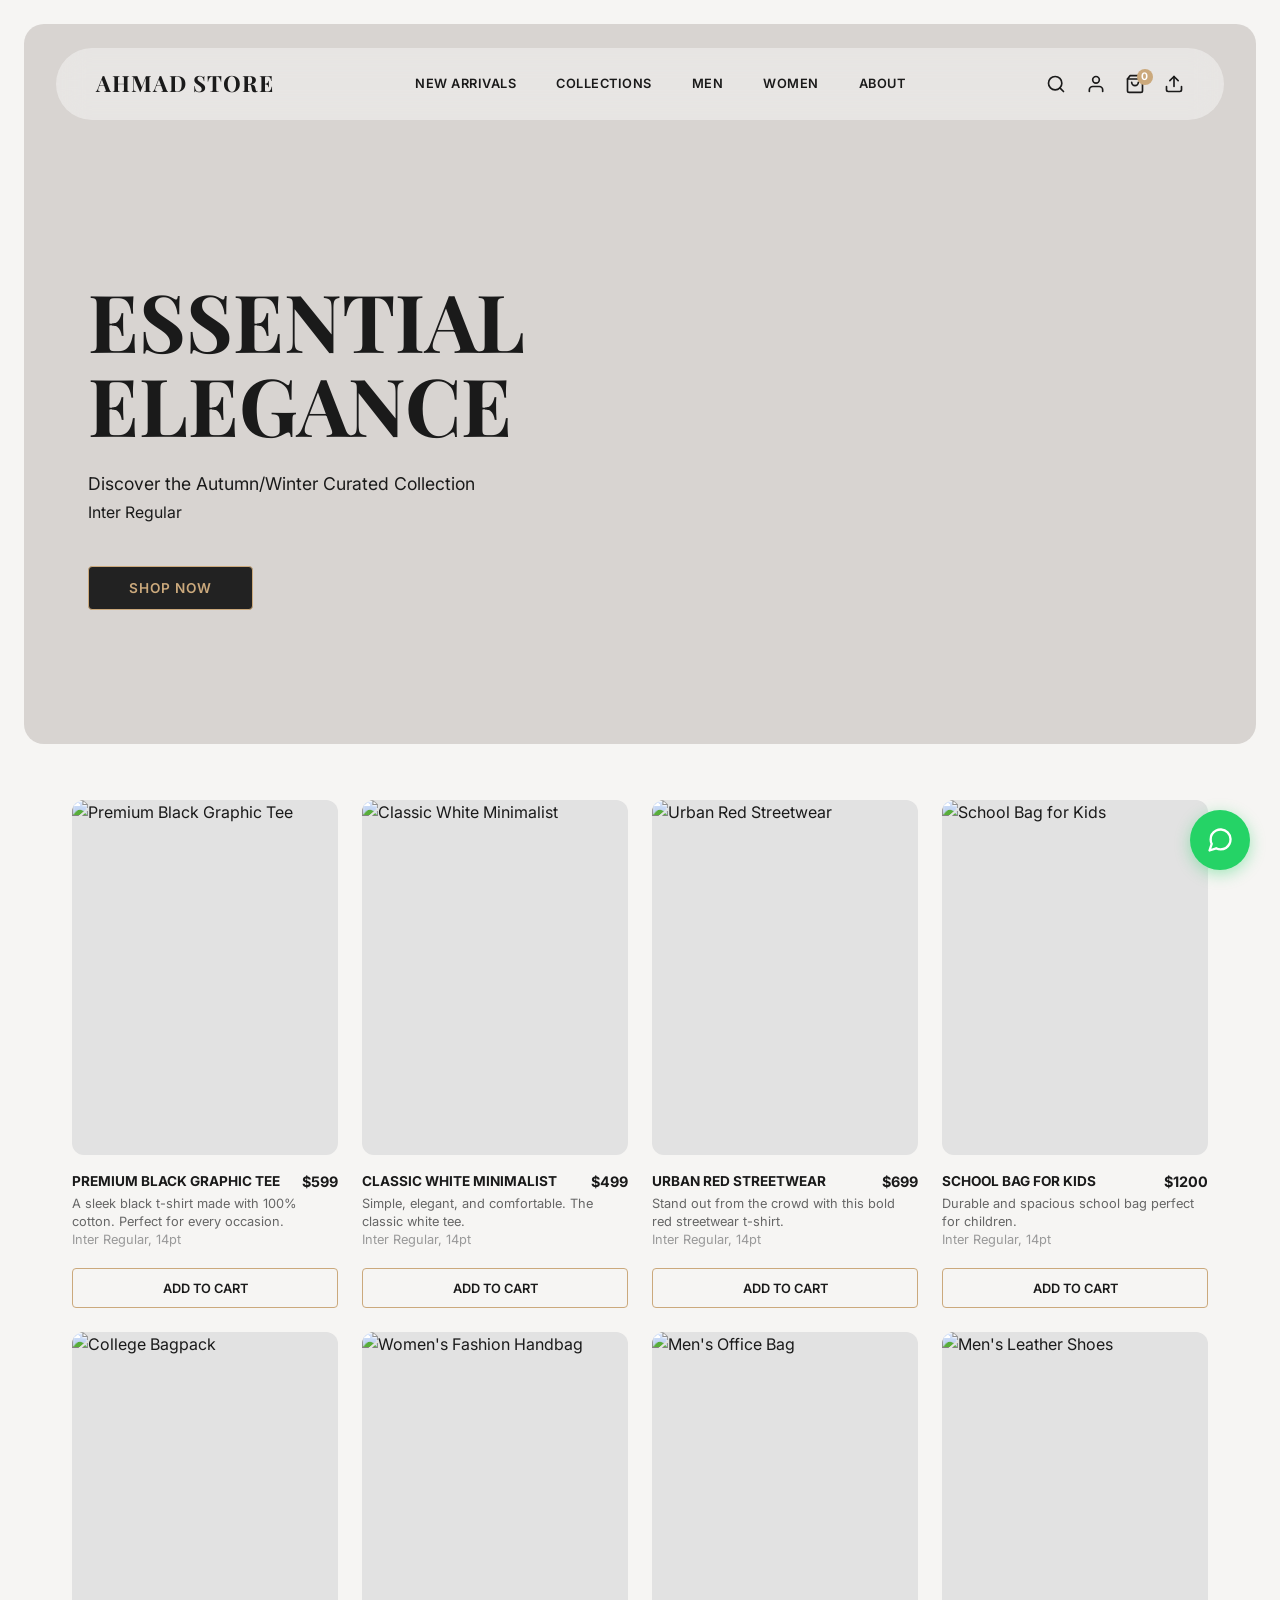
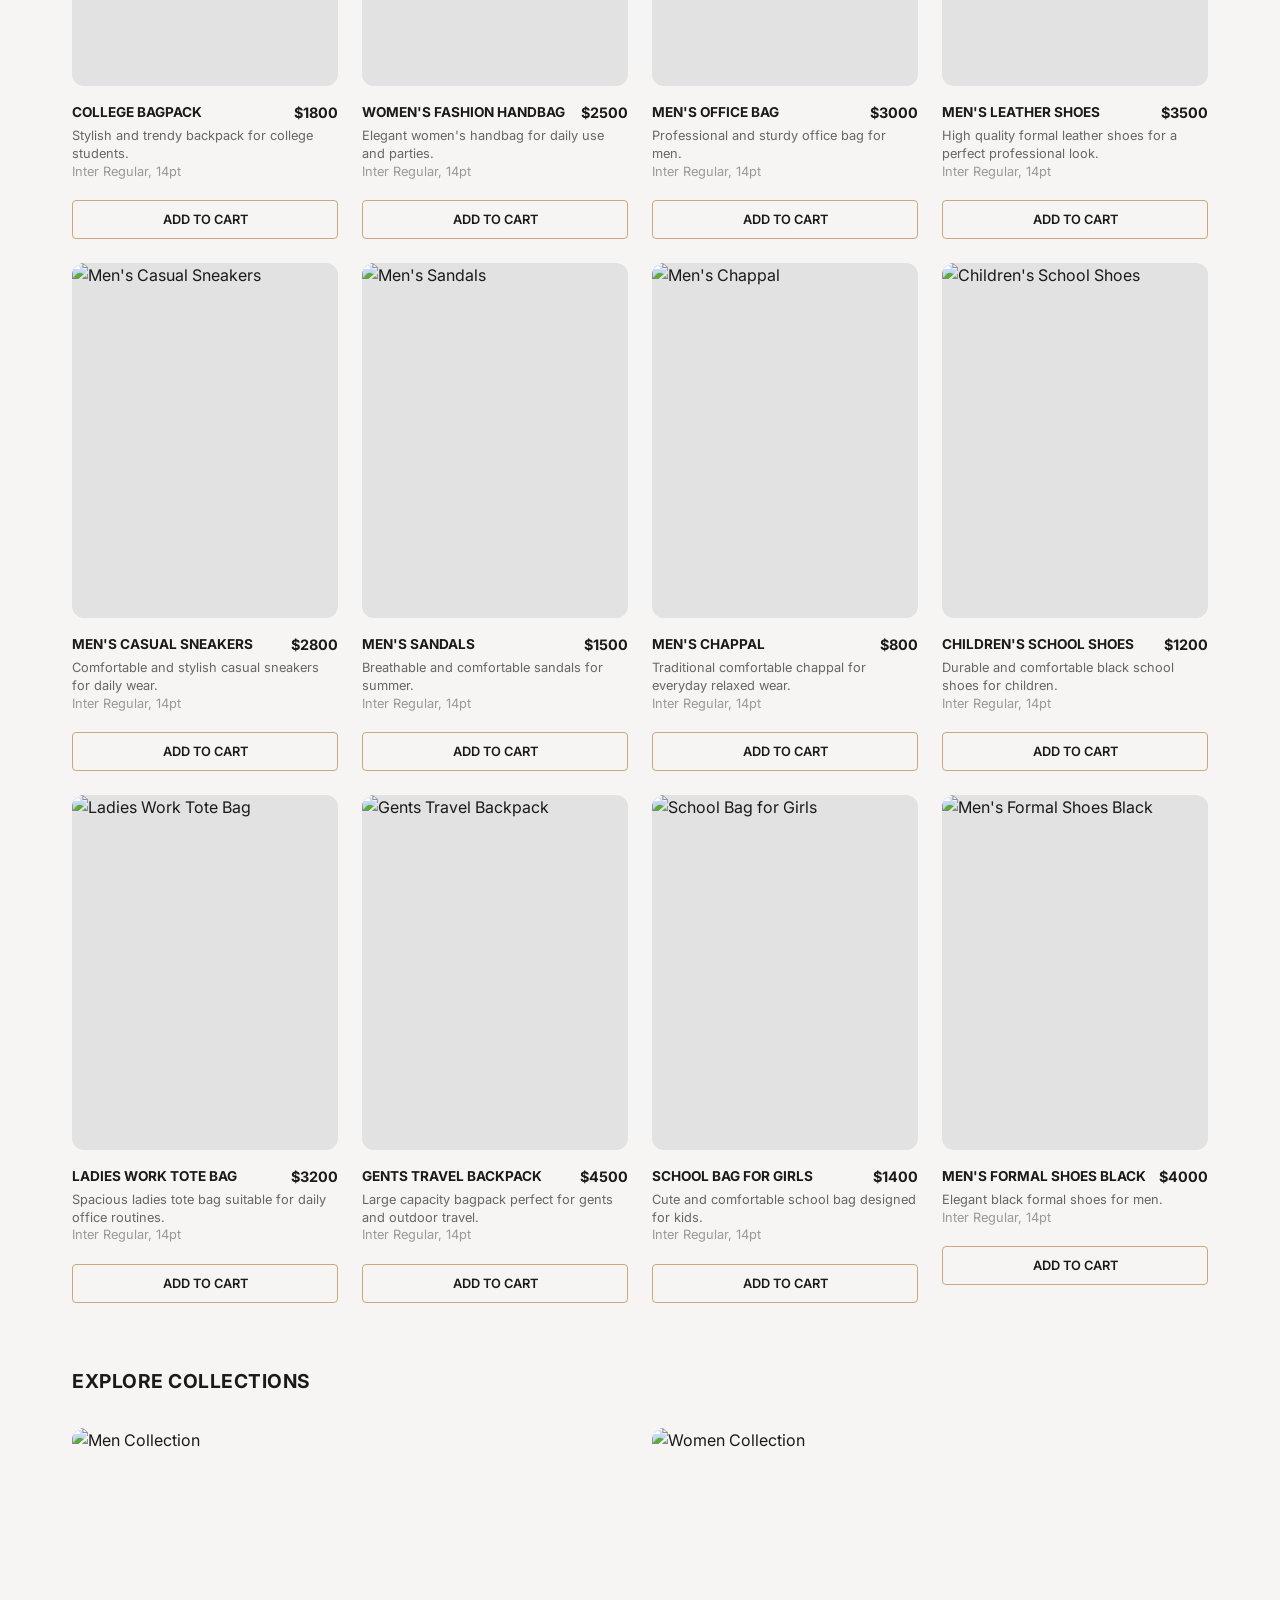
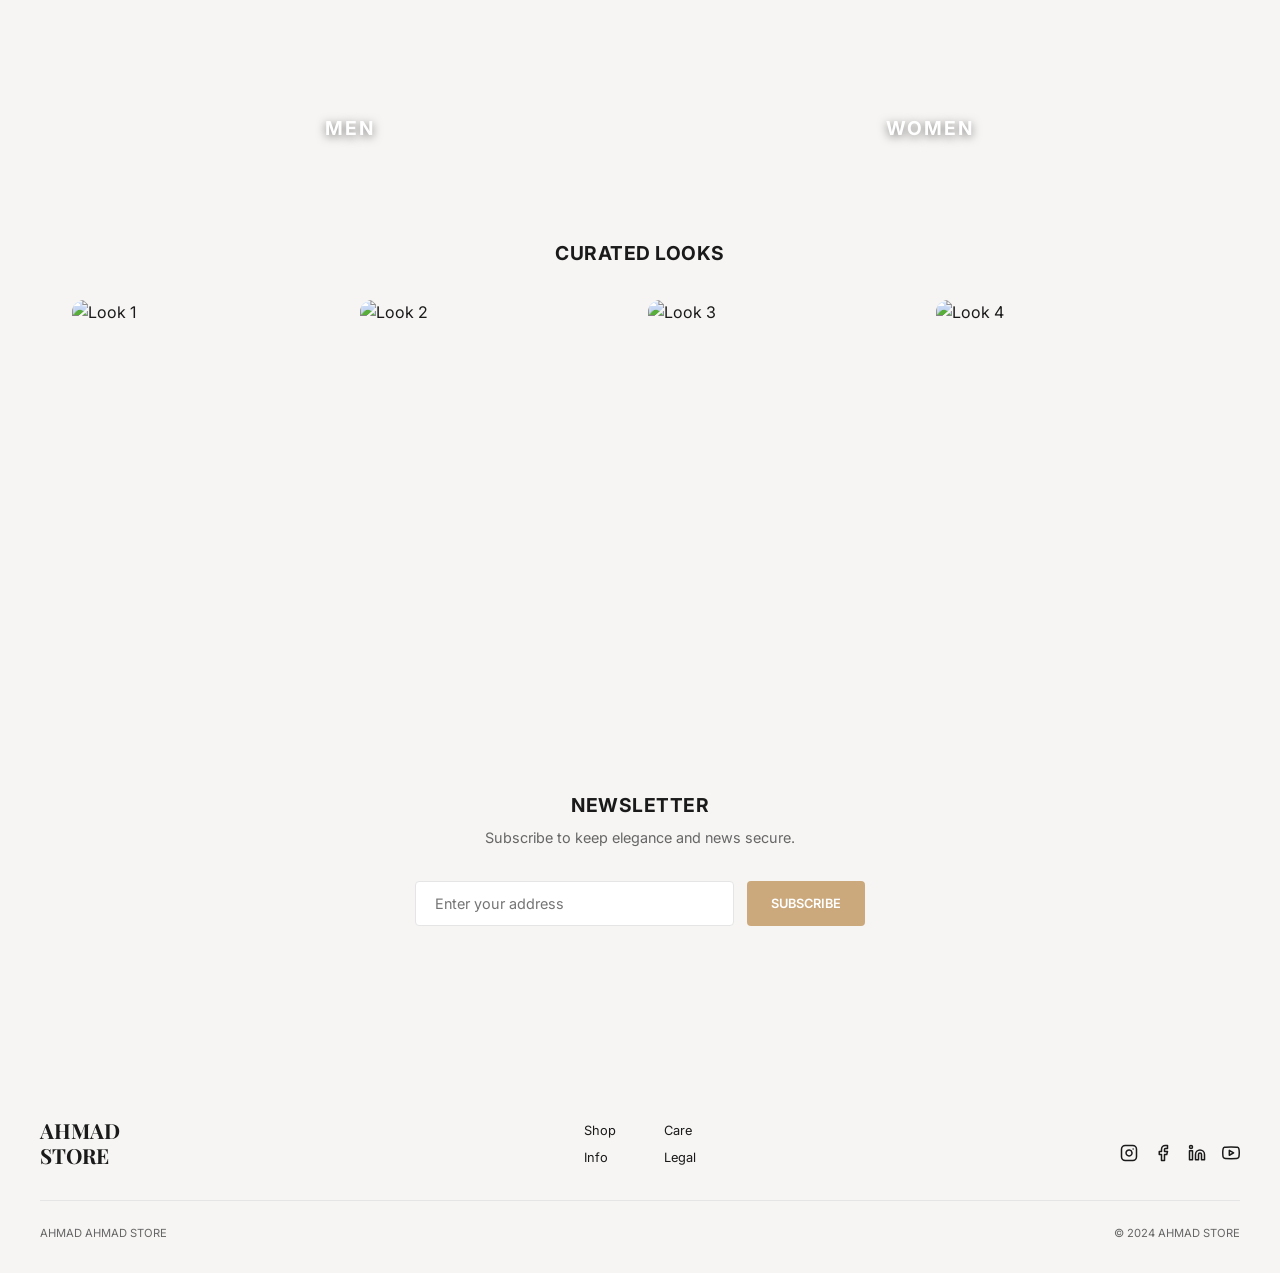
==== commit 7a3d7ab0: "Add files via upload" ====
--- a/index.html
+++ b/index.html
@@ -3,118 +3,132 @@
 <head>
     <meta charset="UTF-8">
     <meta name="viewport" content="width=device-width, initial-scale=1.0">
-    <title>Ahmad - Premium T-Shirts</title>
-    <meta name="description" content="Ahmad Store - Purchase premium quality t-shirts easily.">
+    <title>Ahmad Store - Essential Elegance</title>
+    <meta name="description" content="Ahmad Store - Discover the Autumn/Winter Curated Collection">
     <link rel="stylesheet" href="style.css">
-    <link href="https://fonts.googleapis.com/css2?family=Outfit:wght@300;400;600;700;800&display=swap" rel="stylesheet">
+    <link rel="preconnect" href="https://fonts.googleapis.com">
+    <link rel="preconnect" href="https://fonts.gstatic.com" crossorigin>
+    <link href="https://fonts.googleapis.com/css2?family=Inter:wght@300;400;500;600;700&family=Playfair+Display:ital,wght@0,400;0,600;0,700;1,400&display=swap" rel="stylesheet">
 </head>
 <body>
 
-    <header>
-        <div class="brand">
-            <div class="logo-icon">H</div>
-            Ahmad<span>Store</span>
-        </div>
-        <div class="header-actions">
-            <label for="data-upload" class="upload-btn">
-                <svg width="20" height="20" viewBox="0 0 24 24" fill="none" stroke="currentColor" stroke-width="2" stroke-linecap="round" stroke-linejoin="round" style="margin-right: 5px;">
-                    <path d="M21 15v4a2 2 0 0 1-2 2H5a2 2 0 0 1-2-2v-4"></path>
-                    <polyline points="17 8 12 3 7 8"></polyline>
-                    <line x1="12" y1="3" x2="12" y2="15"></line>
-                </svg>
-                Upload Data
-            </label>
-            <input type="file" id="data-upload" accept=".json" style="display: none;">
-            <button class="cart-btn" aria-label="Cart">
-                <svg width="24" height="24" viewBox="0 0 24 24" fill="none" stroke="currentColor" stroke-width="2" stroke-linecap="round" stroke-linejoin="round">
-                    <circle cx="9" cy="21" r="1"></circle>
-                    <circle cx="20" cy="21" r="1"></circle>
-                    <path d="M1 1h4l2.68 13.39a2 2 0 0 0 2 1.61h9.72a2 2 0 0 0 2-1.61L23 6H6"></path>
-                </svg>
-                <span class="cart-count" id="cart-count">0</span>
-            </button>
-            <a href="profile.html" class="profile-btn" id="profile-btn" aria-label="Profile" style="text-decoration: none;">
-                <svg width="24" height="24" viewBox="0 0 24 24" fill="none" stroke="currentColor" stroke-width="2" stroke-linecap="round" stroke-linejoin="round">
-                    <path d="M20 21v-2a4 4 0 0 0-4-4H8a4 4 0 0 0-4 4v2"></path>
-                    <circle cx="12" cy="7" r="4"></circle>
-                </svg>
-                <span>Profile</span>
-            </a>
-        </div>
-    </header>
+    <div class="hero-wrapper">
+        <section class="hero" id="hero-section">
+            <header class="floating-header">
+                <div class="brand">
+                    AHMAD STORE
+                </div>
+                <nav class="main-nav">
+                    <a href="#">NEW ARRIVALS</a>
+                    <a href="#">COLLECTIONS</a>
+                    <a href="#">MEN</a>
+                    <a href="#">WOMEN</a>
+                    <a href="#">ABOUT</a>
+                </nav>
+                <div class="header-actions">
+                    <a href="#" class="icon-btn search-btn" aria-label="Search">
+                        <svg width="20" height="20" viewBox="0 0 24 24" fill="none" stroke="currentColor" stroke-width="2" stroke-linecap="round" stroke-linejoin="round"><circle cx="11" cy="11" r="8"></circle><line x1="21" y1="21" x2="16.65" y2="16.65"></line></svg>
+                    </a>
+                    <a href="profile.html" class="icon-btn profile-btn" id="profile-btn" aria-label="Profile">
+                        <svg width="20" height="20" viewBox="0 0 24 24" fill="none" stroke="currentColor" stroke-width="2" stroke-linecap="round" stroke-linejoin="round"><path d="M20 21v-2a4 4 0 0 0-4-4H8a4 4 0 0 0-4 4v2"></path><circle cx="12" cy="7" r="4"></circle></svg>
+                    </a>
+                    <button class="icon-btn cart-btn" aria-label="Cart" style="position:relative;">
+                        <svg width="20" height="20" viewBox="0 0 24 24" fill="none" stroke="currentColor" stroke-width="2" stroke-linecap="round" stroke-linejoin="round"><path d="M6 2L3 6v14a2 2 0 0 0 2 2h14a2 2 0 0 0 2-2V6l-3-4z"></path><line x1="3" y1="6" x2="21" y2="6"></line><path d="M16 10a4 4 0 0 1-8 0"></path></svg>
+                        <span class="cart-count badge" id="cart-count">0</span>
+                    </button>
+                    <!-- Keep the upload button hidden or styled as icon -->
+                    <label for="data-upload" class="icon-btn" aria-label="Upload Data" title="Upload JSON">
+                        <svg width="20" height="20" viewBox="0 0 24 24" fill="none" stroke="currentColor" stroke-width="2" stroke-linecap="round" stroke-linejoin="round">
+                            <path d="M21 15v4a2 2 0 0 1-2 2H5a2 2 0 0 1-2-2v-4"></path>
+                            <polyline points="17 8 12 3 7 8"></polyline>
+                            <line x1="12" y1="3" x2="12" y2="15"></line>
+                        </svg>
+                    </label>
+                    <input type="file" id="data-upload" accept=".json" style="display: none;">
+                </div>
+            </header>
 
-    <section class="hero" id="hero-section" style="background: linear-gradient(135deg, rgba(15, 23, 42, 0.92), rgba(30, 64, 175, 0.85)), url('https://images.unsplash.com/photo-1441986300917-64674bd600d8?auto=format&fit=crop&w=1920&q=80') center/cover no-repeat; padding: 7rem 1rem; border-bottom: 4px solid #3b82f6;">
-        <h1 style="text-shadow: 0 4px 15px rgba(0,0,0,0.6); font-size: 3.5rem; letter-spacing: -1px; margin-bottom: 1.5rem;">Welcome to Ahmad Store</h1>
-        <div style="display: flex; justify-content: center; gap: 2rem; flex-wrap: wrap; text-shadow: 0 2px 8px rgba(0,0,0,0.6); font-size: 1.2rem; margin-top: 1rem;">
-            <span style="background: rgba(255,255,255,0.1); padding: 0.5rem 1.5rem; border-radius: 30px; border: 1px solid rgba(255,255,255,0.2);">✨ Premium T-shirts</span>
-            <span style="background: rgba(255,255,255,0.1); padding: 0.5rem 1.5rem; border-radius: 30px; border: 1px solid rgba(255,255,255,0.2);">🎒 Quality Bags</span>
-            <span style="background: rgba(255,255,255,0.1); padding: 0.5rem 1.5rem; border-radius: 30px; border: 1px solid rgba(255,255,255,0.2);">👞 Comfortable Shoes</span>
-        </div>
-        <p style="text-shadow: 0 2px 8px rgba(0,0,0,0.6); font-size: 1.1rem; margin-top: 2rem; color: #cbd5e1;">Modern designs and maximum comfort.</p>
-    </section>
-
+            <div class="hero-content">
+                <h1 class="hero-title">ESSENTIAL<br>ELEGANCE</h1>
+                <p class="hero-subtitle">Discover the Autumn/Winter Curated Collection<br><span style="font-family: 'Inter', sans-serif; font-size: 0.9em;">Inter Regular</span></p>
+                <button class="shop-now-btn">SHOP NOW</button>
+            </div>
+        </section>
+    </div>
 
 
     <main class="shop-container" id="main-shop">
-        <div class="main-content" style="width: 100%;">
-            <div class="store-header" style="display: flex; justify-content: space-between; align-items: center; margin-bottom: 2rem; flex-wrap: wrap; gap: 1rem;">
-                <h2 class="section-title" style="margin-bottom: 0; text-align: left;">Explore Store</h2>
-                <div class="filter-chips" id="filter-container">
-                    <button class="filter-btn active" data-category="all">All</button>
-                    <button class="filter-btn" data-category="t-shirt">T-Shirts</button>
-                    <button class="filter-btn" data-category="bag">Bags</button>
-                    <button class="filter-btn" data-category="shoes">Shoes</button>
+        <div class="product-grid" id="product-grid">
+            <!-- Products will be injected here dynamically by app.js -->
+        </div>
+
+        <section class="explore-collections">
+            <h2 class="section-title">EXPLORE COLLECTIONS</h2>
+            <div class="collections-grid">
+                <div class="collection-card">
+                    <img src="https://plus.unsplash.com/premium_photo-1673356301535-224a0fdcb0c9?auto=format&fit=crop&q=80&w=800" alt="Men Collection">
+                    <div class="collection-overlay">
+                        <h3>MEN</h3>
+                    </div>
+                </div>
+                <div class="collection-card">
+                    <img src="https://images.unsplash.com/photo-1550614000-4b95dd5787eb?auto=format&fit=crop&q=80&w=800" alt="Women Collection">
+                    <div class="collection-overlay">
+                        <h3>WOMEN</h3>
+                    </div>
                 </div>
             </div>
-            
-            <div class="product-grid" id="product-grid">
-                <!-- Products will be injected here dynamically by app.js from data.js -->
+        </section>
+
+        <section class="curated-looks">
+            <h2 class="section-title">CURATED LOOKS</h2>
+            <div class="looks-grid">
+                <div class="look-card"><img src="https://plus.unsplash.com/premium_photo-1698260717285-b9b5c3d4af94?auto=format&fit=crop&q=80&w=600" alt="Look 1"></div>
+                <div class="look-card"><img src="https://images.unsplash.com/photo-1588117305388-c2631a279f82?auto=format&fit=crop&q=80&w=600" alt="Look 2"></div>
+                <div class="look-card"><img src="https://images.unsplash.com/photo-1617137968427-85924c800a22?auto=format&fit=crop&q=80&w=600" alt="Look 3"></div>
+                <div class="look-card"><img src="https://plus.unsplash.com/premium_photo-1690038820468-b800c82de4d7?auto=format&fit=crop&q=80&w=600" alt="Look 4"></div>
             </div>
-        </div>
+        </section>
+
+        <section class="newsletter-section">
+            <h2 class="section-title">NEWSLETTER</h2>
+            <p>Subscribe to keep elegance and news secure.</p>
+            <form class="newsletter-form" onsubmit="event.preventDefault();">
+                <input type="email" placeholder="Enter your address" required>
+                <button type="submit">SUBSCRIBE</button>
+            </form>
+        </section>
     </main>
 
     <footer class="footer">
         <div class="footer-content">
-            <h3>Contact Ahmad Store</h3>
-            <p>Aap humse in zaraiye (channels) se raabta kar sakte hain:</p>
-            <div class="social-links" style="display: flex; flex-direction: column; max-width: 400px; margin: 0 auto; gap: 1rem;">
-                <a href="#" id="contact-phone" class="social-btn phone-btn" style="justify-content: center; padding: 1.2rem; font-size: 1.1rem; border-radius: 15px; box-shadow: 0 4px 10px rgba(0,0,0,0.3);">
-                    <svg width="24" height="24" viewBox="0 0 24 24" fill="none" stroke="currentColor" stroke-width="2" stroke-linecap="round" stroke-linejoin="round" style="margin-right: 10px;"><path d="M22 16.92v3a2 2 0 0 1-2.18 2 19.79 19.79 0 0 1-8.63-3.07 19.5 19.5 0 0 1-6-6 19.79 19.79 0 0 1-3.07-8.67A2 2 0 0 1 4.11 2h3a2 2 0 0 1 2 1.72 12.84 12.84 0 0 0 .7 2.81 2 2 0 0 1-.45 2.11L8.09 9.91a16 16 0 0 0 6 6l1.27-1.27a2 2 0 0 1 2.11-.45 12.84 12.84 0 0 0 2.81.7A2 2 0 0 1 22 16.92z"></path></svg>
-                    <span id="phone-text">Call Us</span>
-                </a>
-                <a href="#" id="contact-whatsapp" class="social-btn whatsapp-btn" target="_blank" style="justify-content: center; padding: 1.2rem; font-size: 1.1rem; border-radius: 15px; box-shadow: 0 4px 10px rgba(37, 211, 102, 0.3);">
-                    <svg width="24" height="24" viewBox="0 0 24 24" fill="none" stroke="currentColor" stroke-width="2" stroke-linecap="round" stroke-linejoin="round" style="margin-right: 10px;"><path d="M21 11.5a8.38 8.38 0 0 1-.9 3.8 8.5 8.5 0 0 1-7.6 4.7 8.38 8.38 0 0 1-3.8-.9L3 21l1.9-5.7a8.38 8.38 0 0 1-.9-3.8 8.5 8.5 0 0 1 4.7-7.6 8.38 8.38 0 0 1 3.8-.9h.5a8.48 8.48 0 0 1 8 8v.5z"></path></svg>
-                    Chat on WhatsApp
-                </a>
-                <a href="#" id="contact-facebook" class="social-btn facebook-btn" target="_blank" style="justify-content: center; padding: 1.2rem; font-size: 1.1rem; border-radius: 15px; box-shadow: 0 4px 10px rgba(24, 119, 242, 0.3);">
-                    <svg width="24" height="24" viewBox="0 0 24 24" fill="none" stroke="currentColor" stroke-width="2" stroke-linecap="round" stroke-linejoin="round" style="margin-right: 10px;"><path d="M18 2h-3a5 5 0 0 0-5 5v3H7v4h3v8h4v-8h3l1-4h-4V7a1 1 0 0 1 1-1h3z"></path></svg>
-                    Visit Facebook Page
-                </a>
+            <div class="footer-brand">
+                AHMAD<br>STORE
             </div>
-            
-            <div class="payment-info" id="payment-info-section" style="margin-top: 3rem; padding-top: 2rem; border-top: 1px solid rgba(255,255,255,0.1);">
-                <h4 style="margin-bottom: 1rem; color: #cbd5e1; font-size: 1.2rem;">Payment Methods</h4>
-                <div style="display: flex; flex-wrap: wrap; justify-content: center; gap: 1.5rem; text-align: left;">
-                    <div class="bank-card">
-                        <h5>Easypaisa</h5>
-                        <p id="easypaisa-name">Name: Ahmad</p>
-                        <p id="easypaisa-no">No: 0300-1234567</p>
-                    </div>
-                    <div class="bank-card">
-                        <h5>JazzCash</h5>
-                        <p id="jazzcash-name">Name: Ahmad</p>
-                        <p id="jazzcash-no">No: 0300-1234567</p>
-                    </div>
-                    <div class="bank-card">
-                        <h5>Bank Account</h5>
-                        <p id="bank-name">Name: Ahmad</p>
-                        <p id="bank-no">IBAN: PK00MEZN000000000000</p>
-                    </div>
+            <div class="footer-links-container">
+                <div class="footer-links">
+                    <a href="#">Shop</a>
+                    <a href="#">Info</a>
+                </div>
+                <div class="footer-links">
+                    <a href="#">Care</a>
+                    <a href="#">Legal</a>
                 </div>
             </div>
+            <div class="footer-social">
+                <a href="#" aria-label="Instagram"><svg width="18" height="18" viewBox="0 0 24 24" fill="none" stroke="currentColor" stroke-width="2" stroke-linecap="round" stroke-linejoin="round"><rect x="2" y="2" width="20" height="20" rx="5" ry="5"></rect><path d="M16 11.37A4 4 0 1 1 12.63 8 4 4 0 0 1 16 11.37z"></path><line x1="17.5" y1="6.5" x2="17.51" y2="6.5"></line></svg></a>
+                <a href="#" aria-label="Facebook"><svg width="18" height="18" viewBox="0 0 24 24" fill="none" stroke="currentColor" stroke-width="2" stroke-linecap="round" stroke-linejoin="round"><path d="M18 2h-3a5 5 0 0 0-5 5v3H7v4h3v8h4v-8h3l1-4h-4V7a1 1 0 0 1 1-1h3z"></path></svg></a>
+                <a href="#" aria-label="LinkedIn"><svg width="18" height="18" viewBox="0 0 24 24" fill="none" stroke="currentColor" stroke-width="2" stroke-linecap="round" stroke-linejoin="round"><path d="M16 8a6 6 0 0 1 6 6v7h-4v-7a2 2 0 0 0-2-2 2 2 0 0 0-2 2v7h-4v-7a6 6 0 0 1 6-6z"></path><rect x="2" y="9" width="4" height="12"></rect><circle cx="4" cy="4" r="2"></circle></svg></a>
+                <a href="#" aria-label="YouTube"><svg width="18" height="18" viewBox="0 0 24 24" fill="none" stroke="currentColor" stroke-width="2" stroke-linecap="round" stroke-linejoin="round"><path d="M22.54 6.42a2.78 2.78 0 0 0-1.94-2C18.88 4 12 4 12 4s-6.88 0-8.6.46a2.78 2.78 0 0 0-1.94 2A29 29 0 0 0 1 11.75a29 29 0 0 0 .46 5.33 2.78 2.78 0 0 0 1.94 2c1.72.46 8.6.46 8.6.46s6.88 0 8.6-.46a2.78 2.78 0 0 0 1.94-2 29 29 0 0 0 .46-5.33 29 29 0 0 0-.46-5.33z"></path><polygon points="9.75 15.02 15.5 11.75 9.75 8.48 9.75 15.02"></polygon></svg></a>
+            </div>
+        </div>
+        <div class="footer-bottom">
+            <span>AHMAD AHMAD STORE</span>
+            <span>© 2024 AHMAD STORE</span>
         </div>
     </footer>
 
+    <!-- Keep Modal -->
     <div class="modal-overlay" id="modal-overlay">
         <div class="modal">
             <h2>Thank You! 🎉</h2>
@@ -130,7 +144,6 @@
         </svg>
     </a>
 
-    <!-- Data file load hone ke baad logic run hoga -->
     <script src="data.js"></script>
     <script src="app.js"></script>
 </body>
--- a/style.css
+++ b/style.css
@@ -1,675 +1,575 @@
+/* style.css */
 :root {
     --primary-color: #0f172a;
-    --secondary-color: #3b82f6;
-    --accent-color: #10b981;
-    --background-color: #f8fafc;
+    --text-color: #1a1a1a;
+    --text-light: #666666;
+    --bg-color: #f6f5f3; /* Slight off-white to match mockup */
     --surface-color: #ffffff;
-    --text-color: #1e293b;
-    --text-light: #64748b;
-    --radius: 12px;
-    --shadow: 0 10px 15px -3px rgba(0, 0, 0, 0.1), 0 4px 6px -2px rgba(0, 0, 0, 0.05);
-    --shadow-hover: 0 20px 25px -5px rgba(0, 0, 0, 0.1), 0 10px 10px -5px rgba(0, 0, 0, 0.04);
-    --transition: all 0.3s cubic-bezier(0.4, 0, 0.2, 1);
-}
-
-* { 
-    margin: 0; 
-    padding: 0; 
-    box-sizing: border-box; 
-}
-
-body { 
-    font-family: 'Outfit', sans-serif; 
-    background-color: var(--background-color); 
-    color: var(--text-color); 
-    line-height: 1.6; 
-}
-
-header { 
-    background-color: var(--surface-color); 
-    padding: 1.5rem 5%; 
-    display: flex; 
-    justify-content: space-between; 
-    align-items: center; 
-    box-shadow: 0 4px 15px rgba(0,0,0,0.03); 
-    position: sticky; 
-    top: 0; 
-    z-index: 100; 
-}
-
-.brand { 
-    font-size: 1.8rem; 
-    font-weight: 800; 
-    color: var(--primary-color); 
-    letter-spacing: -0.5px; 
-    display: flex;
+    --accent-gold: #cba97c; /* Beige/gold from mockup */
+    --border-color: #e5e5e5;
+    --transition: all 0.3s ease;
+}
+
+* {
+    margin: 0;
+    padding: 0;
+    box-sizing: border-box;
+}
+
+body {
+    font-family: 'Inter', sans-serif;
+    background-color: var(--bg-color);
+    color: var(--text-color);
+    line-height: 1.5;
+    -webkit-font-smoothing: antialiased;
+}
+
+/* Typography Base */
+h1, h2, h3, h4, h5, h6 {
+    font-weight: 600;
+}
+a {
+    text-decoration: none;
+    color: inherit;
+}
+button {
+    font-family: 'Inter', sans-serif;
+    cursor: pointer;
+}
+
+/* Layout Utilities */
+.shop-container, .profile-container {
+    max-width: 1200px;
+    margin: 0 auto;
+    padding: 0 2rem;
+}
+
+/* -----------------------
+   HERO & FLOATING HEADER
+   ----------------------- */
+.hero-wrapper {
+    padding: 1.5rem;
+}
+
+.hero {
+    position: relative;
+    border-radius: 20px;
+    overflow: hidden;
+    background: url('https://plus.unsplash.com/premium_photo-1673356302067-aac3b545a362?q=80&w=1920&auto=format&fit=crop') center/cover no-repeat;
+    background-color: #d8d4d1; /* Fallback color */
+    background-blend-mode: multiply;
+    min-height: 80vh;
+    display: flex;
+    flex-direction: column;
+    color: #1a1a1a; /* Dark text on light background like mockup if background is bright enough, else switch to white */
+}
+
+/* Let's make hero text black per mockup */
+
+.floating-header {
+    display: flex;
+    justify-content: space-between;
     align-items: center;
-    gap: 0.6rem;
-}
-
-.logo-icon {
-    background: linear-gradient(135deg, #ef4444, #b91c1c); /* Red Gradient */
+    background: rgba(255, 255, 255, 0.4);
+    backdrop-filter: blur(15px);
+    margin: 1.5rem 2rem;
+    padding: 1.2rem 2.5rem;
+    border-radius: 50px; /* Pill shape */
+    color: var(--text-color);
+}
+
+.brand {
+    font-family: 'Playfair Display', serif;
+    font-size: 1.4rem;
+    font-weight: 700;
+    letter-spacing: 1px;
+}
+
+.main-nav {
+    display: flex;
+    gap: 2.5rem;
+    font-size: 0.8rem;
+    font-weight: 600;
+    letter-spacing: 0.5px;
+}
+
+.main-nav a {
+    transition: var(--transition);
+}
+
+.main-nav a:hover {
+    color: var(--text-light);
+}
+
+.header-actions {
+    display: flex;
+    align-items: center;
+    gap: 1.2rem;
+}
+
+.icon-btn {
+    background: transparent;
+    border: none;
+    color: var(--text-color);
+    display: flex;
+    align-items: center;
+    justify-content: center;
+    transition: var(--transition);
+    cursor: pointer;
+}
+
+.icon-btn:hover {
+    opacity: 0.7;
+}
+
+.badge {
+    position: absolute;
+    top: -5px;
+    right: -8px;
+    background: var(--accent-gold);
     color: white;
-    width: 44px;
-    height: 44px;
+    font-size: 0.65rem;
+    font-weight: 700;
+    border-radius: 50%;
+    width: 16px;
+    height: 16px;
+    display: flex;
+    align-items: center;
+    justify-content: center;
+}
+
+.hero-content {
+    flex-grow: 1;
+    display: flex;
+    flex-direction: column;
+    justify-content: center;
+    padding: 0 4rem;
+    max-width: 600px;
+    color: var(--text-color);
+}
+
+.hero-title {
+    font-family: 'Playfair Display', serif;
+    font-size: 5rem;
+    line-height: 1.05;
+    margin-bottom: 1.5rem;
+    font-weight: 700;
+}
+
+.hero-subtitle {
+    font-size: 1.1rem;
+    font-weight: 400;
+    margin-bottom: 2.5rem;
+    line-height: 1.6;
+}
+
+.shop-now-btn {
+    align-self: flex-start;
+    background: #222222;
+    border: 1px solid var(--accent-gold);
+    color: var(--accent-gold);
+    padding: 0.8rem 2.5rem;
+    font-size: 0.85rem;
+    font-weight: 600;
+    letter-spacing: 1px;
+    border-radius: 4px;
+    transition: var(--transition);
+}
+
+.shop-now-btn:hover {
+    background: var(--accent-gold);
+    color: white;
+}
+
+/* -----------------------
+   MAIN SHOP AREA
+   ----------------------- */
+#main-shop {
+    padding-top: 2rem;
+    padding-bottom: 4rem;
+}
+
+.section-title {
+    font-family: 'Inter', sans-serif;
+    font-size: 1.2rem;
+    font-weight: 700;
+    margin-bottom: 2rem;
+    letter-spacing: 0.5px;
+    text-transform: uppercase;
+}
+
+/* Product Grid */
+.product-grid {
+    display: grid;
+    grid-template-columns: repeat(4, 1fr);
+    gap: 1.5rem;
+    margin-bottom: 4rem;
+}
+
+.product-card {
+    display: flex;
+    flex-direction: column;
+}
+
+.product-image-container {
+    background: #e2e2e2;
+    border-radius: 12px;
+    overflow: hidden;
+    margin-bottom: 1rem;
+    aspect-ratio: 3/4;
+}
+
+.product-image {
+    width: 100%;
+    height: 100%;
+    object-fit: cover;
+    transition: transform 0.5s ease;
+}
+
+.product-card:hover .product-image {
+    transform: scale(1.03);
+}
+
+.product-info {
+    display: flex;
+    flex-direction: column;
+}
+
+.product-header {
+    display: flex;
+    justify-content: space-between;
+    align-items: flex-start;
+    margin-bottom: 0.2rem;
+}
+
+.product-title {
+    font-size: 0.85rem;
+    font-weight: 700;
+    text-transform: uppercase;
+}
+
+.product-price {
+    font-size: 0.9rem;
+    font-weight: 700;
+}
+
+.product-desc {
+    font-size: 0.8rem;
+    color: var(--text-light);
+    margin-bottom: 1.2rem;
+    flex-grow: 1;
+    line-height: 1.4;
+}
+
+.add-to-cart-btn {
+    width: 100%;
+    background: transparent;
+    border: 1px solid var(--accent-gold);
+    color: var(--text-color);
+    padding: 0.7rem;
+    font-size: 0.8rem;
+    font-weight: 600;
+    text-transform: uppercase;
+    border-radius: 4px;
+    transition: var(--transition);
+}
+
+.add-to-cart-btn:hover {
+    background: var(--accent-gold);
+    color: white;
+}
+
+/* Explore Collections */
+.explore-collections {
+    margin-bottom: 4rem;
+}
+
+.collections-grid {
+    display: grid;
+    grid-template-columns: 1fr 1fr;
+    gap: 1.5rem;
+}
+
+.collection-card {
+    position: relative;
+    border-radius: 12px;
+    overflow: hidden;
+    aspect-ratio: 16/10;
+}
+
+.collection-card img {
+    width: 100%;
+    height: 100%;
+    object-fit: cover;
+    transition: transform 0.8s ease;
+}
+
+.collection-card:hover img {
+    transform: scale(1.05);
+}
+
+.collection-overlay {
+    position: absolute;
+    bottom: 2rem;
+    left: 0;
+    width: 100%;
+    text-align: center;
+    color: white;
+}
+
+.collection-overlay h3 {
+    font-size: 1.2rem;
+    font-weight: 700;
+    letter-spacing: 2px;
+    text-shadow: 0 2px 10px rgba(0,0,0,0.5);
+}
+
+/* Curated Looks */
+.curated-looks {
+    margin-bottom: 5rem;
+    text-align: center;
+}
+
+.looks-grid {
+    display: grid;
+    grid-template-columns: repeat(4, 1fr);
+    gap: 1rem;
+    text-align: left;
+}
+
+.look-card {
+    border-radius: 12px;
+    overflow: hidden;
+    aspect-ratio: 3/4;
+}
+
+.look-card img {
+    width: 100%;
+    height: 100%;
+    object-fit: cover;
+    transition: transform 0.5s ease;
+}
+
+.look-card:hover img {
+    transform: scale(1.03);
+}
+
+/* Newsletter Section */
+.newsletter-section {
+    text-align: center;
+    padding: 3rem 1rem;
+    margin-bottom: 2rem;
+}
+
+.newsletter-section .section-title {
+    margin-bottom: 0.5rem;
+}
+
+.newsletter-section p {
+    color: var(--text-light);
+    font-size: 0.9rem;
+    margin-bottom: 2rem;
+}
+
+.newsletter-form {
+    display: flex;
+    justify-content: center;
+    gap: 0.8rem;
+    max-width: 450px;
+    margin: 0 auto;
+}
+
+.newsletter-form input {
+    flex-grow: 1;
+    padding: 0.8rem 1.2rem;
+    border: 1px solid var(--border-color);
+    border-radius: 4px;
+    font-family: 'Inter', sans-serif;
+    font-size: 0.9rem;
+    background: white;
+}
+
+.newsletter-form input:focus {
+    outline: none;
+    border-color: var(--accent-gold);
+}
+
+.newsletter-form button {
+    background: var(--accent-gold);
+    color: white;
+    border: none;
+    padding: 0.8rem 1.5rem;
+    border-radius: 4px;
+    font-weight: 600;
+    font-size: 0.8rem;
+    text-transform: uppercase;
+    transition: var(--transition);
+}
+
+.newsletter-form button:hover {
+    background: #b6986e;
+}
+
+/* Footer Section */
+.footer {
+    background: var(--bg-color);
+    padding: 3rem 2rem 2rem;
+}
+
+.footer-content {
+    max-width: 1200px;
+    margin: 0 auto;
+    display: flex;
+    justify-content: space-between;
+    align-items: flex-end;
+    margin-bottom: 2rem;
+    flex-wrap: wrap;
+    gap: 2rem;
+}
+
+.footer-brand {
+    font-family: 'Playfair Display', serif;
+    font-size: 1.3rem;
+    font-weight: 700;
+    line-height: 1.2;
+    flex: 1;
+}
+
+.footer-links-container {
+    display: flex;
+    gap: 3rem;
+    flex: 2;
+    justify-content: center;
+}
+
+.footer-links {
+    display: flex;
+    flex-direction: column;
+    gap: 0.5rem;
+}
+
+.footer-links a {
+    font-size: 0.8rem;
+    color: var(--text-color);
+    transition: var(--transition);
+}
+
+.footer-links a:hover {
+    color: var(--accent-gold);
+}
+
+.footer-social {
+    display: flex;
+    gap: 1rem;
+    flex: 1;
+    justify-content: flex-end;
+}
+
+.footer-social a {
+    color: var(--text-color);
+    transition: var(--transition);
+}
+
+.footer-social a:hover {
+    color: var(--accent-gold);
+}
+
+.footer-bottom {
+    max-width: 1200px;
+    margin: 0 auto;
+    display: flex;
+    justify-content: space-between;
+    align-items: center;
+    font-size: 0.7rem;
+    color: var(--text-light);
+    border-top: 1px solid var(--border-color);
+    padding-top: 1.5rem;
+}
+
+/* Modals & Other Components */
+.modal-overlay {
+    position: fixed;
+    top: 0;
+    left: 0;
+    width: 100%;
+    height: 100%;
+    background: rgba(0,0,0,0.5);
+    backdrop-filter: blur(4px);
     display: flex;
     justify-content: center;
     align-items: center;
+    z-index: 1000;
+    opacity: 0;
+    pointer-events: none;
+    transition: var(--transition);
+}
+
+.modal-overlay.active {
+    opacity: 1;
+    pointer-events: all;
+}
+
+.modal {
+    background: var(--surface-color);
+    padding: 2.5rem;
     border-radius: 12px;
-    font-size: 1.8rem;
-    font-weight: 900;
-    box-shadow: 0 4px 10px rgba(239, 68, 68, 0.4);
-    font-family: 'Outfit', sans-serif;
-}
-
-.brand span { 
-    color: var(--secondary-color); 
-    font-weight: 300;
-}
-
-.header-actions {
-    display: flex;
-    align-items: center;
-    gap: 1.5rem;
-}
-
-.upload-btn {
-    display: flex;
-    align-items: center;
-    background-color: var(--background-color);
-    color: var(--primary-color);
-    padding: 0.5rem 1rem;
+    max-width: 450px;
+    width: 90%;
+    text-align: center;
+    transform: translateY(20px);
+    transition: var(--transition);
+    box-shadow: 0 20px 25px -5px rgba(0,0,0,0.1);
+}
+
+.modal-overlay.active .modal {
+    transform: translateY(0);
+}
+
+.modal h2 {
+    margin-bottom: 1rem;
+    color: var(--text-color);
+}
+
+.modal p {
+    color: var(--text-light);
+    margin-bottom: 1.5rem;
+    font-size: 0.95rem;
+}
+
+.close-modal {
+    background: #f1f5f9;
+    color: var(--text-color);
+    border: 1px solid #cbd5e1;
+    padding: 0.8rem 1rem;
     border-radius: 8px;
-    font-size: 0.9rem;
+    cursor: pointer;
     font-weight: 600;
-    cursor: pointer;
-    border: 1px solid #e2e8f0;
-    transition: var(--transition);
-}
-
-.upload-btn:hover {
-    background-color: #e2e8f0;
-}
-
-.cart-btn { 
-    background: transparent; 
-    border: none; 
-    font-size: 1.1rem; 
-    font-weight: 600; 
-    cursor: pointer; 
-    color: var(--primary-color); 
-    display: flex; 
-    align-items: center; 
-    gap: 0.5rem; 
-    transition: var(--transition); 
-}
-
-.cart-btn:hover { 
-    color: var(--secondary-color); 
-}
-
-.cart-count { 
-    background-color: var(--secondary-color); 
-    color: white; 
-    border-radius: 50%; 
-    padding: 0.1rem 0.6rem; 
-    font-size: 0.8rem; 
-}
-
-.profile-btn {
-    background: transparent; 
-    border: none; 
-    font-size: 1.1rem; 
-    font-weight: 600; 
-    cursor: pointer; 
-    color: var(--primary-color); 
-    display: flex; 
-    align-items: center; 
-    gap: 0.5rem; 
-    transition: var(--transition);
-}
-
-.profile-btn:hover {
-    color: var(--secondary-color);
-}
-
-.hero { 
-    text-align: center; 
-    padding: 5rem 1rem; 
-    background: linear-gradient(135deg, var(--primary-color), #203144); 
-    color: white; 
-}
-
-.hero h1 { 
-    font-size: 3.5rem; 
-    margin-bottom: 1rem; 
-    font-weight: 800; 
-}
-
-.hero p { 
-    font-size: 1.2rem; 
-    color: #cbd5e1; 
-    max-width: 600px; 
-    margin: 0 auto; 
-}
-
-.shop-container { 
-    max-width: 1300px; 
-    margin: 4rem auto; 
-    padding: 0 1.5rem; 
-}
-
-.main-content {
-    width: 100%;
-}
-
-.section-title { 
-    font-size: 2rem; 
-    margin-bottom: 2rem; 
-    font-weight: 700; 
-    color: var(--primary-color); 
-    text-align: center; 
-}
-
-.filter-chips {
-    display: flex;
-    gap: 0.8rem;
-    flex-wrap: wrap;
-    background: rgba(255, 255, 255, 0.4);
-    padding: 0.5rem;
-    border-radius: 30px;
-    box-shadow: 0 4px 6px -1px rgba(0, 0, 0, 0.05);
-}
-
-.filter-btn {
-    background: transparent;
-    border: none;
-    color: var(--text-light);
-    padding: 0.6rem 1.4rem;
-    border-radius: 20px;
-    font-weight: 700;
-    font-size: 0.95rem;
-    cursor: pointer;
-    transition: all 0.2s ease-in-out;
-}
-
-.filter-btn:hover {
-    color: var(--primary-color);
-    background: rgba(255,255,255,0.8);
-}
-
-.filter-btn.active {
-    background: var(--primary-color);
-    color: white;
-    box-shadow: 0 4px 10px rgba(15, 23, 42, 0.2);
-}
-
-.product-grid { 
-    display: grid; 
-    grid-template-columns: repeat(auto-fill, minmax(280px, 1fr)); 
-    gap: 2.5rem; 
-}
-
-.product-card { 
-    background: var(--surface-color); 
-    border-radius: var(--radius); 
-    overflow: hidden; 
-    box-shadow: var(--shadow); 
-    transition: var(--transition); 
-    display: flex; 
-    flex-direction: column; 
-}
-
-.product-card:hover { 
-    transform: translateY(-10px); 
-    box-shadow: var(--shadow-hover); 
-}
-
-.product-image-container { 
-    position: relative; 
-    width: 100%; 
-    padding-top: 100%; 
-    overflow: hidden; 
-}
-
-.product-image { 
-    position: absolute; 
-    top: 0; 
-    left: 0; 
-    width: 100%; 
-    height: 100%; 
-    object-fit: cover; 
-    transition: var(--transition); 
-}
-
-.product-card:hover .product-image { 
-    transform: scale(1.05); 
-}
-
-.product-info { 
-    padding: 1.5rem; 
-    flex-grow: 1; 
-    display: flex; 
-    flex-direction: column; 
-}
-
-.product-title { 
-    font-size: 1.2rem; 
-    font-weight: 600; 
-    margin-bottom: 0.5rem; 
-}
-
-.product-desc { 
-    font-size: 0.9rem; 
-    color: var(--text-light); 
-    margin-bottom: 1rem; 
-    flex-grow: 1; 
-}
-
-.product-footer { 
-    display: flex; 
-    justify-content: space-between; 
-    align-items: center; 
-    margin-top: auto; 
-}
-
-.product-price { 
-    font-size: 1.3rem; 
-    font-weight: 700; 
-    color: var(--primary-color); 
-}
-
-.buy-btn { 
-    background-color: var(--primary-color); 
-    color: white; 
-    border: none; 
-    padding: 0.6rem 1.2rem; 
-    border-radius: 8px; 
-    font-weight: 600; 
-    cursor: pointer; 
-    transition: var(--transition); 
-}
-
-.buy-btn:hover { 
-    background-color: var(--secondary-color); 
-    transform: scale(1.05); 
-}
-
-/* Modal Styling */
-.modal-overlay { 
-    position: fixed; 
-    top: 0; 
-    left: 0; 
-    width: 100%; 
-    height: 100%; 
-    background: rgba(0,0,0,0.5); 
-    backdrop-filter: blur(4px); 
-    display: flex; 
-    justify-content: center; 
-    align-items: center; 
-    z-index: 1000; 
-    opacity: 0; 
-    pointer-events: none; 
-    transition: var(--transition); 
-}
-
-.modal-overlay.active { 
-    opacity: 1; 
-    pointer-events: all; 
-}
-
-.modal { 
-    background: var(--surface-color); 
-    padding: 2.5rem; 
-    border-radius: var(--radius); 
-    max-width: 400px; 
-    width: 90%; 
-    text-align: center; 
-    transform: translateY(20px); 
-    transition: var(--transition); 
-    box-shadow: var(--shadow-hover); 
-}
-
-.modal-overlay.active .modal { 
-    transform: translateY(0); 
-}
-
-.modal h2 { 
-    margin-bottom: 1rem; 
-    color: var(--accent-color); 
-}
-
-.modal p { 
-    color: var(--text-light); 
-    margin-bottom: 1.5rem; 
-}
-
-.close-modal { 
-    background: var(--background-color); 
-    color: var(--text-color); 
-    border: 1px solid #e2e8f0; 
-    padding: 0.8rem 1rem; 
-    border-radius: 8px; 
-    cursor: pointer; 
-    font-weight: 600; 
-    width: 100%; 
-    transition: var(--transition); 
-}
-
-.close-modal:hover { 
-    background: #e2e8f0; 
-}
-
-@media (max-width: 600px) {
-    .header-actions { gap: 0.8rem; }
-    .upload-btn { padding: 0.4rem 0.6rem; font-size: 0.8rem; }
-    .hero h1 { font-size: 2.5rem; }
-    .product-form { grid-template-columns: 1fr; }
-}
-
-/* Footer Styles */
-.footer {
-    background-color: var(--primary-color);
-    color: white;
-    padding: 3rem 1.5rem;
-    text-align: center;
-    margin-top: 4rem;
-}
-
-.footer-content {
-    max-width: 900px;
-    margin: 0 auto;
-}
-
-.footer-content h3 {
-    font-size: 1.8rem;
-    margin-bottom: 0.5rem;
-}
-
-.footer-content p {
-    color: #cbd5e1;
-    margin-bottom: 2rem;
-}
-
-.bank-card {
-    background: rgba(255, 255, 255, 0.05);
-    padding: 1rem 1.5rem;
-    border-radius: 12px;
-    border: 1px solid rgba(255, 255, 255, 0.1);
-    min-width: 220px;
-}
-
-.bank-card h5 {
-    color: var(--accent-color);
-    font-size: 1.1rem;
-    margin-bottom: 0.5rem;
-}
-
-.bank-card p {
-    margin-bottom: 0;
-    font-size: 0.95rem;
-    color: #cbd5e1;
-}
-
-.social-links {
-    display: flex;
-    justify-content: center;
-    flex-wrap: wrap;
-    gap: 1.5rem;
-}
-
-.social-btn {
-    display: flex;
-    align-items: center;
-    gap: 0.5rem;
-    padding: 0.8rem 1.5rem;
-    border-radius: 8px;
-    font-weight: 600;
-    text-decoration: none;
-    color: white;
-    transition: var(--transition);
-}
-
-.social-btn:hover {
-    transform: translateY(-3px);
-    box-shadow: 0 10px 15px -3px rgba(0,0,0,0.2);
-}
-
-.phone-btn {
-    background-color: #475569;
-}
-
-.whatsapp-btn {
-    background-color: #25D366;
-}
-
-.facebook-btn {
-    background-color: #1877F2;
-}
-
-/* Add Product Form Styles */
-.add-product-section {
-    background: linear-gradient(145deg, #1e293b, #0f172a);
-    border-radius: 20px;
-    padding: 2.2rem;
-    box-shadow: 0 25px 50px -12px rgba(15, 23, 42, 0.4);
-    position: sticky;
-    top: 100px;
-    border: 1px solid rgba(255, 255, 255, 0.08);
-    color: white;
-}
-
-.form-header {
-    margin-bottom: 2rem;
-    border-bottom: 1px solid rgba(255,255,255,0.1);
-    padding-bottom: 1.2rem;
-}
-
-.stylish-title {
-    font-size: 1.6rem;
-    font-weight: 800;
-    color: white;
-    letter-spacing: 0.5px;
-    margin-bottom: 0.3rem;
-}
-
-.stylish-subtitle {
-    font-size: 0.95rem;
-    color: #94a3b8;
-    font-weight: 400;
-}
-
-.product-form {
-    display: flex;
-    flex-direction: column;
-    gap: 1.5rem;
-}
-
-.form-group {
-    display: flex;
-    flex-direction: column;
-    gap: 0.6rem;
-}
-
-.form-full-width {
-    width: 100%;
-}
-
-.form-group label {
-    font-weight: 600;
-    font-size: 0.9rem;
-    color: #cbd5e1;
-    letter-spacing: 0.5px;
-}
-
-.form-group input,
-.form-group textarea {
-    padding: 1rem;
-    background: rgba(255, 255, 255, 0.04);
-    border: 1px solid rgba(255, 255, 255, 0.1);
-    border-radius: 10px;
-    font-family: inherit;
-    font-size: 1rem;
-    color: white;
-    transition: var(--transition);
-}
-
-.form-group input::placeholder,
-.form-group textarea::placeholder {
-    color: rgba(255, 255, 255, 0.3);
-}
-
-.form-group input:focus,
-.form-group textarea:focus {
-    outline: none;
-    border-color: var(--secondary-color);
-    background: rgba(255, 255, 255, 0.08);
-    box-shadow: 0 0 0 4px rgba(59, 130, 246, 0.15);
-}
-
-.form-upload-btn {
-    display: flex;
-    align-items: center;
-    justify-content: center;
-    background: rgba(255, 255, 255, 0.08);
-    color: white;
-    padding: 0.8rem 1rem;
-    border-radius: 10px;
-    font-size: 0.95rem;
-    font-weight: 600;
-    cursor: pointer;
-    border: 1px dashed rgba(255, 255, 255, 0.3);
-    transition: var(--transition);
-}
-
-.form-upload-btn:hover {
-    background: rgba(255, 255, 255, 0.15);
-    border-color: white;
-}
-
-.file-name-text {
-    font-size: 0.85rem; 
-    color: #94a3b8; 
-    overflow: hidden; 
-    text-overflow: ellipsis; 
-    white-space: nowrap;
-    text-align: center;
+    width: 100%;
+    transition: var(--transition);
+}
+
+.close-modal:hover {
+    background: #e2e8f0;
 }
 
 .submit-product-btn {
-    display: flex;
-    align-items: center;
-    justify-content: center;
-    background: linear-gradient(135deg, #10b981, #059669);
+    background: var(--accent-gold);
     color: white;
     border: none;
     padding: 1rem;
-    border-radius: 10px;
-    font-weight: 700;
-    font-size: 1.05rem;
+    border-radius: 8px;
+    font-weight: 700;
+    font-size: 1rem;
     cursor: pointer;
     transition: var(--transition);
-    box-shadow: 0 4px 15px rgba(16, 185, 129, 0.3);
 }
 
 .submit-product-btn:hover {
-    transform: translateY(-2px);
-    box-shadow: 0 6px 20px rgba(16, 185, 129, 0.4);
-}
-
-.export-btn {
-    display: flex;
-    align-items: center;
-    justify-content: center;
-    background: rgba(255, 255, 255, 0.1);
-    color: white;
-    border: 1px solid rgba(255, 255, 255, 0.05);
-    padding: 0.9rem;
-    border-radius: 10px;
-    font-weight: 600;
-    font-size: 0.95rem;
-    cursor: pointer;
-    margin-top: 1rem;
-    transition: var(--transition);
-    width: 100%;
-}
-
-.export-btn:hover {
-    background: rgba(255, 255, 255, 0.15);
-}
-
-/* Profile Styles */
-.profile-container {
-    max-width: 800px;
-    margin: 4rem auto;
-    padding: 0 1.5rem;
-}
-
-.profile-card {
-    background: var(--surface-color);
-    border-radius: var(--radius);
-    padding: 3rem;
-    box-shadow: var(--shadow);
-}
-
-.profile-header {
-    display: flex;
-    align-items: center;
-    gap: 2rem;
-    margin-bottom: 3rem;
-    border-bottom: 1px solid #e2e8f0;
-    padding-bottom: 2rem;
-}
-
-.profile-avatar {
-    width: 120px;
-    height: 120px;
-    border-radius: 50%;
-    object-fit: cover;
-    border: 4px solid var(--accent-color);
-    padding: 4px;
-}
-
-.profile-title h2 {
-    font-size: 2.2rem;
-    color: var(--primary-color);
-    margin-bottom: 0.5rem;
-}
-
-.spiritual-quote {
-    color: var(--accent-color);
-    font-weight: 600;
-    font-size: 1.2rem;
-    font-style: italic;
-}
-
-.profile-details {
-    display: flex;
-    flex-direction: column;
-    gap: 1.5rem;
-}
-
-.detail-group label {
-    font-size: 0.9rem;
-    color: var(--text-light);
-    font-weight: 600;
-    text-transform: uppercase;
-    letter-spacing: 1px;
-}
-
-.detail-group p {
-    font-size: 1.2rem;
-    color: var(--text-color);
-    margin-top: 0.3rem;
-    font-weight: 500;
-}
-
-.highlight-text {
-    color: var(--accent-color) !important;
-    font-weight: 700 !important;
-}
-
-/* Floating WhatsApp Chat Button */
+    background: #b6986e;
+}
+
+
+/* Floating WhatsApp */
 .floating-chat-btn {
     position: fixed;
     bottom: 30px;
@@ -689,14 +589,61 @@
 
 .floating-chat-btn:hover {
     transform: scale(1.1) translateY(-5px);
-    box-shadow: 0 8px 25px rgba(37, 211, 102, 0.6);
-}
-
-@media (max-width: 600px) {
-    .floating-chat-btn {
-        bottom: 20px;
-        right: 20px;
-        width: 50px;
-        height: 50px;
-    }
-}
+}
+
+/* Profile specific styles (carried over) */
+.profile-container {
+    padding-top: 4rem;
+    min-height: 80vh;
+}
+.profile-card, .add-product-section {
+    background: white;
+    border-radius: 12px;
+    padding: 3rem;
+    box-shadow: 0 10px 30px rgba(0,0,0,0.05);
+    border: 1px solid var(--border-color);
+    margin-bottom: 2rem;
+}
+
+.form-group label {
+    display: block;
+    margin-bottom: 0.5rem;
+    font-weight: 600;
+    font-size: 0.9rem;
+}
+
+.form-group input, .form-group textarea, .form-group select {
+    width: 100%;
+    padding: 0.8rem;
+    border: 1px solid var(--border-color);
+    border-radius: 6px;
+    font-family: inherit;
+    margin-bottom: 1rem;
+}
+
+.form-group input:focus, .form-group textarea:focus {
+    outline: none;
+    border-color: var(--accent-gold);
+}
+
+/* Responsive */
+@media (max-width: 1024px) {
+    .product-grid { grid-template-columns: repeat(3, 1fr); }
+    .hero-title { font-size: 3.5rem; }
+}
+
+@media (max-width: 768px) {
+    .product-grid { grid-template-columns: repeat(2, 1fr); }
+    .collections-grid { grid-template-columns: 1fr; }
+    .looks-grid { grid-template-columns: repeat(2, 1fr); }
+    .floating-header { flex-direction: column; gap: 1rem; border-radius: 20px; padding: 1.5rem; }
+    .main-nav { flex-wrap: wrap; justify-content: center; }
+    .hero-content { padding: 0 2rem; }
+    .hero-title { font-size: 2.8rem; }
+    .footer-content { flex-direction: column; align-items: center; text-align: center; }
+}
+
+@media (max-width: 480px) {
+    .product-grid { grid-template-columns: 1fr; }
+    .looks-grid { grid-template-columns: 1fr; }
+}
